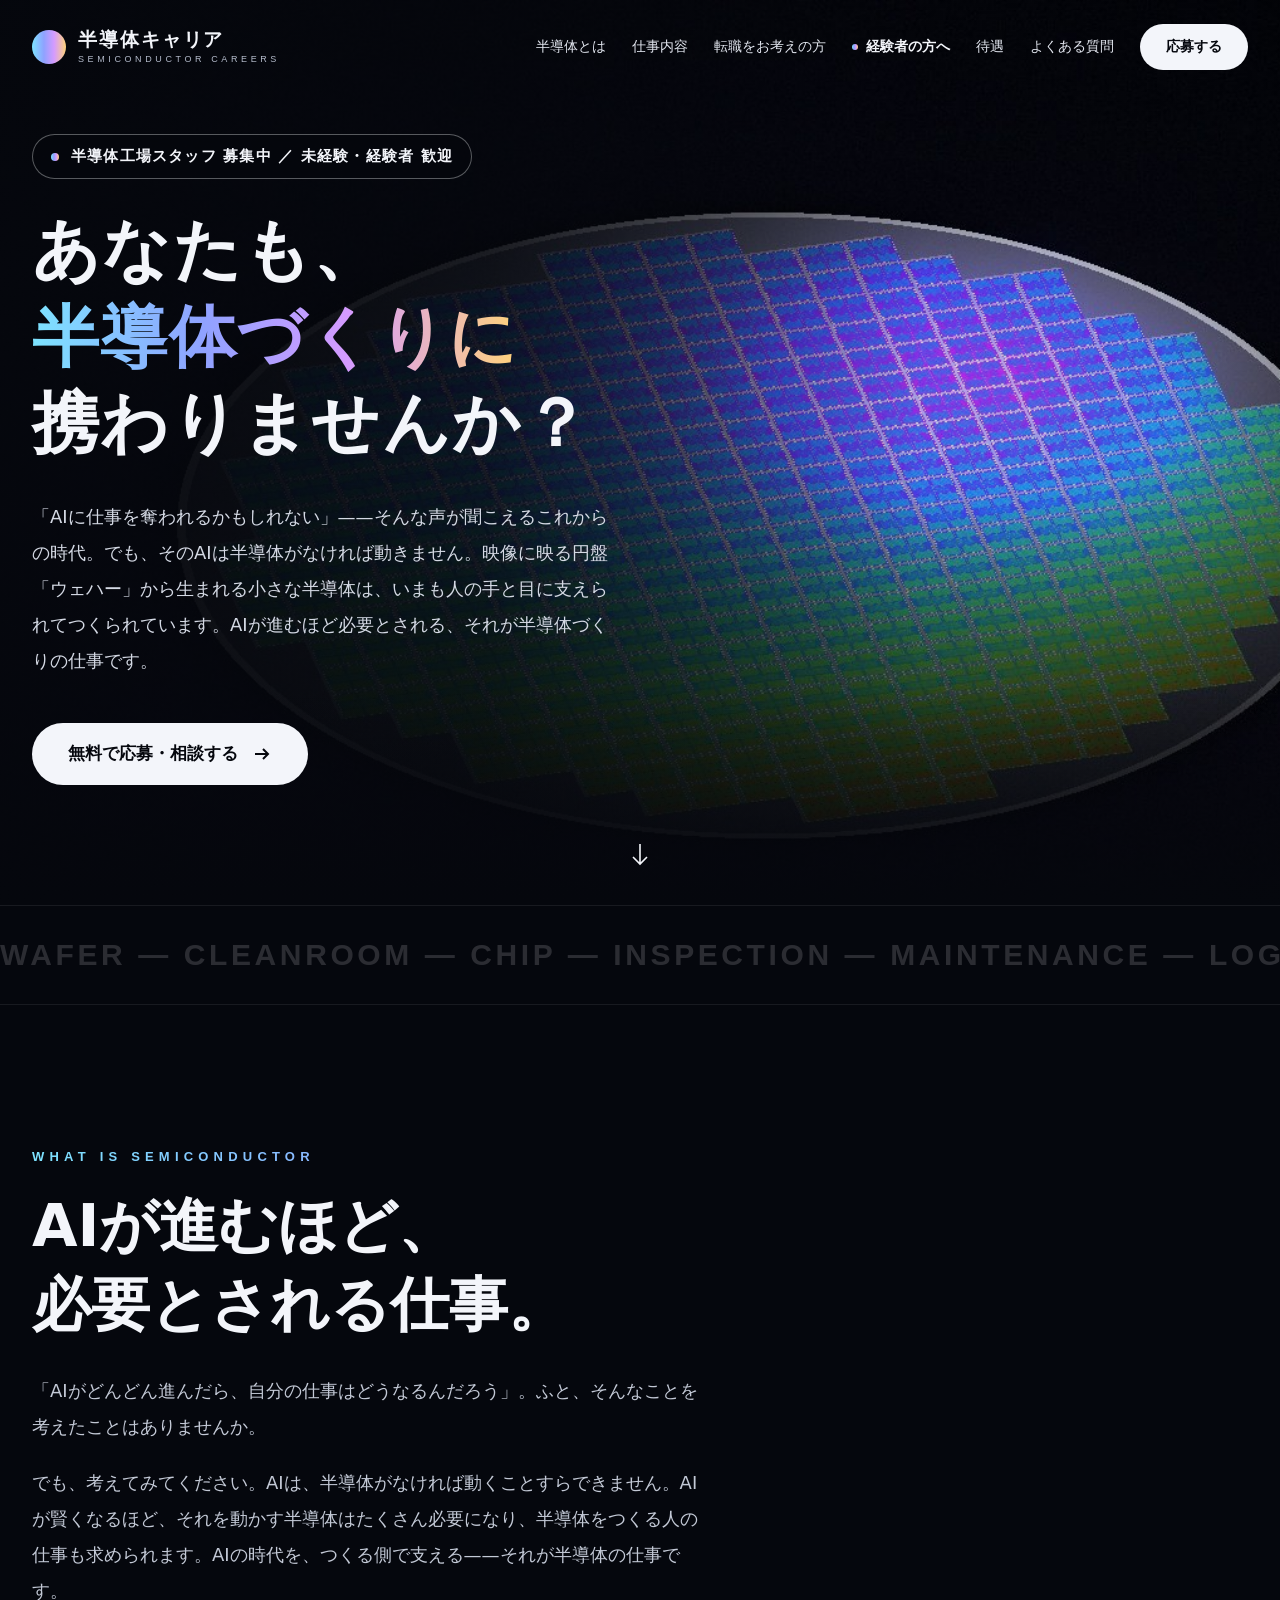
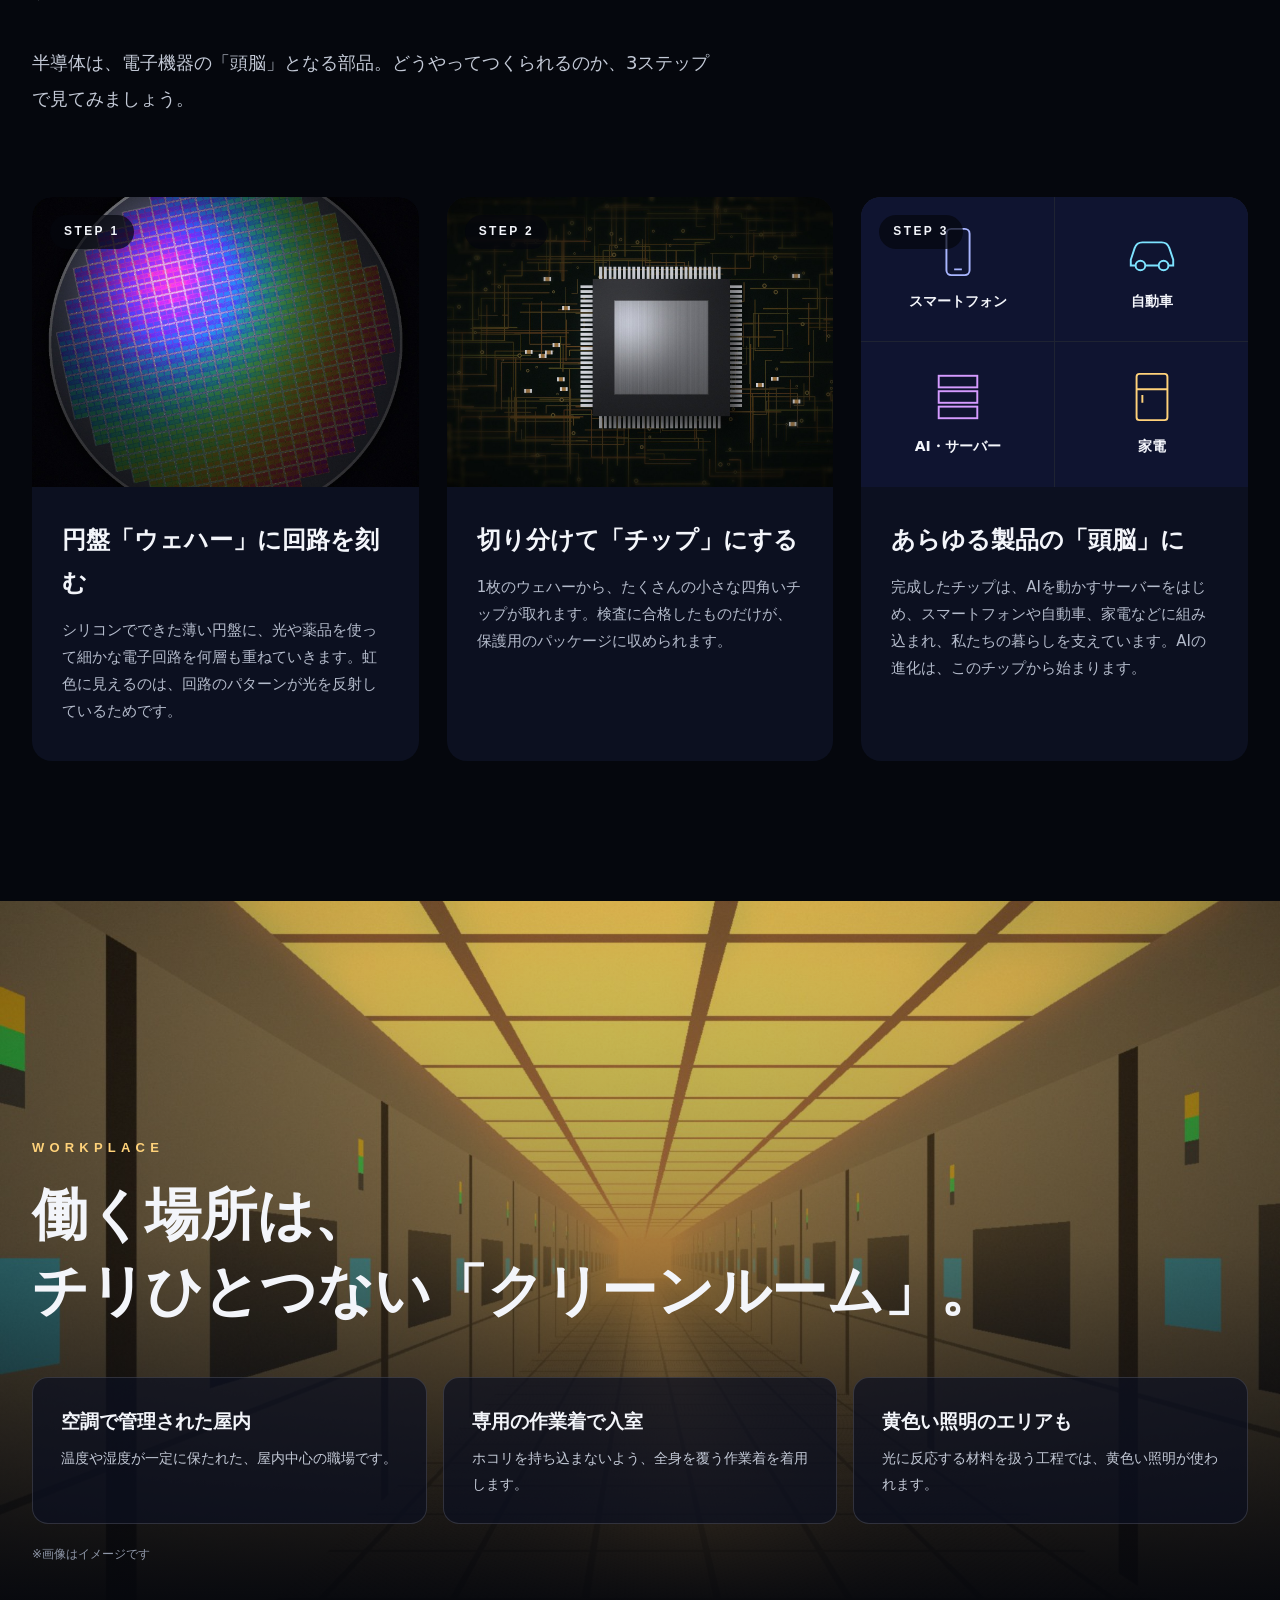
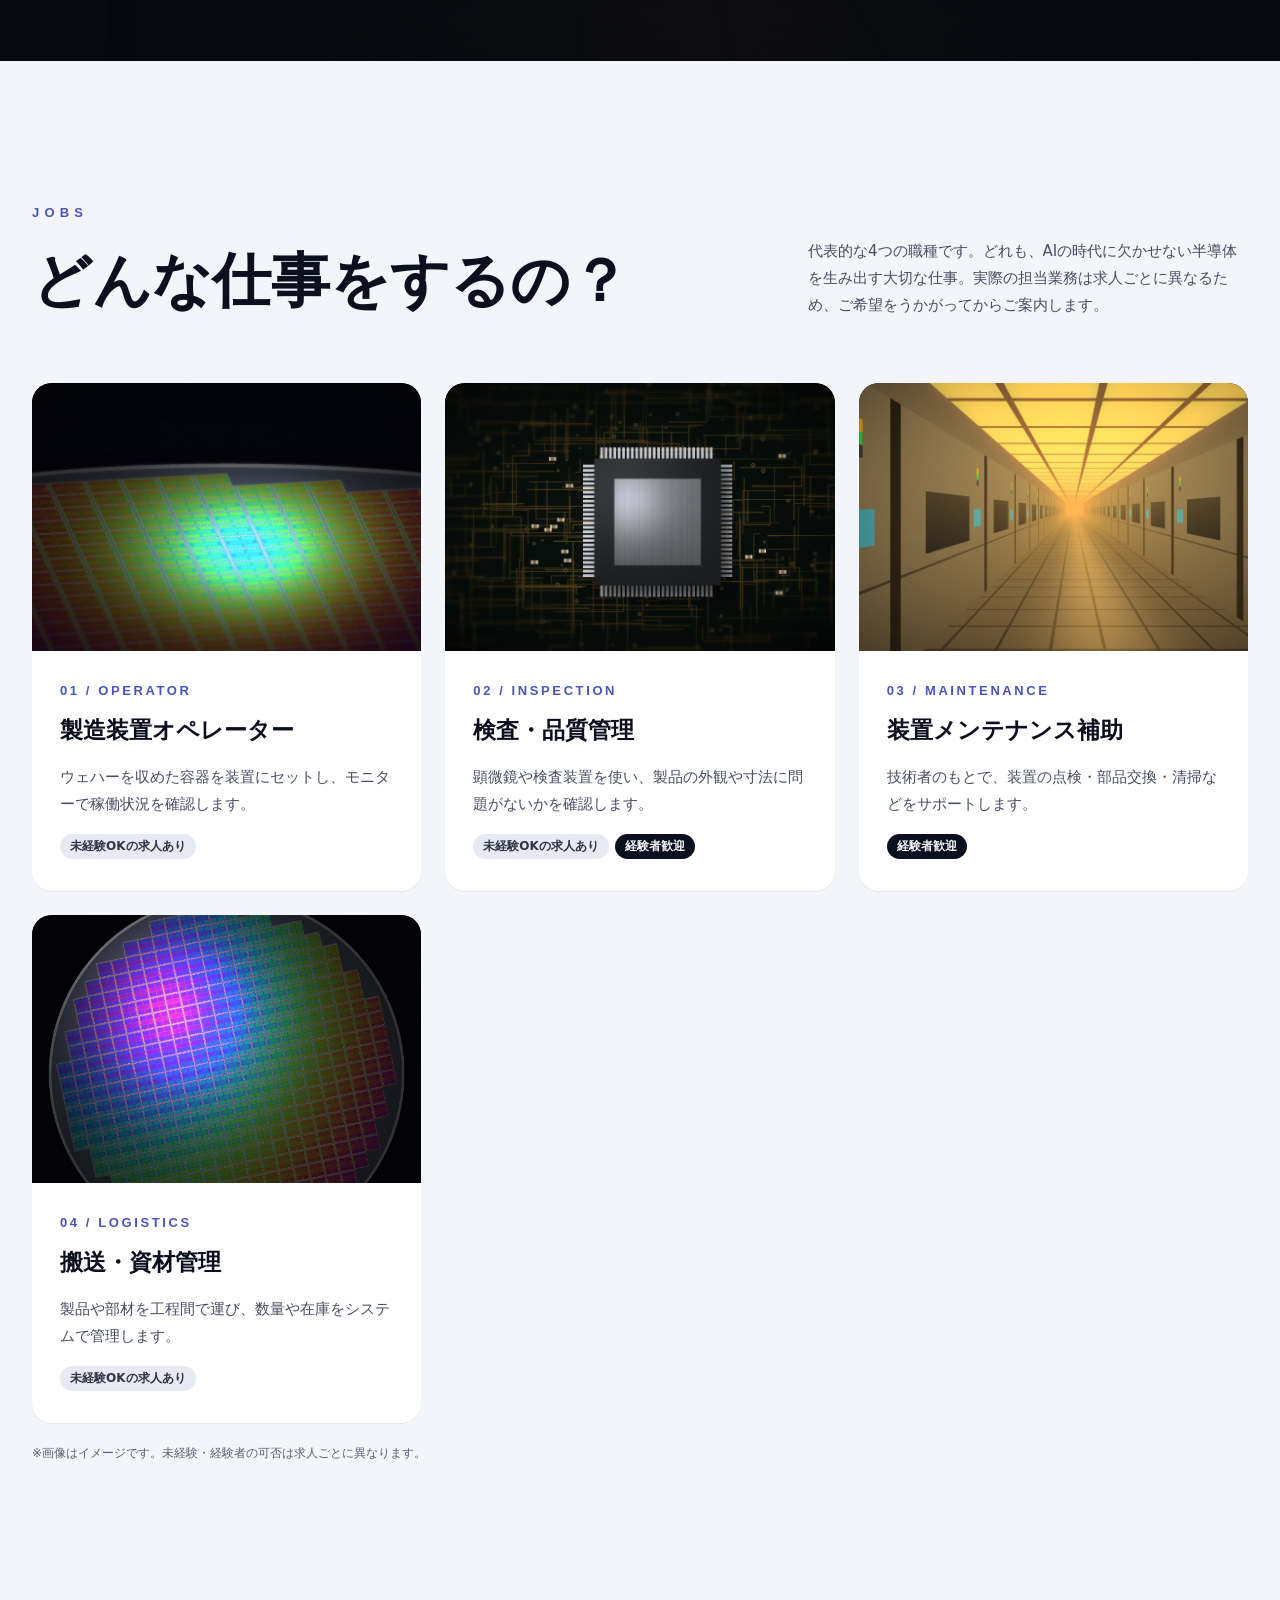
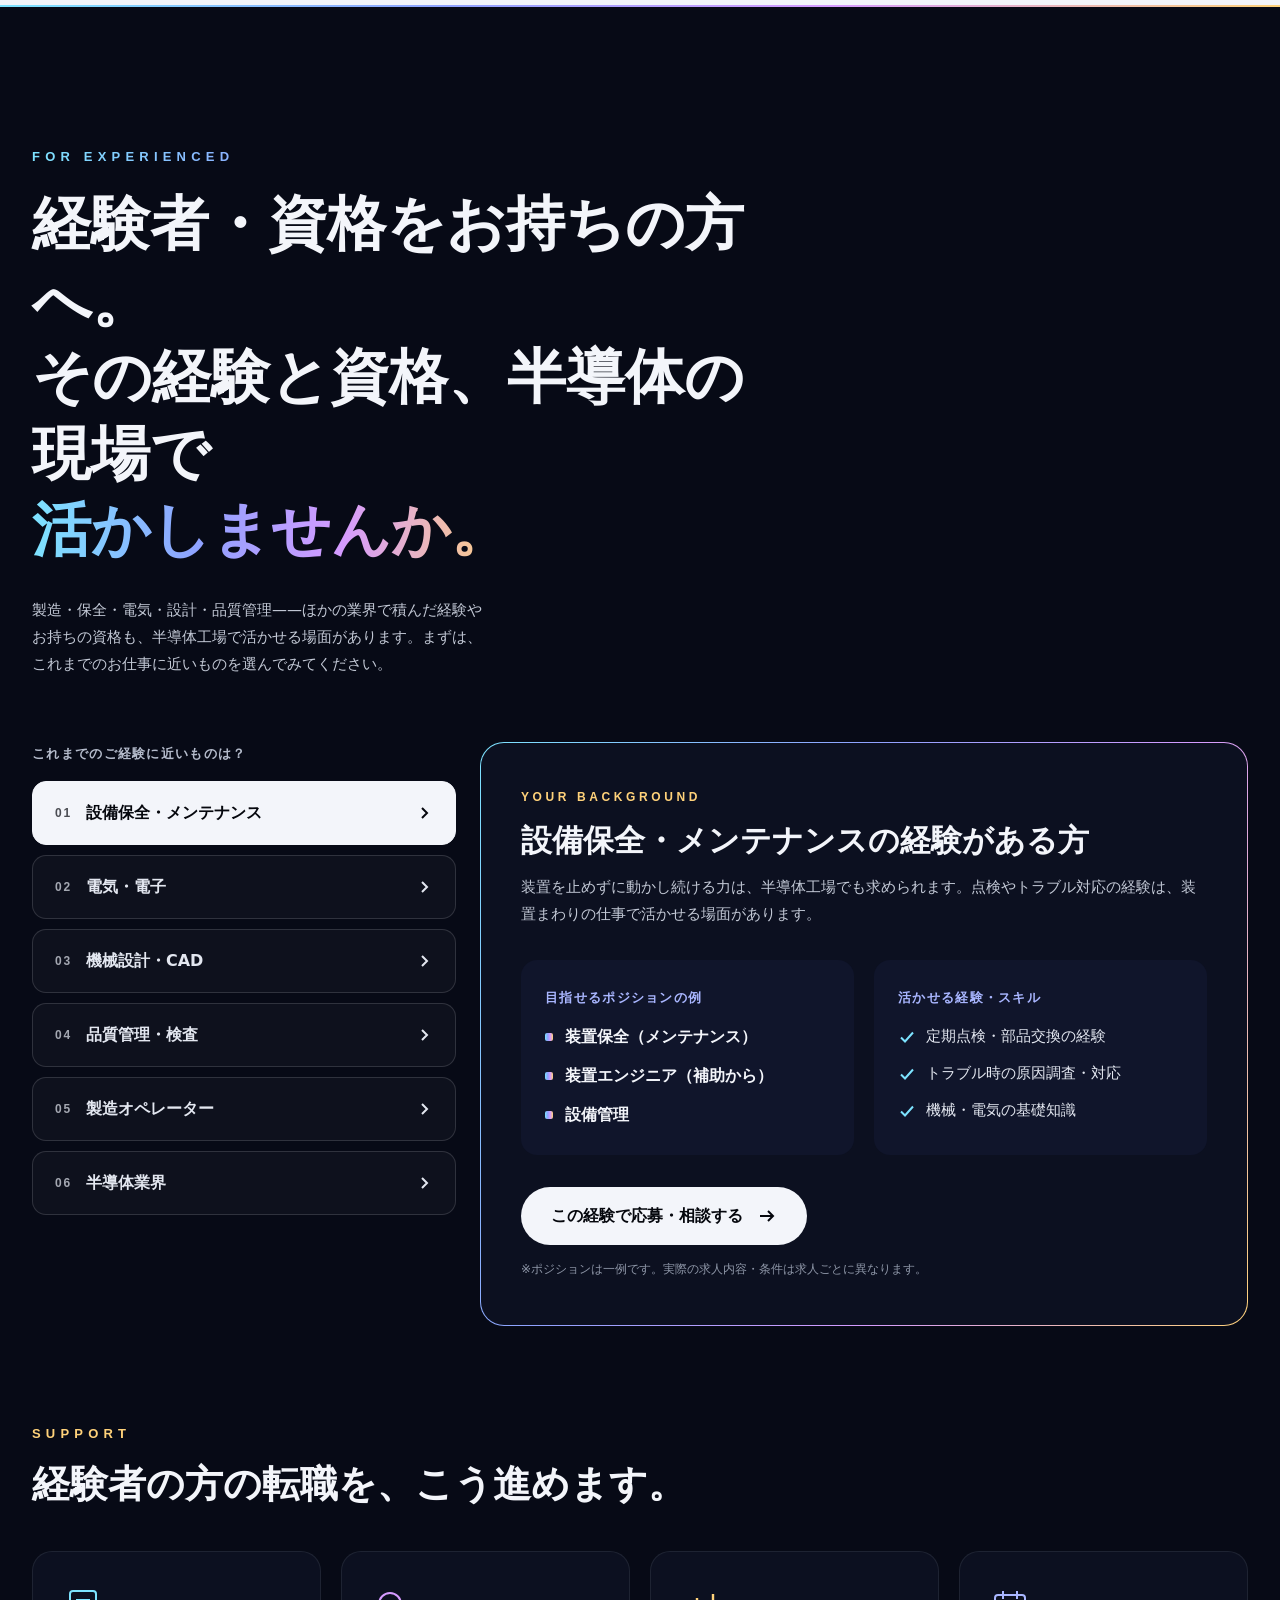
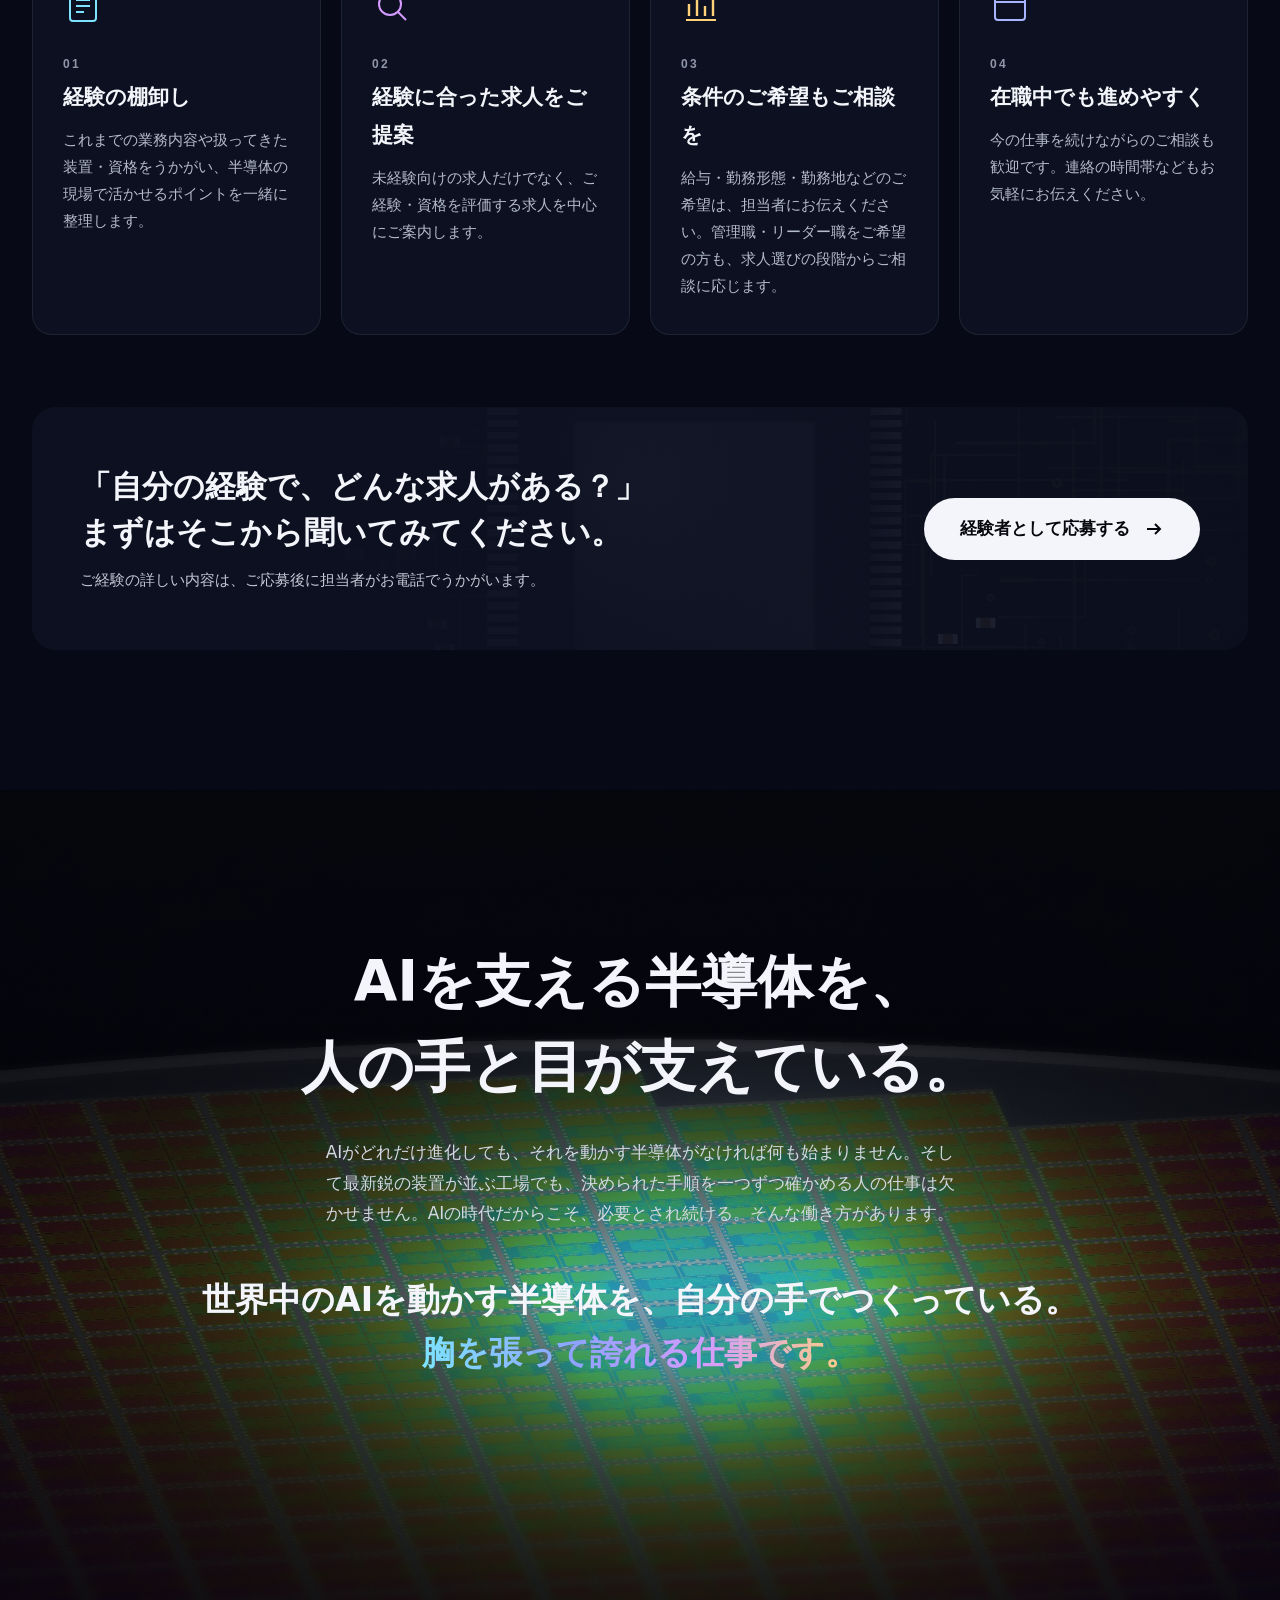
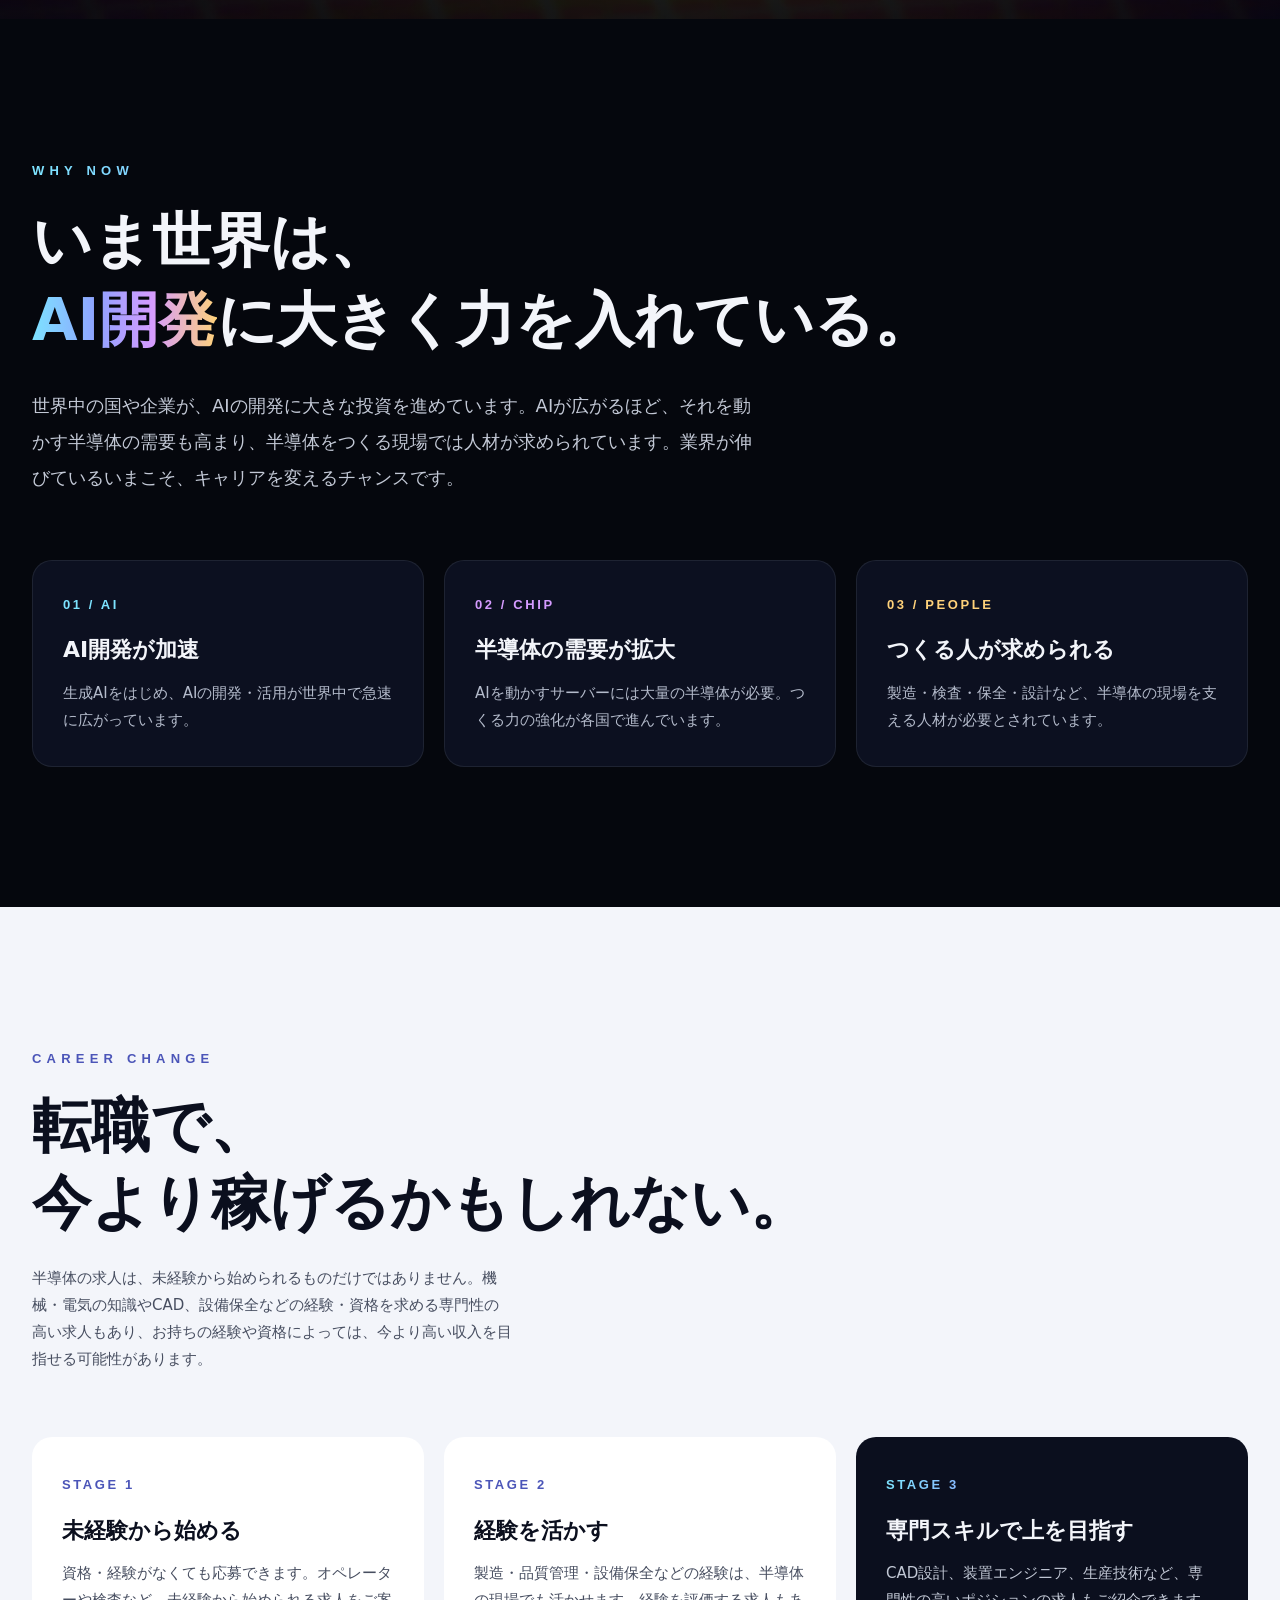
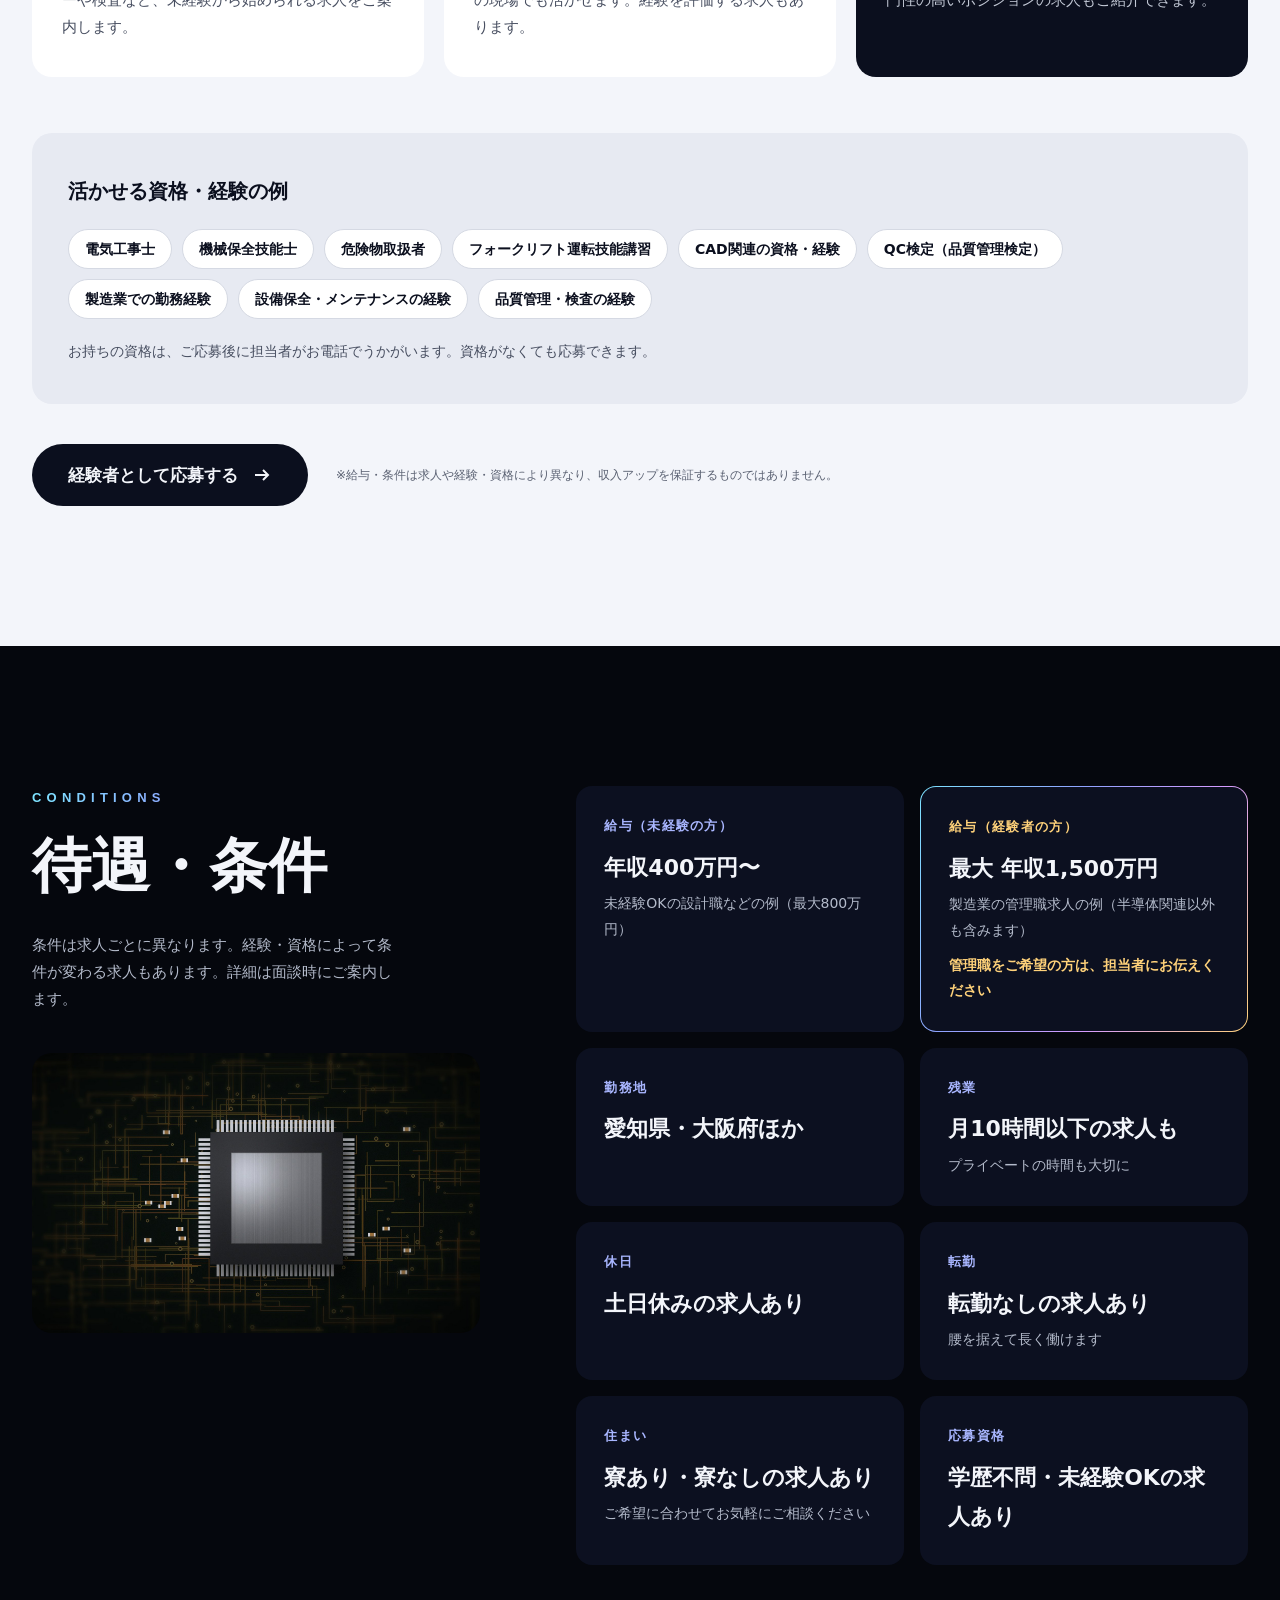
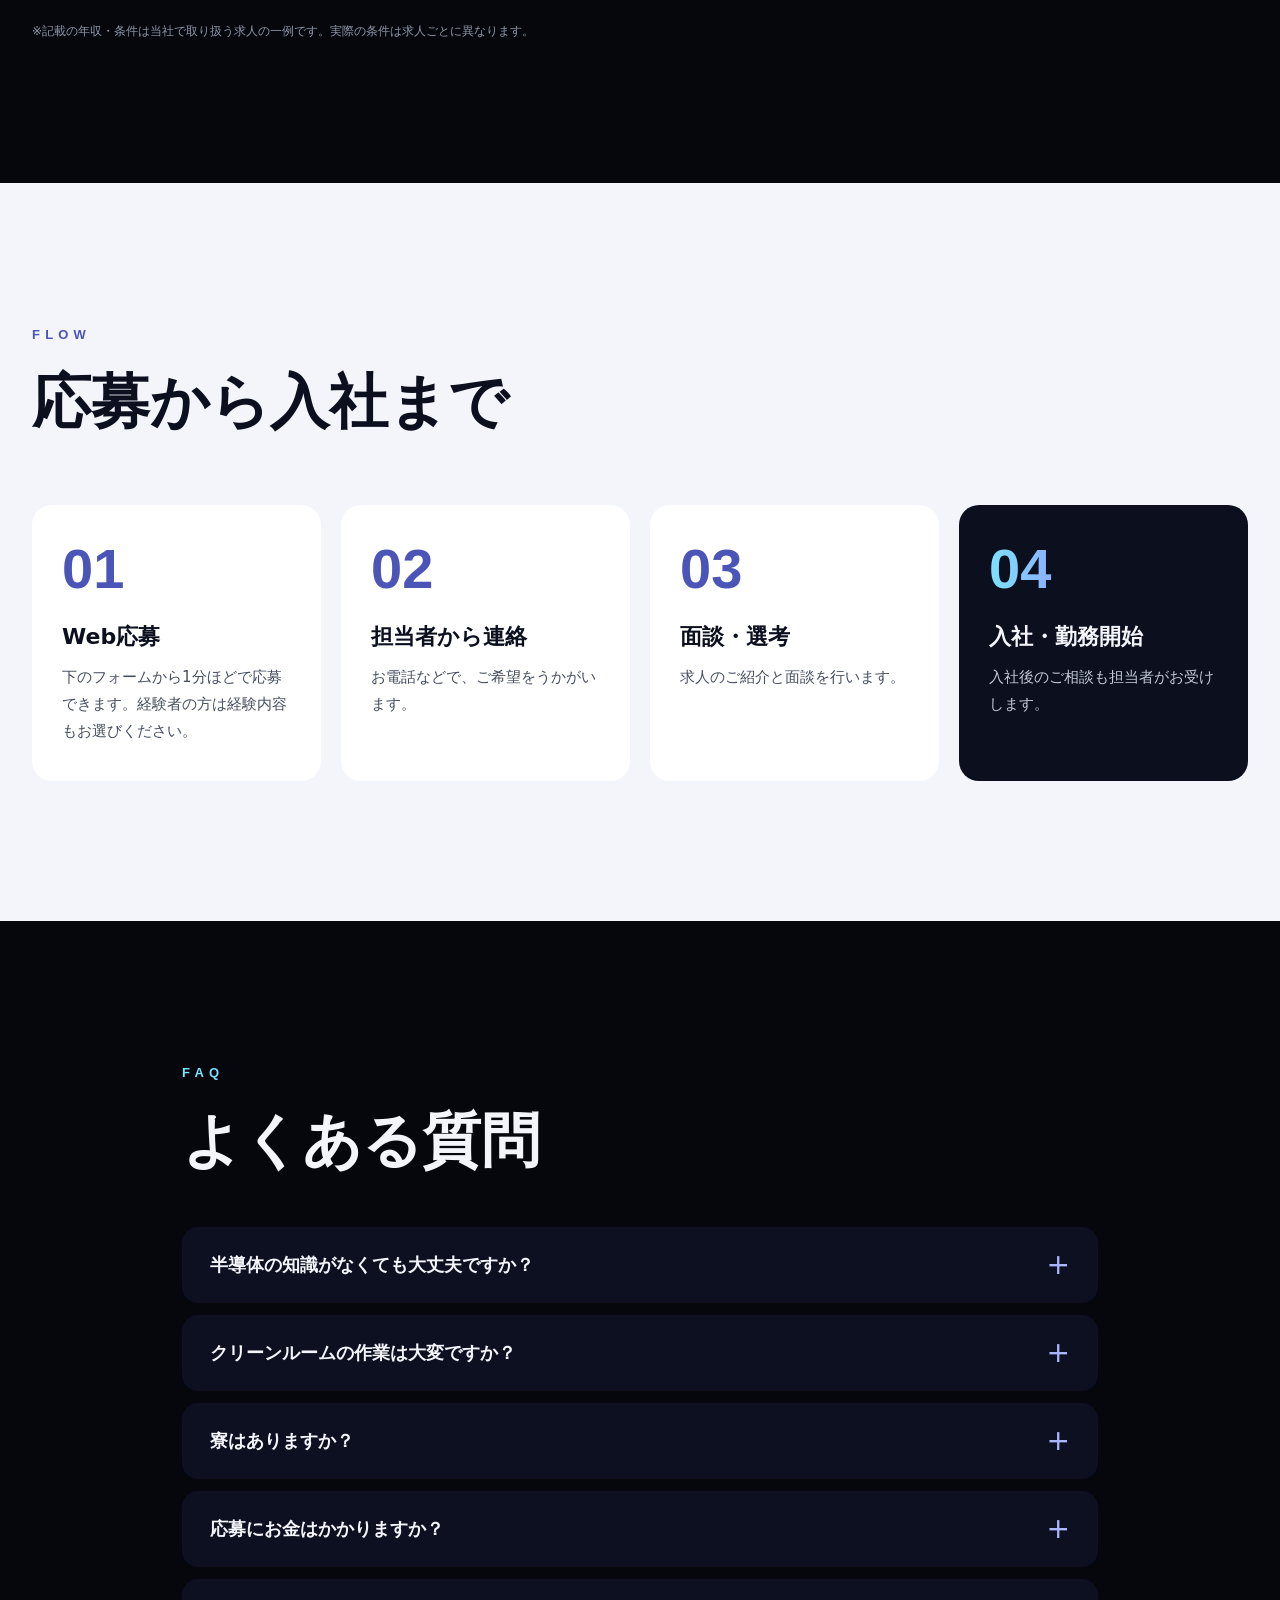
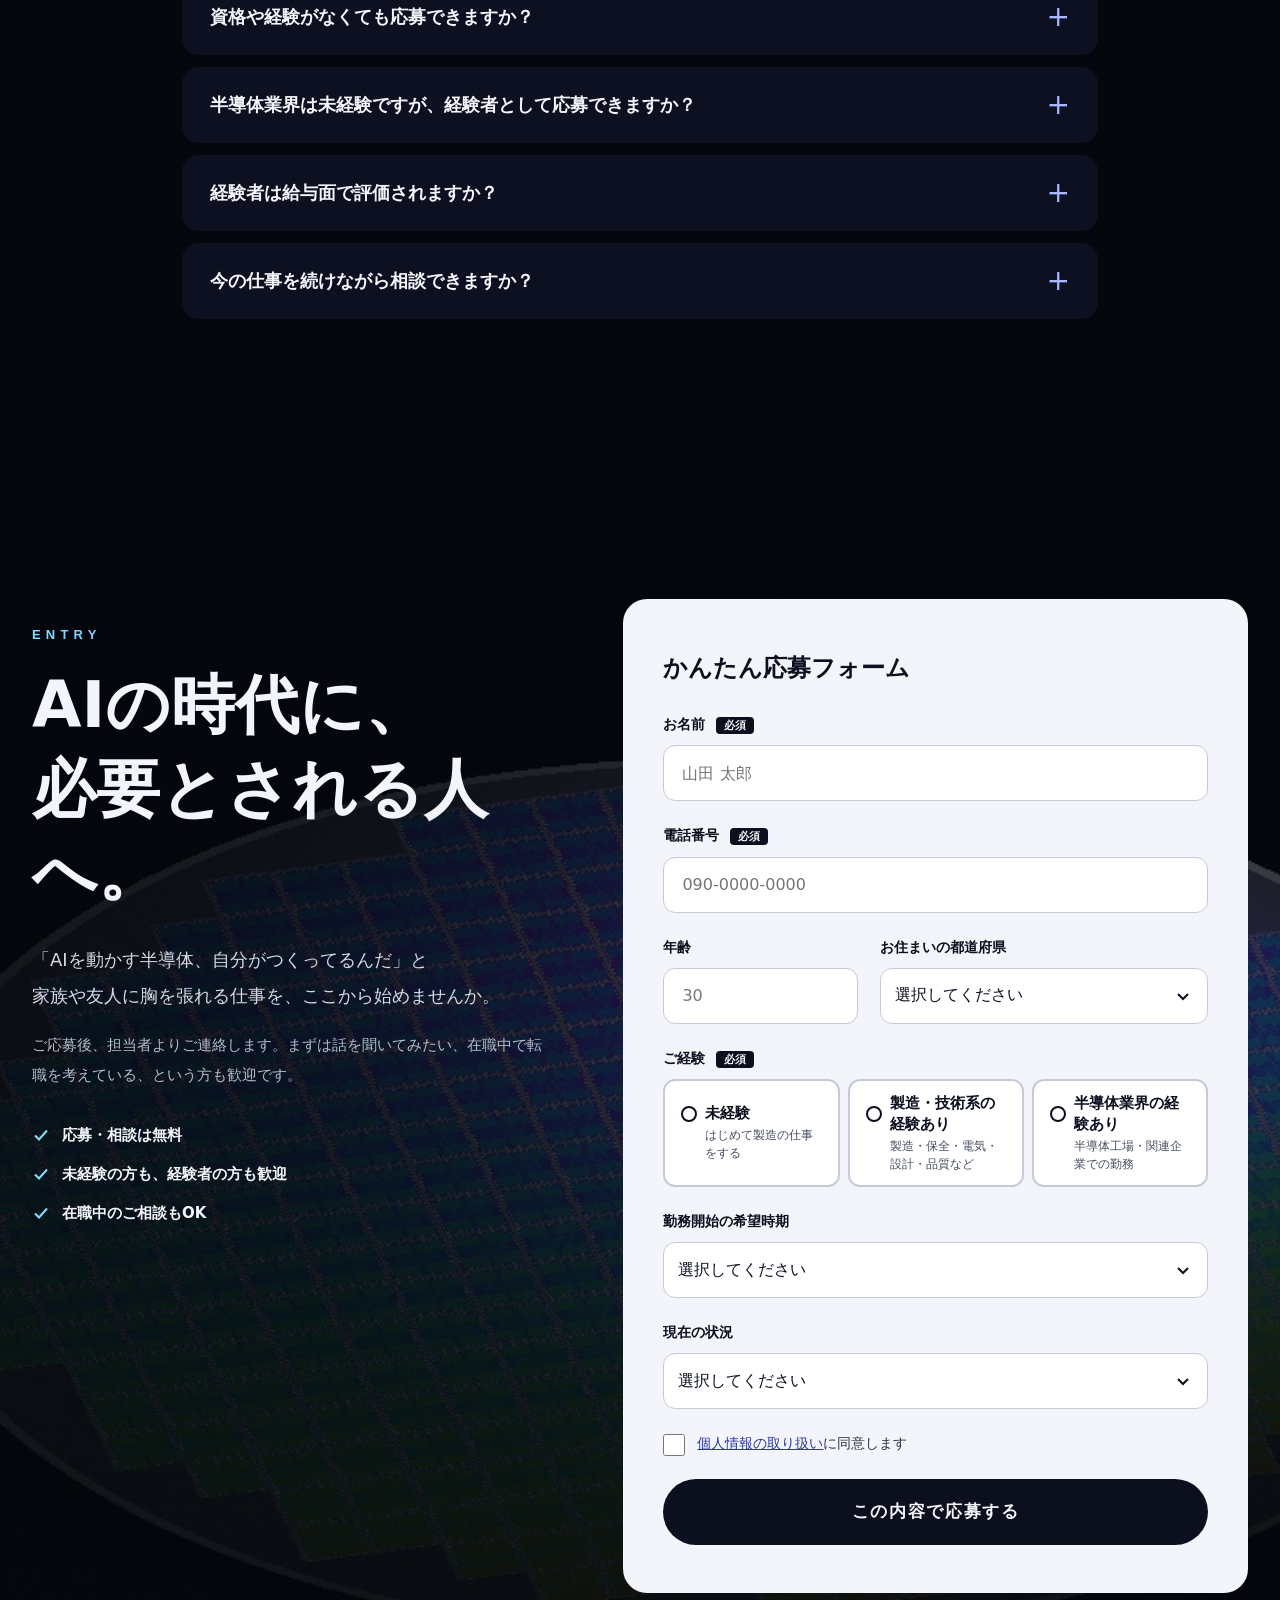
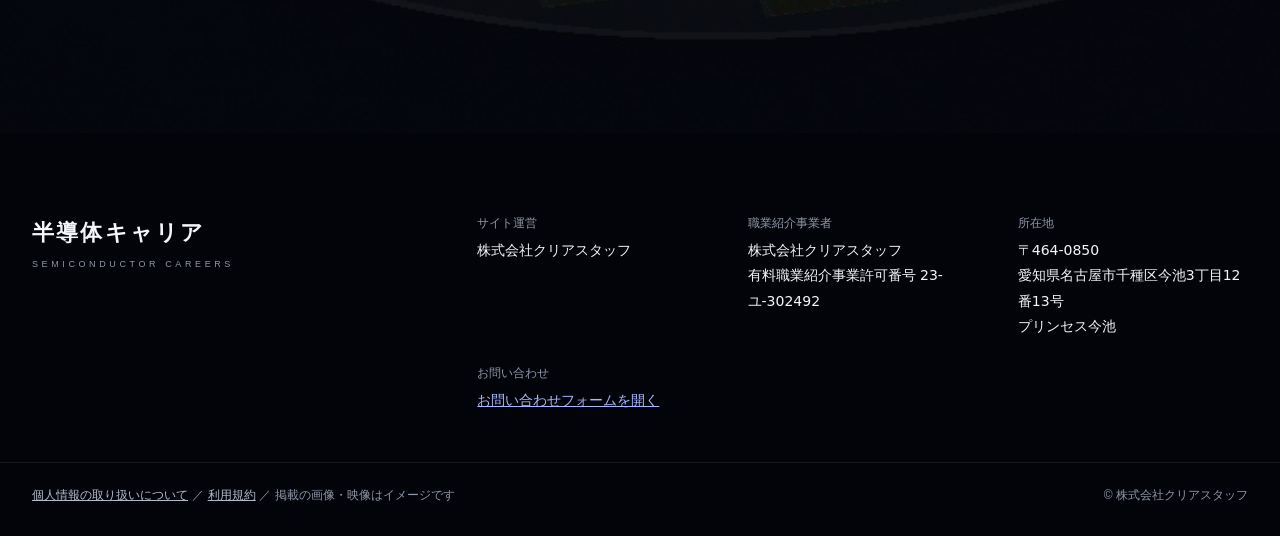
==== index.html @ f8a2b93a "半導体キャリアLPを公開 Co-Authored-By: Claude Opus 5.5 <noreply@anthropic.com> Claude-Session: https://claude." ====
<!doctype html>
<html lang="ja">
<head>
<meta charset="utf-8">
<meta name="viewport" content="width=device-width, initial-scale=1">
<meta http-equiv="Content-Security-Policy" content="default-src 'self'; script-src 'self'; style-src 'self' 'unsafe-inline' https://fonts.googleapis.com; font-src https://fonts.gstatic.com; img-src 'self' data:; media-src 'self'; connect-src https://script.google.com https://script.googleusercontent.com; form-action 'none'; base-uri 'self'; object-src 'none'">
<meta name="referrer" content="strict-origin-when-cross-origin">
<title>半導体工場スタッフ募集｜未経験・経験者歓迎｜半導体キャリア</title>
<meta name="description" content="AIの時代を支える半導体づくりの仕事。完全未経験OKの求人から、経験・資格を活かして製造系の管理職なら最大年収1,500万円の求人まで。応募・相談は無料です。">
<meta property="og:type" content="website">
<meta property="og:title" content="半導体工場スタッフ募集｜未経験・経験者歓迎｜半導体キャリア">
<meta property="og:description" content="AIの時代を支える半導体づくりの仕事。完全未経験OKの求人から、経験・資格を活かして製造系の管理職なら最大年収1,500万円の求人まで。応募・相談は無料です。">
<meta property="og:image" content="assets/hero-poster.jpg">
<meta name="theme-color" content="#05070D">
<link rel="preconnect" href="https://fonts.googleapis.com">
<link rel="preconnect" href="https://fonts.gstatic.com" crossorigin>
<link rel="stylesheet" href="https://fonts.googleapis.com/css2?family=Noto+Sans+JP:wght@400;500;700;900&amp;family=Inter:wght@300;400;600;800&amp;display=swap">
<link rel="stylesheet" href="style.css">
</head>
<body>
<div style="font-family: 'Noto Sans JP', system-ui, sans-serif; color: #F3F5FA; background: #05070D; line-height: 1.8; font-size: 16px; overflow-x: hidden">

<!-- ================= HERO (VIDEO) ================= -->
<section id="top" style="position: relative; min-height: 100vh; display: flex; flex-direction: column; overflow: hidden">
<video src="assets/hero.mp4" poster="assets/hero-poster.jpg" autoplay="" muted="" loop="" playsinline="" aria-hidden="true" style="position: absolute; inset: 0; width: 100%; height: 100%; object-fit: cover; object-position: 70% 50%"></video>
<div aria-hidden="true" style="position: absolute; inset: 0; background: linear-gradient(90deg, rgba(5,7,13,.92) 0%, rgba(5,7,13,.72) 38%, rgba(5,7,13,.10) 72%)"></div>
<div aria-hidden="true" style="position: absolute; left: 0; right: 0; bottom: 0; height: 220px; background: linear-gradient(0deg, #05070D, rgba(5,7,13,0))"></div>

<header style="position: relative; z-index: 2">
<div style="max-width: 1360px; margin: 0 auto; padding: 24px 32px; display: flex; flex-wrap: wrap; align-items: center; justify-content: space-between; gap: 16px">
<a href="#top" style="display: flex; align-items: center; gap: 12px; color: #F3F5FA">
<span class="iri-bar" aria-hidden="true" style="width: 34px; height: 34px; border-radius: 50%; display: block"></span>
<span style="display: flex; flex-direction: column; line-height: 1.15">
<span style="font-weight: 900; font-size: 19px; letter-spacing: .1em">半導体キャリア</span>
<span style="font-family: Inter, sans-serif; font-size: 9px; letter-spacing: .4em; color: #B4BBCB; margin-top: 3px">SEMICONDUCTOR CAREERS</span>
</span>
</a>
<nav aria-label="メインメニュー" style="display: flex; flex-wrap: wrap; align-items: center; gap: 6px 26px; font-size: 14px; font-weight: 500">
<a href="#about" style="color: #E3E7F0">半導体とは</a>
<a href="#work" style="color: #E3E7F0">仕事内容</a>
<a href="#career" style="color: #E3E7F0">転職をお考えの方</a>
<a href="#experienced" style="display: inline-flex; align-items: center; gap: 8px; color: #F3F5FA; font-weight: 700"><span class="iri-bar" aria-hidden="true" style="width: 6px; height: 6px; border-radius: 50%; display: block"></span>経験者の方へ</a>
<a href="#conditions" style="color: #E3E7F0">待遇</a>
<a href="#faq" style="color: #E3E7F0">よくある質問</a>
<a href="#apply-form" style="display: inline-flex; align-items: center; min-height: 46px; padding: 0 26px; border-radius: 999px; background: #F3F5FA; color: #05070D; font-weight: 700">応募する</a>
</nav>
</div>
</header>

<div style="position: relative; z-index: 1; flex-grow: 1; display: flex; align-items: center">
<div style="max-width: 1360px; width: 100%; margin: 0 auto; padding: 40px 32px 120px">
<p style="display: inline-flex; align-items: center; gap: 12px; margin: 0 0 28px; padding: 8px 18px; border: 1px solid rgba(243,245,250,.35); border-radius: 999px; font-size: 15px; font-weight: 700; letter-spacing: .08em; background: rgba(5,7,13,.45)">
<span class="iri-bar" aria-hidden="true" style="width: 8px; height: 8px; border-radius: 50%; display: block"></span>
半導体工場スタッフ 募集中 ／ 未経験・経験者 歓迎
</p>
<h1 style="margin: 0; font-weight: 900; font-size: clamp(36px, 5.2vw, 84px); line-height: 1.3; letter-spacing: .02em">あなたも、<br><span class="iri">半導体づくりに</span><br>携わりませんか？</h1>
<p style="margin: 32px 0 0; max-width: 580px; font-size: 18px; line-height: 2; color: #D4D9E4">「AIに仕事を奪われるかもしれない」——そんな声が聞こえるこれからの時代。でも、そのAIは半導体がなければ動きません。映像に映る円盤「ウェハー」から生まれる小さな半導体は、いまも人の手と目に支えられてつくられています。AIが進むほど必要とされる、それが半導体づくりの仕事です。</p>
<div style="margin-top: 44px; display: flex; flex-wrap: wrap; gap: 14px">
<a href="#apply-form" style="display: inline-flex; align-items: center; gap: 14px; min-height: 62px; padding: 0 36px; border-radius: 999px; background: #F3F5FA; color: #05070D; font-weight: 900; font-size: 17px">
無料で応募・相談する
<svg width="20" height="20" viewBox="0 0 20 20" aria-hidden="true"><path d="M3 10h13M11 5l5 5-5 5" fill="none" stroke="#05070D" style="stroke-width: 2"></path></svg>
</a>
</div>
</div>
</div>

<a href="#about" aria-label="下へスクロール" class="bob" style="position: absolute; z-index: 2; left: 50%; bottom: 28px; margin-left: -22px; width: 44px; height: 44px; display: flex; align-items: center; justify-content: center; color: #F3F5FA">
<svg width="18" height="26" viewBox="0 0 18 26" aria-hidden="true"><path d="M9 2v20M2 15l7 7 7-7" fill="none" stroke="#F3F5FA" style="stroke-width: 1.6"></path></svg>
</a>
</section>

<!-- ================= MARQUEE ================= -->
<div aria-hidden="true" style="overflow: hidden; border-top: 1px solid rgba(243,245,250,.08); border-bottom: 1px solid rgba(243,245,250,.08)">
<div class="mq" style="display: flex; width: max-content; padding: 22px 0; font-family: Inter, sans-serif; font-weight: 800; font-size: 30px; letter-spacing: .12em; white-space: nowrap; color: rgba(243,245,250,.16)">
<span style="padding-right: 40px">WAFER — CLEANROOM — CHIP — INSPECTION — MAINTENANCE — LOGISTICS — ENGINEERING — </span>
<span style="padding-right: 40px">WAFER — CLEANROOM — CHIP — INSPECTION — MAINTENANCE — LOGISTICS — ENGINEERING — </span>
</div>
</div>

<!-- ================= ABOUT: WHAT IS SEMICONDUCTOR ================= -->
<section id="about" style="background: #05070D">
<div style="max-width: 1360px; margin: 0 auto; padding: 140px 32px">
<p style="margin: 0 0 18px; font-family: Inter, sans-serif; font-weight: 600; font-size: 13px; letter-spacing: .4em" class="iri">WHAT IS SEMICONDUCTOR</p>
<h2 style="margin: 0; font-weight: 900; font-size: clamp(34px, 4.6vw, 64px); line-height: 1.35">AIが進むほど、<br>必要とされる仕事。</h2>
<p style="margin: 28px 0 0; max-width: 680px; font-size: 18px; color: #C3C9D6; line-height: 2">「AIがどんどん進んだら、自分の仕事はどうなるんだろう」。ふと、そんなことを考えたことはありませんか。</p>
<p style="margin: 20px 0 80px; max-width: 680px; font-size: 18px; color: #C3C9D6; line-height: 2">でも、考えてみてください。AIは、半導体がなければ動くことすらできません。AIが賢くなるほど、それを動かす半導体はたくさん必要になり、半導体をつくる人の仕事も求められます。AIの時代を、つくる側で支える——それが半導体の仕事です。<br><br>半導体は、電子機器の「頭脳」となる部品。どうやってつくられるのか、3ステップで見てみましょう。</p>

<div style="display: grid; grid-template-columns: repeat(auto-fit, minmax(300px, 1fr)); gap: 28px">
<article class="zoom" style="background: #0C1020; border-radius: 20px; overflow: hidden">
<div style="position: relative; aspect-ratio: 4 / 3; overflow: hidden; background: #08090D">
<img src="assets/wafer.jpg" alt="回路が刻まれたシリコンウェハー" style="width: 100%; height: 100%; object-fit: cover; display: block">
<span style="position: absolute; top: 18px; left: 18px; padding: 6px 14px; border-radius: 999px; background: rgba(5,7,13,.7); font-family: Inter, sans-serif; font-weight: 600; font-size: 12px; letter-spacing: .2em">STEP 1</span>
</div>
<div style="padding: 32px 30px 36px">
<h3 style="margin: 0; font-weight: 900; font-size: 24px">円盤「ウェハー」に回路を刻む</h3>
<p style="margin: 12px 0 0; color: #B4BBCB; font-size: 15px">シリコンでできた薄い円盤に、光や薬品を使って細かな電子回路を何層も重ねていきます。虹色に見えるのは、回路のパターンが光を反射しているためです。</p>
</div>
</article>
<article class="zoom" style="background: #0C1020; border-radius: 20px; overflow: hidden">
<div style="position: relative; aspect-ratio: 4 / 3; overflow: hidden; background: #08090D">
<img src="assets/chip.jpg" alt="基板に実装された半導体チップ" style="width: 100%; height: 100%; object-fit: cover; display: block">
<span style="position: absolute; top: 18px; left: 18px; padding: 6px 14px; border-radius: 999px; background: rgba(5,7,13,.7); font-family: Inter, sans-serif; font-weight: 600; font-size: 12px; letter-spacing: .2em">STEP 2</span>
</div>
<div style="padding: 32px 30px 36px">
<h3 style="margin: 0; font-weight: 900; font-size: 24px">切り分けて「チップ」にする</h3>
<p style="margin: 12px 0 0; color: #B4BBCB; font-size: 15px">1枚のウェハーから、たくさんの小さな四角いチップが取れます。検査に合格したものだけが、保護用のパッケージに収められます。</p>
</div>
</article>
<article style="background: #0C1020; border-radius: 20px; overflow: hidden">
<div style="position: relative; aspect-ratio: 4 / 3; display: grid; grid-template-columns: repeat(2, minmax(0, 1fr)); gap: 1px; background: rgba(243,245,250,.08)">
<div style="background: #0F1430; display: flex; flex-direction: column; align-items: center; justify-content: center; gap: 10px">
<svg width="54" height="54" viewBox="0 0 56 56" aria-hidden="true"><rect x="16" y="4" width="24" height="48" rx="5" fill="none" stroke="#A9B6FF" style="stroke-width: 2"></rect><path d="M24 46h8" stroke="#A9B6FF" style="stroke-width: 2"></path></svg>
<span style="font-weight: 700; font-size: 14px">スマートフォン</span>
</div>
<div style="background: #0F1430; display: flex; flex-direction: column; align-items: center; justify-content: center; gap: 10px">
<svg width="54" height="54" viewBox="0 0 56 56" aria-hidden="true"><path d="M6 36l4-12q2-6 8-6h20q6 0 8 6l4 12v6H6z" fill="none" stroke="#7DE3FF" style="stroke-width: 2"></path><circle cx="16" cy="42" r="5" fill="#0F1430" stroke="#7DE3FF" style="stroke-width: 2"></circle><circle cx="40" cy="42" r="5" fill="#0F1430" stroke="#7DE3FF" style="stroke-width: 2"></circle></svg>
<span style="font-weight: 700; font-size: 14px">自動車</span>
</div>
<div style="background: #0F1430; display: flex; flex-direction: column; align-items: center; justify-content: center; gap: 10px">
<svg width="54" height="54" viewBox="0 0 56 56" aria-hidden="true"><rect x="8" y="6" width="40" height="12" fill="none" stroke="#D59BFF" style="stroke-width: 2"></rect><rect x="8" y="22" width="40" height="12" fill="none" stroke="#D59BFF" style="stroke-width: 2"></rect><rect x="8" y="38" width="40" height="12" fill="none" stroke="#D59BFF" style="stroke-width: 2"></rect></svg>
<span style="font-weight: 700; font-size: 14px">AI・サーバー</span>
</div>
<div style="background: #0F1430; display: flex; flex-direction: column; align-items: center; justify-content: center; gap: 10px">
<svg width="54" height="54" viewBox="0 0 56 56" aria-hidden="true"><rect x="12" y="4" width="32" height="48" rx="3" fill="none" stroke="#FFD27A" style="stroke-width: 2"></rect><path d="M12 20h32M18 26v8" stroke="#FFD27A" style="stroke-width: 2"></path></svg>
<span style="font-weight: 700; font-size: 14px">家電</span>
</div>
<span style="position: absolute; top: 18px; left: 18px; padding: 6px 14px; border-radius: 999px; background: rgba(5,7,13,.7); font-family: Inter, sans-serif; font-weight: 600; font-size: 12px; letter-spacing: .2em">STEP 3</span>
</div>
<div style="padding: 32px 30px 36px">
<h3 style="margin: 0; font-weight: 900; font-size: 24px">あらゆる製品の「頭脳」に</h3>
<p style="margin: 12px 0 0; color: #B4BBCB; font-size: 15px">完成したチップは、AIを動かすサーバーをはじめ、スマートフォンや自動車、家電などに組み込まれ、私たちの暮らしを支えています。AIの進化は、このチップから始まります。</p>
</div>
</article>
</div>
</div>
</section>

<!-- ================= CLEANROOM (FULL BLEED) ================= -->
<section style="position: relative; min-height: 760px; display: flex; align-items: flex-end; overflow: hidden">
<img class="kb" src="assets/cleanroom.jpg" alt="黄色い照明のクリーンルームの通路（イメージ）" style="position: absolute; inset: 0; width: 100%; height: 100%; object-fit: cover">
<div aria-hidden="true" style="position: absolute; inset: 0; background: linear-gradient(0deg, rgba(5,7,13,.96) 8%, rgba(5,7,13,.35) 55%, rgba(5,7,13,.15))"></div>
<div style="position: relative; max-width: 1360px; width: 100%; margin: 0 auto; padding: 120px 32px 96px">
<p style="margin: 0 0 18px; font-family: Inter, sans-serif; font-weight: 600; font-size: 13px; letter-spacing: .4em; color: #FFD27A">WORKPLACE</p>
<h2 style="margin: 0; font-weight: 900; font-size: clamp(32px, 4.4vw, 62px); line-height: 1.35">働く場所は、<br>チリひとつない「クリーンルーム」。</h2>
<div style="margin-top: 48px; display: grid; grid-template-columns: repeat(auto-fit, minmax(240px, 1fr)); gap: 16px">
<div style="padding: 26px 28px; border-radius: 16px; background: rgba(12,16,32,.72); border: 1px solid rgba(243,245,250,.14)">
<p style="margin: 0; font-weight: 900; font-size: 19px">空調で管理された屋内</p>
<p style="margin: 8px 0 0; color: #C3C9D6; font-size: 14px">温度や湿度が一定に保たれた、屋内中心の職場です。</p>
</div>
<div style="padding: 26px 28px; border-radius: 16px; background: rgba(12,16,32,.72); border: 1px solid rgba(243,245,250,.14)">
<p style="margin: 0; font-weight: 900; font-size: 19px">専用の作業着で入室</p>
<p style="margin: 8px 0 0; color: #C3C9D6; font-size: 14px">ホコリを持ち込まないよう、全身を覆う作業着を着用します。</p>
</div>
<div style="padding: 26px 28px; border-radius: 16px; background: rgba(12,16,32,.72); border: 1px solid rgba(243,245,250,.14)">
<p style="margin: 0; font-weight: 900; font-size: 19px">黄色い照明のエリアも</p>
<p style="margin: 8px 0 0; color: #C3C9D6; font-size: 14px">光に反応する材料を扱う工程では、黄色い照明が使われます。</p>
</div>
</div>
<p style="margin: 20px 0 0; font-size: 12px; color: #8F97A8">※画像はイメージです</p>
</div>
</section>

<!-- ================= WORK ================= -->
<section id="work" style="background: #F3F5FA; color: #0B0F1E">
<div style="max-width: 1360px; margin: 0 auto; padding: 140px 32px">
<div style="display: flex; flex-wrap: wrap; justify-content: space-between; align-items: flex-end; gap: 24px; margin-bottom: 64px">
<div>
<p style="margin: 0 0 18px; font-family: Inter, sans-serif; font-weight: 600; font-size: 13px; letter-spacing: .4em; color: #4B55B8">JOBS</p>
<h2 style="margin: 0; font-weight: 900; font-size: clamp(34px, 4.6vw, 64px); line-height: 1.3">どんな仕事をするの？</h2>
</div>
<p style="margin: 0; max-width: 440px; color: #474E60; font-size: 15px">代表的な4つの職種です。どれも、AIの時代に欠かせない半導体を生み出す大切な仕事。実際の担当業務は求人ごとに異なるため、ご希望をうかがってからご案内します。</p>
</div>

<div style="display: grid; grid-template-columns: repeat(auto-fit, minmax(290px, 1fr)); gap: 24px">
<article class="zoom" style="background: #FFFFFF; border-radius: 20px; overflow: hidden; box-shadow: 0 1px 0 rgba(11,15,30,.06)">
<div style="aspect-ratio: 16 / 11; overflow: hidden; background: #0B0F1E"><img src="assets/wafer-process.jpg" alt="装置で処理されるウェハー" style="width: 100%; height: 100%; object-fit: cover; object-position: 50% 70%; display: block"></div>
<div style="padding: 28px 28px 32px">
<p style="margin: 0; font-family: Inter, sans-serif; font-weight: 800; font-size: 13px; letter-spacing: .2em; color: #4B55B8">01 / OPERATOR</p>
<h3 style="margin: 8px 0 0; font-weight: 900; font-size: 23px">製造装置オペレーター</h3>
<p style="margin: 12px 0 0; color: #474E60; font-size: 15px">ウェハーを収めた容器を装置にセットし、モニターで稼働状況を確認します。</p>
<p style="margin: 16px 0 0; display: flex; flex-wrap: wrap; gap: 6px"><span style="padding: 2px 10px; border-radius: 999px; background: #E7EAF2; font-size: 12px; font-weight: 700; color: #2E3445">未経験OKの求人あり</span></p>
</div>
</article>
<article class="zoom" style="background: #FFFFFF; border-radius: 20px; overflow: hidden; box-shadow: 0 1px 0 rgba(11,15,30,.06)">
<div style="aspect-ratio: 16 / 11; overflow: hidden; background: #0B0F1E"><img src="assets/chip.jpg" alt="検査対象の半導体チップ" style="width: 100%; height: 100%; object-fit: cover; object-position: 55% 50%; transform-origin: 55% 50%; display: block"></div>
<div style="padding: 28px 28px 32px">
<p style="margin: 0; font-family: Inter, sans-serif; font-weight: 800; font-size: 13px; letter-spacing: .2em; color: #4B55B8">02 / INSPECTION</p>
<h3 style="margin: 8px 0 0; font-weight: 900; font-size: 23px">検査・品質管理</h3>
<p style="margin: 12px 0 0; color: #474E60; font-size: 15px">顕微鏡や検査装置を使い、製品の外観や寸法に問題がないかを確認します。</p>
<p style="margin: 16px 0 0; display: flex; flex-wrap: wrap; gap: 6px"><span style="padding: 2px 10px; border-radius: 999px; background: #E7EAF2; font-size: 12px; font-weight: 700; color: #2E3445">未経験OKの求人あり</span><span style="padding: 2px 10px; border-radius: 999px; background: #0B0F1E; font-size: 12px; font-weight: 700; color: #F3F5FA">経験者歓迎</span></p>
</div>
</article>
<article class="zoom" style="background: #FFFFFF; border-radius: 20px; overflow: hidden; box-shadow: 0 1px 0 rgba(11,15,30,.06)">
<div style="aspect-ratio: 16 / 11; overflow: hidden; background: #0B0F1E"><img src="assets/cleanroom.jpg" alt="製造装置が並ぶクリーンルーム" style="width: 100%; height: 100%; object-fit: cover; object-position: 10% 50%; display: block"></div>
<div style="padding: 28px 28px 32px">
<p style="margin: 0; font-family: Inter, sans-serif; font-weight: 800; font-size: 13px; letter-spacing: .2em; color: #4B55B8">03 / MAINTENANCE</p>
<h3 style="margin: 8px 0 0; font-weight: 900; font-size: 23px">装置メンテナンス補助</h3>
<p style="margin: 12px 0 0; color: #474E60; font-size: 15px">技術者のもとで、装置の点検・部品交換・清掃などをサポートします。</p>
<p style="margin: 16px 0 0; display: flex; flex-wrap: wrap; gap: 6px"><span style="padding: 2px 10px; border-radius: 999px; background: #0B0F1E; font-size: 12px; font-weight: 700; color: #F3F5FA">経験者歓迎</span></p>
</div>
</article>
<article class="zoom" style="background: #FFFFFF; border-radius: 20px; overflow: hidden; box-shadow: 0 1px 0 rgba(11,15,30,.06)">
<div style="aspect-ratio: 16 / 11; overflow: hidden; background: #0B0F1E"><img src="assets/wafer.jpg" alt="搬送されるウェハー" style="width: 100%; height: 100%; object-fit: cover; object-position: 30% 30%; display: block"></div>
<div style="padding: 28px 28px 32px">
<p style="margin: 0; font-family: Inter, sans-serif; font-weight: 800; font-size: 13px; letter-spacing: .2em; color: #4B55B8">04 / LOGISTICS</p>
<h3 style="margin: 8px 0 0; font-weight: 900; font-size: 23px">搬送・資材管理</h3>
<p style="margin: 12px 0 0; color: #474E60; font-size: 15px">製品や部材を工程間で運び、数量や在庫をシステムで管理します。</p>
<p style="margin: 16px 0 0; display: flex; flex-wrap: wrap; gap: 6px"><span style="padding: 2px 10px; border-radius: 999px; background: #E7EAF2; font-size: 12px; font-weight: 700; color: #2E3445">未経験OKの求人あり</span></p>
</div>
</article>
</div>
<p style="margin: 20px 0 0; font-size: 12px; color: #5A6172">※画像はイメージです。未経験・経験者の可否は求人ごとに異なります。</p>
</div>
</section>

<!-- ================= EXPERIENCED ================= -->
<section id="experienced" style="position: relative; background: #070A16; overflow: hidden">
<div aria-hidden="true" style="position: absolute; top: 0; left: 0; right: 0; height: 2px" class="iri-bar"></div>
<div style="max-width: 1360px; margin: 0 auto; padding: 140px 32px">
<div style="display: flex; flex-wrap: wrap; justify-content: space-between; align-items: flex-end; gap: 28px; margin-bottom: 64px">
<div style="max-width: 760px">
<p style="margin: 0 0 18px; font-family: Inter, sans-serif; font-weight: 600; font-size: 13px; letter-spacing: .4em" class="iri">FOR EXPERIENCED</p>
<h2 style="margin: 0; font-weight: 900; font-size: clamp(34px, 4.6vw, 64px); line-height: 1.3">経験者・資格をお持ちの方へ。<br>その経験と資格、半導体の現場で<br><span class="iri">活かしませんか。</span></h2>
</div>
<p style="margin: 0; max-width: 460px; color: #C3C9D6; font-size: 15px">製造・保全・電気・設計・品質管理——ほかの業界で積んだ経験やお持ちの資格も、半導体工場で活かせる場面があります。まずは、これまでのお仕事に近いものを選んでみてください。</p>
</div>

<!-- Background picker -->
<div style="display: flex; flex-wrap: wrap; gap: 24px; align-items: stretch">
<div role="group" aria-label="これまでのご経験" style="flex: 1 1 300px; min-width: 0; display: flex; flex-direction: column; gap: 10px">
<p style="margin: 0 0 6px; font-size: 13px; font-weight: 700; letter-spacing: .1em; color: #B4BBCB">これまでのご経験に近いものは？</p>
<button type="button" class="tabbtn bgbtn" data-i="0" aria-pressed="true"><span style="display: flex; align-items: center; gap: 14px"><span style="font-family: Inter, sans-serif; font-weight: 800; font-size: 12px; letter-spacing: .15em; opacity: .7">01</span>設備保全・メンテナンス</span><svg width="16" height="16" viewBox="0 0 16 16" aria-hidden="true"><path d="M5 3l5 5-5 5" fill="none" stroke="currentColor" style="stroke-width: 2"></path></svg></button>
<button type="button" class="tabbtn bgbtn" data-i="1" aria-pressed="false"><span style="display: flex; align-items: center; gap: 14px"><span style="font-family: Inter, sans-serif; font-weight: 800; font-size: 12px; letter-spacing: .15em; opacity: .7">02</span>電気・電子</span><svg width="16" height="16" viewBox="0 0 16 16" aria-hidden="true"><path d="M5 3l5 5-5 5" fill="none" stroke="currentColor" style="stroke-width: 2"></path></svg></button>
<button type="button" class="tabbtn bgbtn" data-i="2" aria-pressed="false"><span style="display: flex; align-items: center; gap: 14px"><span style="font-family: Inter, sans-serif; font-weight: 800; font-size: 12px; letter-spacing: .15em; opacity: .7">03</span>機械設計・CAD</span><svg width="16" height="16" viewBox="0 0 16 16" aria-hidden="true"><path d="M5 3l5 5-5 5" fill="none" stroke="currentColor" style="stroke-width: 2"></path></svg></button>
<button type="button" class="tabbtn bgbtn" data-i="3" aria-pressed="false"><span style="display: flex; align-items: center; gap: 14px"><span style="font-family: Inter, sans-serif; font-weight: 800; font-size: 12px; letter-spacing: .15em; opacity: .7">04</span>品質管理・検査</span><svg width="16" height="16" viewBox="0 0 16 16" aria-hidden="true"><path d="M5 3l5 5-5 5" fill="none" stroke="currentColor" style="stroke-width: 2"></path></svg></button>
<button type="button" class="tabbtn bgbtn" data-i="4" aria-pressed="false"><span style="display: flex; align-items: center; gap: 14px"><span style="font-family: Inter, sans-serif; font-weight: 800; font-size: 12px; letter-spacing: .15em; opacity: .7">05</span>製造オペレーター</span><svg width="16" height="16" viewBox="0 0 16 16" aria-hidden="true"><path d="M5 3l5 5-5 5" fill="none" stroke="currentColor" style="stroke-width: 2"></path></svg></button>
<button type="button" class="tabbtn bgbtn" data-i="5" aria-pressed="false"><span style="display: flex; align-items: center; gap: 14px"><span style="font-family: Inter, sans-serif; font-weight: 800; font-size: 12px; letter-spacing: .15em; opacity: .7">06</span>半導体業界</span><svg width="16" height="16" viewBox="0 0 16 16" aria-hidden="true"><path d="M5 3l5 5-5 5" fill="none" stroke="currentColor" style="stroke-width: 2"></path></svg></button>
</div>

<div class="iri-ring" style="flex: 2 1 520px; min-width: 0; border-radius: 24px; padding: 44px 40px">
<div class="fade" id="bg-panel" aria-live="polite">
<p style="margin: 0; font-family: Inter, sans-serif; font-weight: 800; font-size: 12px; letter-spacing: .3em; color: #FFD27A">YOUR BACKGROUND</p>
<p style="margin: 10px 0 0; font-weight: 900; font-size: clamp(24px, 2.4vw, 32px); line-height: 1.4"><span id="bg-label"></span>の経験がある方</p>
<p id="bg-lead" style="margin: 12px 0 0; color: #C3C9D6; font-size: 15px"></p>

<div style="margin-top: 32px; display: grid; grid-template-columns: repeat(auto-fit, minmax(240px, 1fr)); gap: 20px">
<div style="padding: 26px 24px; border-radius: 16px; background: #10152B">
<p style="margin: 0 0 14px; font-size: 13px; font-weight: 700; letter-spacing: .1em; color: #A9B6FF">目指せるポジションの例</p>
<ul id="bg-positions" style="margin: 0; padding: 0; list-style: none; display: flex; flex-direction: column; gap: 10px"></ul>
</div>
<div style="padding: 26px 24px; border-radius: 16px; background: #10152B">
<p style="margin: 0 0 14px; font-size: 13px; font-weight: 700; letter-spacing: .1em; color: #A9B6FF">活かせる経験・スキル</p>
<ul id="bg-points" style="margin: 0; padding: 0; list-style: none; display: flex; flex-direction: column; gap: 10px"></ul>
</div>
</div>

<div style="margin-top: 32px; display: flex; flex-wrap: wrap; align-items: center; gap: 14px 24px">
<a href="#apply-form" data-apply-exp="" style="display: inline-flex; align-items: center; gap: 14px; min-height: 58px; padding: 0 30px; border-radius: 999px; background: #F3F5FA; color: #05070D; font-weight: 900; font-size: 16px">この経験で応募・相談する
<svg width="20" height="20" viewBox="0 0 20 20" aria-hidden="true"><path d="M3 10h13M11 5l5 5-5 5" fill="none" stroke="#05070D" style="stroke-width: 2"></path></svg></a>
<p style="margin: 0; font-size: 12px; color: #8F97A8">※ポジションは一例です。実際の求人内容・条件は求人ごとに異なります。</p>
</div>
</div>
</div>
</div>

<!-- Support for experienced -->
<div style="margin-top: 96px">
<p style="margin: 0 0 12px; font-family: Inter, sans-serif; font-weight: 600; font-size: 13px; letter-spacing: .4em; color: #FFD27A">SUPPORT</p>
<h3 style="margin: 0 0 40px; font-weight: 900; font-size: clamp(26px, 3vw, 40px); line-height: 1.4">経験者の方の転職を、こう進めます。</h3>
<ol style="margin: 0; padding: 0; list-style: none; display: grid; grid-template-columns: repeat(auto-fit, minmax(260px, 1fr)); gap: 20px">
<li style="padding: 34px 30px; border-radius: 20px; background: #0C1020; border: 1px solid rgba(243,245,250,.08)">
<svg width="40" height="40" viewBox="0 0 40 40" aria-hidden="true"><rect x="7" y="5" width="26" height="30" rx="3" fill="none" stroke="#7DE3FF" style="stroke-width: 2"></rect><path d="M13 14h14M13 20h14M13 26h8" stroke="#7DE3FF" style="stroke-width: 2"></path></svg>
<p style="margin: 18px 0 0; font-family: Inter, sans-serif; font-weight: 800; font-size: 12px; letter-spacing: .2em; color: #8F97A8">01</p>
<p style="margin: 4px 0 0; font-weight: 900; font-size: 21px">経験の棚卸し</p>
<p style="margin: 10px 0 0; color: #B4BBCB; font-size: 15px">これまでの業務内容や扱ってきた装置・資格をうかがい、半導体の現場で活かせるポイントを一緒に整理します。</p>
</li>
<li style="padding: 34px 30px; border-radius: 20px; background: #0C1020; border: 1px solid rgba(243,245,250,.08)">
<svg width="40" height="40" viewBox="0 0 40 40" aria-hidden="true"><circle cx="18" cy="18" r="11" fill="none" stroke="#D59BFF" style="stroke-width: 2"></circle><path d="M26 26l8 8" stroke="#D59BFF" style="stroke-width: 2"></path></svg>
<p style="margin: 18px 0 0; font-family: Inter, sans-serif; font-weight: 800; font-size: 12px; letter-spacing: .2em; color: #8F97A8">02</p>
<p style="margin: 4px 0 0; font-weight: 900; font-size: 21px">経験に合った求人をご提案</p>
<p style="margin: 10px 0 0; color: #B4BBCB; font-size: 15px">未経験向けの求人だけでなく、ご経験・資格を評価する求人を中心にご案内します。</p>
</li>
<li style="padding: 34px 30px; border-radius: 20px; background: #0C1020; border: 1px solid rgba(243,245,250,.08)">
<svg width="40" height="40" viewBox="0 0 40 40" aria-hidden="true"><path d="M8 30V18M16 30V12M24 30V20M32 30V8" stroke="#FFD27A" style="stroke-width: 2.4"></path><path d="M5 34h30" stroke="#FFD27A" style="stroke-width: 2"></path></svg>
<p style="margin: 18px 0 0; font-family: Inter, sans-serif; font-weight: 800; font-size: 12px; letter-spacing: .2em; color: #8F97A8">03</p>
<p style="margin: 4px 0 0; font-weight: 900; font-size: 21px">条件のご希望もご相談を</p>
<p style="margin: 10px 0 0; color: #B4BBCB; font-size: 15px">給与・勤務形態・勤務地などのご希望は、担当者にお伝えください。管理職・リーダー職をご希望の方も、求人選びの段階からご相談に応じます。</p>
</li>
<li style="padding: 34px 30px; border-radius: 20px; background: #0C1020; border: 1px solid rgba(243,245,250,.08)">
<svg width="40" height="40" viewBox="0 0 40 40" aria-hidden="true"><rect x="5" y="9" width="30" height="25" rx="3" fill="none" stroke="#A9B6FF" style="stroke-width: 2"></rect><path d="M5 16h30M13 5v8M27 5v8" stroke="#A9B6FF" style="stroke-width: 2"></path></svg>
<p style="margin: 18px 0 0; font-family: Inter, sans-serif; font-weight: 800; font-size: 12px; letter-spacing: .2em; color: #8F97A8">04</p>
<p style="margin: 4px 0 0; font-weight: 900; font-size: 21px">在職中でも進めやすく</p>
<p style="margin: 10px 0 0; color: #B4BBCB; font-size: 15px">今の仕事を続けながらのご相談も歓迎です。連絡の時間帯などもお気軽にお伝えください。</p>
</li>
</ol>
</div>

<!-- Experienced CTA band -->
<div style="margin-top: 72px; position: relative; overflow: hidden; border-radius: 24px; background: #0C1020">
<img src="assets/chip.jpg" alt="" aria-hidden="true" style="position: absolute; inset: 0; width: 100%; height: 100%; object-fit: cover; opacity: .28">
<div aria-hidden="true" style="position: absolute; inset: 0; background: linear-gradient(90deg, rgba(12,16,32,.96) 30%, rgba(12,16,32,.6))"></div>
<div style="position: relative; padding: 56px 48px; display: flex; flex-wrap: wrap; align-items: center; justify-content: space-between; gap: 28px">
<div style="max-width: 640px">
<p style="margin: 0; font-weight: 900; font-size: clamp(22px, 2.4vw, 32px); line-height: 1.5">「自分の経験で、どんな求人がある？」<br>まずはそこから聞いてみてください。</p>
<p style="margin: 12px 0 0; color: #C3C9D6; font-size: 15px">ご経験の詳しい内容は、ご応募後に担当者がお電話でうかがいます。</p>
</div>
<a href="#apply-form" data-apply-exp="" style="display: inline-flex; align-items: center; gap: 14px; min-height: 62px; padding: 0 36px; border-radius: 999px; background: #F3F5FA; color: #05070D; font-weight: 900; font-size: 17px">経験者として応募する
<svg width="20" height="20" viewBox="0 0 20 20" aria-hidden="true"><path d="M3 10h13M11 5l5 5-5 5" fill="none" stroke="#05070D" style="stroke-width: 2"></path></svg></a>
</div>
</div>
</div>
</section>

<!-- ================= MACRO BANNER ================= -->
<section style="position: relative; overflow: hidden; background: #05070D">
<img src="assets/wafer-process.jpg" alt="" aria-hidden="true" style="position: absolute; inset: 0; width: 100%; height: 100%; object-fit: cover; object-position: 50% 80%; opacity: .9">
<div aria-hidden="true" style="position: absolute; inset: 0; background: linear-gradient(180deg, rgba(5,7,13,.92), rgba(5,7,13,.25) 60%, rgba(5,7,13,.6))"></div>
<div style="position: relative; max-width: 1360px; margin: 0 auto; padding: 150px 32px 240px; text-align: center">
<p style="margin: 0; font-weight: 900; font-size: clamp(30px, 4.4vw, 60px); line-height: 1.5">AIを支える半導体を、<br>人の手と目が支えている。</p>
<p style="margin: 28px auto 0; max-width: 640px; color: #D4D9E4; font-size: 17px">AIがどれだけ進化しても、それを動かす半導体がなければ何も始まりません。そして最新鋭の装置が並ぶ工場でも、決められた手順を一つずつ確かめる人の仕事は欠かせません。AIの時代だからこそ、必要とされ続ける。そんな働き方があります。</p>
<p style="margin: 44px 0 0; font-weight: 900; font-size: clamp(22px, 2.6vw, 34px); line-height: 1.6">世界中のAIを動かす半導体を、自分の手でつくっている。<br><span class="iri">胸を張って誇れる仕事です。</span></p>
</div>
</section>

<!-- ================= WHY NOW ================= -->
<section id="whynow" style="background: #05070D">
<div style="max-width: 1360px; margin: 0 auto; padding: 140px 32px">
<p style="margin: 0 0 18px; font-family: Inter, sans-serif; font-weight: 600; font-size: 13px; letter-spacing: .4em" class="iri">WHY NOW</p>
<h2 style="margin: 0; font-weight: 900; font-size: clamp(34px, 4.6vw, 64px); line-height: 1.35">いま世界は、<br><span class="iri">AI開発</span>に大きく力を入れている。</h2>
<p style="margin: 28px 0 64px; max-width: 720px; font-size: 18px; color: #C3C9D6; line-height: 2">世界中の国や企業が、AIの開発に大きな投資を進めています。AIが広がるほど、それを動かす半導体の需要も高まり、半導体をつくる現場では人材が求められています。業界が伸びているいまこそ、キャリアを変えるチャンスです。</p>
<ol style="margin: 0; padding: 0; list-style: none; display: grid; grid-template-columns: repeat(auto-fit, minmax(280px, 1fr)); gap: 20px">
<li style="padding: 32px 30px; border-radius: 20px; background: #0C1020; border: 1px solid rgba(243,245,250,.08)">
<p style="margin: 0; font-family: Inter, sans-serif; font-weight: 800; font-size: 13px; letter-spacing: .2em; color: #7DE3FF">01 / AI</p>
<p style="margin: 14px 0 0; font-weight: 900; font-size: 22px">AI開発が加速</p>
<p style="margin: 10px 0 0; color: #B4BBCB; font-size: 15px">生成AIをはじめ、AIの開発・活用が世界中で急速に広がっています。</p>
</li>
<li style="padding: 32px 30px; border-radius: 20px; background: #0C1020; border: 1px solid rgba(243,245,250,.08)">
<p style="margin: 0; font-family: Inter, sans-serif; font-weight: 800; font-size: 13px; letter-spacing: .2em; color: #D59BFF">02 / CHIP</p>
<p style="margin: 14px 0 0; font-weight: 900; font-size: 22px">半導体の需要が拡大</p>
<p style="margin: 10px 0 0; color: #B4BBCB; font-size: 15px">AIを動かすサーバーには大量の半導体が必要。つくる力の強化が各国で進んでいます。</p>
</li>
<li style="padding: 32px 30px; border-radius: 20px; background: #0C1020; border: 1px solid rgba(243,245,250,.08)">
<p style="margin: 0; font-family: Inter, sans-serif; font-weight: 800; font-size: 13px; letter-spacing: .2em; color: #FFD27A">03 / PEOPLE</p>
<p style="margin: 14px 0 0; font-weight: 900; font-size: 22px">つくる人が求められる</p>
<p style="margin: 10px 0 0; color: #B4BBCB; font-size: 15px">製造・検査・保全・設計など、半導体の現場を支える人材が必要とされています。</p>
</li>
</ol>
</div>
</section>

<!-- ================= CAREER ================= -->
<section id="career" style="background: #F3F5FA; color: #0B0F1E">
<div style="max-width: 1360px; margin: 0 auto; padding: 140px 32px">
<div style="display: flex; flex-wrap: wrap; justify-content: space-between; align-items: flex-end; gap: 24px; margin-bottom: 64px">
<div>
<p style="margin: 0 0 18px; font-family: Inter, sans-serif; font-weight: 600; font-size: 13px; letter-spacing: .4em; color: #4B55B8">CAREER CHANGE</p>
<h2 style="margin: 0; font-weight: 900; font-size: clamp(34px, 4.6vw, 64px); line-height: 1.3">転職で、<br>今より稼げるかもしれない。</h2>
</div>
<p style="margin: 0; max-width: 480px; color: #474E60; font-size: 15px">半導体の求人は、未経験から始められるものだけではありません。機械・電気の知識やCAD、設備保全などの経験・資格を求める専門性の高い求人もあり、お持ちの経験や資格によっては、今より高い収入を目指せる可能性があります。</p>
</div>

<ol style="margin: 0; padding: 0; list-style: none; display: grid; grid-template-columns: repeat(auto-fit, minmax(280px, 1fr)); gap: 20px">
<li style="background: #FFFFFF; border-radius: 20px; padding: 36px 30px">
<p style="margin: 0; font-family: Inter, sans-serif; font-weight: 800; font-size: 13px; letter-spacing: .2em; color: #4B55B8">STAGE 1</p>
<p style="margin: 14px 0 0; font-weight: 900; font-size: 22px">未経験から始める</p>
<p style="margin: 10px 0 0; color: #474E60; font-size: 15px">資格・経験がなくても応募できます。オペレーターや検査など、未経験から始められる求人をご案内します。</p>
</li>
<li style="background: #FFFFFF; border-radius: 20px; padding: 36px 30px">
<p style="margin: 0; font-family: Inter, sans-serif; font-weight: 800; font-size: 13px; letter-spacing: .2em; color: #4B55B8">STAGE 2</p>
<p style="margin: 14px 0 0; font-weight: 900; font-size: 22px">経験を活かす</p>
<p style="margin: 10px 0 0; color: #474E60; font-size: 15px">製造・品質管理・設備保全などの経験は、半導体の現場でも活かせます。経験を評価する求人もあります。</p>
</li>
<li style="background: #0B0F1E; color: #F3F5FA; border-radius: 20px; padding: 36px 30px">
<p class="iri" style="margin: 0; font-family: Inter, sans-serif; font-weight: 800; font-size: 13px; letter-spacing: .2em">STAGE 3</p>
<p style="margin: 14px 0 0; font-weight: 900; font-size: 22px">専門スキルで上を目指す</p>
<p style="margin: 10px 0 0; color: #C3C9D6; font-size: 15px">CAD設計、装置エンジニア、生産技術など、専門性の高いポジションの求人もご紹介できます。</p>
</li>
</ol>

<div style="margin-top: 56px; padding: 40px 36px; border-radius: 20px; background: #E7EAF2">
<p style="margin: 0; font-weight: 900; font-size: 20px">活かせる資格・経験の例</p>
<ul style="margin: 20px 0 0; padding: 0; list-style: none; display: flex; flex-wrap: wrap; gap: 10px"><li style="display: inline-flex; align-items: center; min-height: 40px; padding: 0 16px; border-radius: 999px; background: #FFFFFF; border: 1px solid #D5D9E3; font-size: 14px; font-weight: 700">電気工事士</li><li style="display: inline-flex; align-items: center; min-height: 40px; padding: 0 16px; border-radius: 999px; background: #FFFFFF; border: 1px solid #D5D9E3; font-size: 14px; font-weight: 700">機械保全技能士</li><li style="display: inline-flex; align-items: center; min-height: 40px; padding: 0 16px; border-radius: 999px; background: #FFFFFF; border: 1px solid #D5D9E3; font-size: 14px; font-weight: 700">危険物取扱者</li><li style="display: inline-flex; align-items: center; min-height: 40px; padding: 0 16px; border-radius: 999px; background: #FFFFFF; border: 1px solid #D5D9E3; font-size: 14px; font-weight: 700">フォークリフト運転技能講習</li><li style="display: inline-flex; align-items: center; min-height: 40px; padding: 0 16px; border-radius: 999px; background: #FFFFFF; border: 1px solid #D5D9E3; font-size: 14px; font-weight: 700">CAD関連の資格・経験</li><li style="display: inline-flex; align-items: center; min-height: 40px; padding: 0 16px; border-radius: 999px; background: #FFFFFF; border: 1px solid #D5D9E3; font-size: 14px; font-weight: 700">QC検定（品質管理検定）</li><li style="display: inline-flex; align-items: center; min-height: 40px; padding: 0 16px; border-radius: 999px; background: #FFFFFF; border: 1px solid #D5D9E3; font-size: 14px; font-weight: 700">製造業での勤務経験</li><li style="display: inline-flex; align-items: center; min-height: 40px; padding: 0 16px; border-radius: 999px; background: #FFFFFF; border: 1px solid #D5D9E3; font-size: 14px; font-weight: 700">設備保全・メンテナンスの経験</li><li style="display: inline-flex; align-items: center; min-height: 40px; padding: 0 16px; border-radius: 999px; background: #FFFFFF; border: 1px solid #D5D9E3; font-size: 14px; font-weight: 700">品質管理・検査の経験</li></ul>
<p style="margin: 20px 0 0; color: #474E60; font-size: 14px">お持ちの資格は、ご応募後に担当者がお電話でうかがいます。資格がなくても応募できます。</p>
</div>
<div style="margin-top: 40px; display: flex; flex-wrap: wrap; align-items: center; gap: 16px 28px">
<a href="#apply-form" data-apply-exp="" style="display: inline-flex; align-items: center; gap: 14px; min-height: 62px; padding: 0 36px; border-radius: 999px; background: #0B0F1E; color: #F3F5FA; font-weight: 900; font-size: 17px">経験者として応募する
<svg width="20" height="20" viewBox="0 0 20 20" aria-hidden="true"><path d="M3 10h13M11 5l5 5-5 5" fill="none" stroke="#F3F5FA" style="stroke-width: 2"></path></svg></a>
<p style="margin: 0; font-size: 12px; color: #5A6172">※給与・条件は求人や経験・資格により異なり、収入アップを保証するものではありません。</p>
</div>
</div>
</section>

<!-- ================= CONDITIONS ================= -->
<section id="conditions" style="background: #05070D">
<div style="max-width: 1360px; margin: 0 auto; padding: 140px 32px; display: flex; flex-wrap: wrap; gap: 56px 96px">
<div style="flex: 1 1 340px; min-width: 0">
<p style="margin: 0 0 18px; font-family: Inter, sans-serif; font-weight: 600; font-size: 13px; letter-spacing: .4em" class="iri">CONDITIONS</p>
<h2 style="margin: 0; font-weight: 900; font-size: clamp(34px, 4.6vw, 64px); line-height: 1.3">待遇・条件</h2>
<p style="margin: 28px 0 0; color: #B4BBCB; font-size: 15px; max-width: 360px">条件は求人ごとに異なります。経験・資格によって条件が変わる求人もあります。詳細は面談時にご案内します。</p>
<div style="margin-top: 40px; border-radius: 20px; overflow: hidden; aspect-ratio: 16 / 10">
<img src="assets/chip.jpg" alt="半導体チップ" style="width: 100%; height: 100%; object-fit: cover; display: block">
</div>
</div>
<dl style="flex: 1.4 1 520px; min-width: 0; margin: 0; display: grid; grid-template-columns: repeat(auto-fit, minmax(240px, 1fr)); gap: 16px; align-content: start">
<div style="padding: 28px; border-radius: 16px; background: #0C1020"><dt style="font-size: 13px; color: #A9B6FF; font-weight: 700; letter-spacing: .1em">給与（未経験の方）</dt><dd style="margin: 10px 0 0; font-weight: 900; font-size: 22px">年収400万円〜</dd><dd style="margin: 4px 0 0; color: #B4BBCB; font-size: 14px">未経験OKの設計職などの例（最大800万円）</dd></div>
<div class="iri-ring" style="padding: 28px; border-radius: 16px"><dt style="font-size: 13px; color: #FFD27A; font-weight: 700; letter-spacing: .1em">給与（経験者の方）</dt><dd style="margin: 10px 0 0; font-weight: 900; font-size: 22px">最大 年収1,500万円</dd><dd style="margin: 4px 0 0; color: #B4BBCB; font-size: 14px">製造業の管理職求人の例（半導体関連以外も含みます）</dd><dd style="margin: 10px 0 0; color: #FFD27A; font-size: 14px; font-weight: 700">管理職をご希望の方は、担当者にお伝えください</dd></div>
<div style="padding: 28px; border-radius: 16px; background: #0C1020"><dt style="font-size: 13px; color: #A9B6FF; font-weight: 700; letter-spacing: .1em">勤務地</dt><dd style="margin: 10px 0 0; font-weight: 900; font-size: 22px">愛知県・大阪府ほか</dd></div>
<div style="padding: 28px; border-radius: 16px; background: #0C1020"><dt style="font-size: 13px; color: #A9B6FF; font-weight: 700; letter-spacing: .1em">残業</dt><dd style="margin: 10px 0 0; font-weight: 900; font-size: 22px">月10時間以下の求人も</dd><dd style="margin: 4px 0 0; color: #B4BBCB; font-size: 14px">プライベートの時間も大切に</dd></div>
<div style="padding: 28px; border-radius: 16px; background: #0C1020"><dt style="font-size: 13px; color: #A9B6FF; font-weight: 700; letter-spacing: .1em">休日</dt><dd style="margin: 10px 0 0; font-weight: 900; font-size: 22px">土日休みの求人あり</dd></div>
<div style="padding: 28px; border-radius: 16px; background: #0C1020"><dt style="font-size: 13px; color: #A9B6FF; font-weight: 700; letter-spacing: .1em">転勤</dt><dd style="margin: 10px 0 0; font-weight: 900; font-size: 22px">転勤なしの求人あり</dd><dd style="margin: 4px 0 0; color: #B4BBCB; font-size: 14px">腰を据えて長く働けます</dd></div>
<div style="padding: 28px; border-radius: 16px; background: #0C1020"><dt style="font-size: 13px; color: #A9B6FF; font-weight: 700; letter-spacing: .1em">住まい</dt><dd style="margin: 10px 0 0; font-weight: 900; font-size: 22px">寮あり・寮なしの求人あり</dd><dd style="margin: 4px 0 0; color: #B4BBCB; font-size: 14px">ご希望に合わせてお気軽にご相談ください</dd></div>
<div style="padding: 28px; border-radius: 16px; background: #0C1020"><dt style="font-size: 13px; color: #A9B6FF; font-weight: 700; letter-spacing: .1em">応募資格</dt><dd style="margin: 10px 0 0; font-weight: 900; font-size: 22px">学歴不問・未経験OKの求人あり</dd></div>
</dl>
<p style="flex: 1 1 100%; margin: 0; font-size: 12px; color: #8F97A8">※記載の年収・条件は当社で取り扱う求人の一例です。実際の条件は求人ごとに異なります。</p>
</div>
</section>

<!-- ================= FLOW ================= -->
<section id="flow" style="background: #F3F5FA; color: #0B0F1E">
<div style="max-width: 1360px; margin: 0 auto; padding: 140px 32px">
<p style="margin: 0 0 18px; font-family: Inter, sans-serif; font-weight: 600; font-size: 13px; letter-spacing: .4em; color: #4B55B8">FLOW</p>
<h2 style="margin: 0 0 64px; font-weight: 900; font-size: clamp(34px, 4.6vw, 64px); line-height: 1.3">応募から入社まで</h2>
<ol style="margin: 0; padding: 0; list-style: none; display: grid; grid-template-columns: repeat(auto-fit, minmax(240px, 1fr)); gap: 20px">
<li style="background: #FFFFFF; border-radius: 20px; padding: 36px 30px">
<p style="margin: 0; font-family: Inter, sans-serif; font-weight: 800; font-size: 56px; line-height: 1; color: #4B55B8">01</p>
<p style="margin: 20px 0 0; font-weight: 900; font-size: 22px">Web応募</p>
<p style="margin: 8px 0 0; color: #474E60; font-size: 15px">下のフォームから1分ほどで応募できます。経験者の方は経験内容もお選びください。</p>
</li>
<li style="background: #FFFFFF; border-radius: 20px; padding: 36px 30px">
<p style="margin: 0; font-family: Inter, sans-serif; font-weight: 800; font-size: 56px; line-height: 1; color: #4B55B8">02</p>
<p style="margin: 20px 0 0; font-weight: 900; font-size: 22px">担当者から連絡</p>
<p style="margin: 8px 0 0; color: #474E60; font-size: 15px">お電話などで、ご希望をうかがいます。</p>
</li>
<li style="background: #FFFFFF; border-radius: 20px; padding: 36px 30px">
<p style="margin: 0; font-family: Inter, sans-serif; font-weight: 800; font-size: 56px; line-height: 1; color: #4B55B8">03</p>
<p style="margin: 20px 0 0; font-weight: 900; font-size: 22px">面談・選考</p>
<p style="margin: 8px 0 0; color: #474E60; font-size: 15px">求人のご紹介と面談を行います。</p>
</li>
<li style="background: #0B0F1E; color: #F3F5FA; border-radius: 20px; padding: 36px 30px">
<p class="iri" style="margin: 0; font-family: Inter, sans-serif; font-weight: 800; font-size: 56px; line-height: 1">04</p>
<p style="margin: 20px 0 0; font-weight: 900; font-size: 22px">入社・勤務開始</p>
<p style="margin: 8px 0 0; color: #C3C9D6; font-size: 15px">入社後のご相談も担当者がお受けします。</p>
</li>
</ol>
</div>
</section>

<!-- ================= FAQ ================= -->
<section id="faq" style="background: #05070D">
<div style="max-width: 980px; margin: 0 auto; padding: 140px 32px">
<p style="margin: 0 0 18px; font-family: Inter, sans-serif; font-weight: 600; font-size: 13px; letter-spacing: .4em" class="iri">FAQ</p>
<h2 style="margin: 0 0 48px; font-weight: 900; font-size: clamp(34px, 4.6vw, 64px); line-height: 1.3">よくある質問</h2>
<div style="display: flex; flex-direction: column; gap: 12px">
<details style="background: #0C1020; border-radius: 16px; padding: 0 28px">
<summary style="display: flex; justify-content: space-between; align-items: center; gap: 20px; min-height: 76px; font-weight: 700; font-size: 18px"><span>半導体の知識がなくても大丈夫ですか？</span><span class="plus" aria-hidden="true" style="font-size: 28px; font-weight: 300; color: #A9B6FF">+</span></summary>
<p style="margin: 0; padding: 0 0 26px; color: #B4BBCB">大丈夫です。完全未経験OKの求人もあります。担当者がご経験やご希望をうかがい、ぴったりの求人をご案内します。</p>
</details>
<details style="background: #0C1020; border-radius: 16px; padding: 0 28px">
<summary style="display: flex; justify-content: space-between; align-items: center; gap: 20px; min-height: 76px; font-weight: 700; font-size: 18px"><span>クリーンルームの作業は大変ですか？</span><span class="plus" aria-hidden="true" style="font-size: 28px; font-weight: 300; color: #A9B6FF">+</span></summary>
<p style="margin: 0; padding: 0 0 26px; color: #B4BBCB">専用の作業着を着るため、慣れるまで少し時間がかかる方もいます。面談で現場の様子を詳しくご説明します。</p>
</details>
<details style="background: #0C1020; border-radius: 16px; padding: 0 28px">
<summary style="display: flex; justify-content: space-between; align-items: center; gap: 20px; min-height: 76px; font-weight: 700; font-size: 18px"><span>寮はありますか？</span><span class="plus" aria-hidden="true" style="font-size: 28px; font-weight: 300; color: #A9B6FF">+</span></summary>
<p style="margin: 0; padding: 0 0 26px; color: #B4BBCB">寮ありの求人も、寮なしの求人もあります。ご希望の勤務地や暮らし方に合わせてご案内しますので、お気軽にご相談ください。</p>
</details>
<details style="background: #0C1020; border-radius: 16px; padding: 0 28px">
<summary style="display: flex; justify-content: space-between; align-items: center; gap: 20px; min-height: 76px; font-weight: 700; font-size: 18px"><span>応募にお金はかかりますか？</span><span class="plus" aria-hidden="true" style="font-size: 28px; font-weight: 300; color: #A9B6FF">+</span></summary>
<p style="margin: 0; padding: 0 0 26px; color: #B4BBCB">応募・ご相談は無料です。</p>
</details>
<details style="background: #0C1020; border-radius: 16px; padding: 0 28px">
<summary style="display: flex; justify-content: space-between; align-items: center; gap: 20px; min-height: 76px; font-weight: 700; font-size: 18px"><span>資格や経験がなくても応募できますか？</span><span class="plus" aria-hidden="true" style="font-size: 28px; font-weight: 300; color: #A9B6FF">+</span></summary>
<p style="margin: 0; padding: 0 0 26px; color: #B4BBCB">はい、応募できます。お持ちの資格や経験がある方には、それを活かせる求人もあわせてご案内します。</p>
</details>
<details style="background: #0C1020; border-radius: 16px; padding: 0 28px">
<summary style="display: flex; justify-content: space-between; align-items: center; gap: 20px; min-height: 76px; font-weight: 700; font-size: 18px"><span>半導体業界は未経験ですが、経験者として応募できますか？</span><span class="plus" aria-hidden="true" style="font-size: 28px; font-weight: 300; color: #A9B6FF">+</span></summary>
<p style="margin: 0; padding: 0 0 26px; color: #B4BBCB">はい。ほかの業界での製造・設備保全・電気・設計・品質管理などのご経験も、フォームの「製造・技術系の経験あり」を選んでご応募ください。ご経験を踏まえて求人をご案内します。</p>
</details>
<details style="background: #0C1020; border-radius: 16px; padding: 0 28px">
<summary style="display: flex; justify-content: space-between; align-items: center; gap: 20px; min-height: 76px; font-weight: 700; font-size: 18px"><span>経験者は給与面で評価されますか？</span><span class="plus" aria-hidden="true" style="font-size: 28px; font-weight: 300; color: #A9B6FF">+</span></summary>
<p style="margin: 0; padding: 0 0 26px; color: #B4BBCB">経験や資格を評価する求人もありますが、条件は求人ごとに異なります。ご希望の条件は担当者にお伝えください。</p>
</details>
<details style="background: #0C1020; border-radius: 16px; padding: 0 28px">
<summary style="display: flex; justify-content: space-between; align-items: center; gap: 20px; min-height: 76px; font-weight: 700; font-size: 18px"><span>今の仕事を続けながら相談できますか？</span><span class="plus" aria-hidden="true" style="font-size: 28px; font-weight: 300; color: #A9B6FF">+</span></summary>
<p style="margin: 0; padding: 0 0 26px; color: #B4BBCB">在職中の方のご相談も歓迎です。まずはお気軽にご応募・お問い合わせください。</p>
</details>
</div>
</div>
</section>

<!-- ================= ENTRY ================= -->
<section id="apply" style="position: relative; overflow: hidden">
<img src="assets/hero-poster.jpg" alt="" aria-hidden="true" style="position: absolute; inset: 0; width: 100%; height: 100%; object-fit: cover; object-position: 70% 50%">
<div aria-hidden="true" style="position: absolute; inset: 0; background: rgba(5,7,13,.72)"></div>
<div style="position: relative; max-width: 1360px; margin: 0 auto; padding: 140px 32px; display: flex; flex-wrap: wrap; gap: 56px 80px; align-items: flex-start">
<div style="flex: 1 1 380px; min-width: 0; padding-top: 24px">
<p style="margin: 0 0 18px; font-family: Inter, sans-serif; font-weight: 600; font-size: 13px; letter-spacing: .4em" class="iri">ENTRY</p>
<h2 style="margin: 0; font-weight: 900; font-size: clamp(36px, 5vw, 72px); line-height: 1.3">AIの時代に、<br>必要とされる人へ。</h2>
<p style="margin: 28px 0 0; font-size: 18px; color: #D4D9E4; line-height: 2">「AIを動かす半導体、自分がつくってるんだ」と<br>家族や友人に胸を張れる仕事を、ここから始めませんか。</p>
<p style="margin: 16px 0 0; font-size: 15px; color: #B4BBCB; line-height: 2">ご応募後、担当者よりご連絡します。まずは話を聞いてみたい、在職中で転職を考えている、という方も歓迎です。</p>
<ul style="margin: 32px 0 0; padding: 0; list-style: none; display: flex; flex-direction: column; gap: 12px">
<li style="display: flex; align-items: center; gap: 12px; font-size: 15px; font-weight: 700"><svg width="18" height="18" viewBox="0 0 18 18" aria-hidden="true"><path d="M3 9.5l4 4 8-9" fill="none" stroke="#7DE3FF" style="stroke-width: 2"></path></svg>応募・相談は無料</li>
<li style="display: flex; align-items: center; gap: 12px; font-size: 15px; font-weight: 700"><svg width="18" height="18" viewBox="0 0 18 18" aria-hidden="true"><path d="M3 9.5l4 4 8-9" fill="none" stroke="#7DE3FF" style="stroke-width: 2"></path></svg>未経験の方も、経験者の方も歓迎</li>
<li style="display: flex; align-items: center; gap: 12px; font-size: 15px; font-weight: 700"><svg width="18" height="18" viewBox="0 0 18 18" aria-hidden="true"><path d="M3 9.5l4 4 8-9" fill="none" stroke="#7DE3FF" style="stroke-width: 2"></path></svg>在職中のご相談もOK</li>
</ul>
</div>
<form id="apply-form" data-kind="apply" novalidate style="flex: 1.1 1 480px; min-width: 0; scroll-margin-top: 24px; background: #F3F5FA; color: #0B0F1E; border-radius: 24px; padding: 48px 40px; display: flex; flex-direction: column; gap: 22px">
<p style="margin: 0; font-weight: 900; font-size: 24px">かんたん応募フォーム</p>
<div style="display: flex; flex-direction: column; gap: 8px">
<label for="f-name" style="font-size: 14px; font-weight: 700">お名前 <span style="margin-left: 6px; padding: 2px 8px; border-radius: 4px; background: #0B0F1E; color: #F3F5FA; font-size: 11px">必須</span></label>
<input id="f-name" name="name" type="text" required maxlength="50" autocomplete="name" placeholder="山田 太郎" style="min-height: 56px; padding: 0 18px; border: 1px solid #C5CAD6; border-radius: 12px; background: #FFFFFF; color: #0B0F1E; font-size: 16px">
</div>
<div style="display: flex; flex-direction: column; gap: 8px">
<label for="f-tel" style="font-size: 14px; font-weight: 700">電話番号 <span style="margin-left: 6px; padding: 2px 8px; border-radius: 4px; background: #0B0F1E; color: #F3F5FA; font-size: 11px">必須</span></label>
<input id="f-tel" name="tel" type="tel" required maxlength="20" autocomplete="tel" placeholder="090-0000-0000" style="min-height: 56px; padding: 0 18px; border: 1px solid #C5CAD6; border-radius: 12px; background: #FFFFFF; color: #0B0F1E; font-size: 16px">
</div>
<div style="display: flex; flex-wrap: wrap; gap: 22px">
<div style="flex: 1 1 140px; display: flex; flex-direction: column; gap: 8px">
<label for="f-age" style="font-size: 14px; font-weight: 700">年齢</label>
<input id="f-age" name="age" type="number" min="15" max="80" inputmode="numeric" placeholder="30" style="min-height: 56px; padding: 0 18px; border: 1px solid #C5CAD6; border-radius: 12px; background: #FFFFFF; color: #0B0F1E; font-size: 16px">
</div>
<div style="flex: 2 1 220px; display: flex; flex-direction: column; gap: 8px">
<label for="f-area" style="font-size: 14px; font-weight: 700">お住まいの都道府県</label>
<div class="sel">
<svg width="14" height="12" viewBox="0 0 14 12" aria-hidden="true"><path d="M2 4l5 5 5-5" fill="none" stroke="#0B0F1E" style="stroke-width: 2"></path></svg>
<select id="f-area" name="area" style="min-height: 56px; padding: 0 14px; border: 1px solid #C5CAD6; border-radius: 12px; background: #FFFFFF; color: #0B0F1E; font-size: 16px">
<option value="">選択してください</option><option>愛知県</option><option>岐阜県</option><option>三重県</option><option>静岡県</option><option>大阪府</option><option>その他</option>
</select>
</div>
</div>
</div>

<!-- Experience selector -->
<fieldset style="margin: 0; padding: 0; border: 0; min-width: 0; display: flex; flex-direction: column; gap: 8px">
<legend style="padding: 0; margin-bottom: 8px; font-size: 14px; font-weight: 700">ご経験 <span style="margin-left: 6px; padding: 2px 8px; border-radius: 4px; background: #0B0F1E; color: #F3F5FA; font-size: 11px">必須</span></legend>
<div style="display: grid; grid-template-columns: repeat(auto-fit, minmax(150px, 1fr)); gap: 8px">
<label class="expc"><input type="radio" name="exp" value="none" required><span style="display: flex; align-items: center; gap: 8px; font-weight: 900; font-size: 15px; line-height: 1.4"><span class="dotring" aria-hidden="true"><span class="dot"></span></span>未経験</span><span style="padding-left: 24px; font-size: 12px; color: #474E60; line-height: 1.5">はじめて製造の仕事をする</span></label>
<label class="expc"><input type="radio" name="exp" value="mfg" required><span style="display: flex; align-items: center; gap: 8px; font-weight: 900; font-size: 15px; line-height: 1.4"><span class="dotring" aria-hidden="true"><span class="dot"></span></span>製造・技術系の経験あり</span><span style="padding-left: 24px; font-size: 12px; color: #474E60; line-height: 1.5">製造・保全・電気・設計・品質など</span></label>
<label class="expc"><input type="radio" name="exp" value="semi" required><span style="display: flex; align-items: center; gap: 8px; font-weight: 900; font-size: 15px; line-height: 1.4"><span class="dotring" aria-hidden="true"><span class="dot"></span></span>半導体業界の経験あり</span><span style="padding-left: 24px; font-size: 12px; color: #474E60; line-height: 1.5">半導体工場・関連企業での勤務</span></label>
</div>
</fieldset>


<div style="display: flex; flex-direction: column; gap: 8px">
<label for="f-start" style="font-size: 14px; font-weight: 700">勤務開始の希望時期</label>
<div class="sel">
<svg width="14" height="12" viewBox="0 0 14 12" aria-hidden="true"><path d="M2 4l5 5 5-5" fill="none" stroke="#0B0F1E" style="stroke-width: 2"></path></svg>
<select id="f-start" name="start" style="min-height: 56px; padding: 0 14px; border: 1px solid #C5CAD6; border-radius: 12px; background: #FFFFFF; color: #0B0F1E; font-size: 16px">
<option value="">選択してください</option><option>すぐにでも</option><option>1か月以内</option><option>3か月以内</option><option>まずは相談したい</option>
</select>
</div>
</div>
<div style="display: flex; flex-direction: column; gap: 8px">
<label for="f-status" style="font-size: 14px; font-weight: 700">現在の状況</label>
<div class="sel">
<svg width="14" height="12" viewBox="0 0 14 12" aria-hidden="true"><path d="M2 4l5 5 5-5" fill="none" stroke="#0B0F1E" style="stroke-width: 2"></path></svg>
<select id="f-status" name="status" style="min-height: 56px; padding: 0 14px; border: 1px solid #C5CAD6; border-radius: 12px; background: #FFFFFF; color: #0B0F1E; font-size: 16px">
<option value="">選択してください</option><option>在職中（転職を検討中）</option><option>離職中</option><option>その他</option>
</select>
</div>
</div>
<div style="display: flex; align-items: flex-start; gap: 12px">
<input id="f-agree" name="agree" type="checkbox" required style="width: 22px; height: 22px; margin: 3px 0 0; accent-color: #0B0F1E">
<label for="f-agree" style="font-size: 14px; color: #2E3445"><a href="privacy.html" target="_blank" rel="noopener" style="color: #2B36A8; text-decoration: underline">個人情報の取り扱い</a>に同意します</label>
</div>
<div class="hp" aria-hidden="true"><label>空欄のままにしてください<input type="text" name="website" tabindex="-1" autocomplete="off"></label></div><p class="form-msg" role="alert" aria-live="assertive"></p><button type="submit" class="submit" style="min-height: 66px; border: 0; border-radius: 999px; background: #0B0F1E; color: #F3F5FA; font-family: inherit; font-size: 17px; font-weight: 900; letter-spacing: .1em; cursor: pointer">この内容で応募する</button>
</form>
</div>
</section>

<!-- ================= CONTACT ================= -->
<section id="contact" class="modal" aria-label="お問い合わせ" role="dialog">
<div style="position: relative; max-width: 1200px; margin: 40px auto; padding: 72px 32px 56px; background: #05070D; border: 1px solid rgba(243,245,250,.12); border-radius: 24px; display: flex; flex-wrap: wrap; gap: 40px 80px; align-items: flex-start">
<a href="#" aria-label="閉じる" style="position: absolute; top: 16px; right: 16px; width: 48px; height: 48px; display: flex; align-items: center; justify-content: center; border-radius: 50%; background: #0C1020"><svg width="18" height="18" viewBox="0 0 18 18" aria-hidden="true"><path d="M3 3l12 12M15 3L3 15" fill="none" stroke="#F3F5FA" style="stroke-width: 2"></path></svg></a>
<div style="flex: 1 1 380px; min-width: 0">
<p style="margin: 0 0 18px; font-family: Inter, sans-serif; font-weight: 600; font-size: 13px; letter-spacing: .4em" class="iri">CONTACT</p>
<h2 style="margin: 0; font-weight: 900; font-size: clamp(34px, 4.6vw, 64px); line-height: 1.3">お問い合わせ</h2>
<p style="margin: 28px 0 0; font-size: 16px; color: #B4BBCB; line-height: 2">お仕事の内容や応募について、わからないことがあればお気軽にご質問ください。内容を確認のうえ、担当者よりご連絡します。</p>
<p style="margin: 16px 0 0; font-size: 14px; color: #8F97A8; line-height: 2">ご応募は<a href="#apply-form" style="text-decoration: underline">応募フォーム</a>からお願いします。</p>
</div>
<form id="contact-form" data-kind="contact" novalidate style="flex: 1.1 1 480px; min-width: 0; background: #F3F5FA; color: #0B0F1E; border-radius: 24px; padding: 48px 40px; display: flex; flex-direction: column; gap: 22px">
<p style="margin: 0; font-weight: 900; font-size: 24px">お問い合わせフォーム</p>
<div style="display: flex; flex-direction: column; gap: 8px">
<label for="c-name" style="font-size: 14px; font-weight: 700">お名前 <span style="margin-left: 6px; padding: 2px 8px; border-radius: 4px; background: #0B0F1E; color: #F3F5FA; font-size: 11px">必須</span></label>
<input id="c-name" name="name" type="text" required maxlength="50" autocomplete="name" placeholder="山田 太郎" style="min-height: 56px; padding: 0 18px; border: 1px solid #C5CAD6; border-radius: 12px; background: #FFFFFF; color: #0B0F1E; font-size: 16px">
</div>
<div style="display: flex; flex-direction: column; gap: 8px">
<label for="c-mail" style="font-size: 14px; font-weight: 700">メールアドレス <span style="margin-left: 6px; padding: 2px 8px; border-radius: 4px; background: #0B0F1E; color: #F3F5FA; font-size: 11px">必須</span></label>
<input id="c-mail" name="email" type="email" required maxlength="120" autocomplete="email" placeholder="example@mail.com" style="min-height: 56px; padding: 0 18px; border: 1px solid #C5CAD6; border-radius: 12px; background: #FFFFFF; color: #0B0F1E; font-size: 16px">
</div>
<div style="display: flex; flex-direction: column; gap: 8px">
<label for="c-tel" style="font-size: 14px; font-weight: 700">電話番号</label>
<input id="c-tel" name="tel" type="tel" maxlength="20" autocomplete="tel" placeholder="090-0000-0000" style="min-height: 56px; padding: 0 18px; border: 1px solid #C5CAD6; border-radius: 12px; background: #FFFFFF; color: #0B0F1E; font-size: 16px">
</div>
<div style="display: flex; flex-direction: column; gap: 8px">
<label for="c-type" style="font-size: 14px; font-weight: 700">お問い合わせの種類</label>
<div class="sel">
<svg width="14" height="12" viewBox="0 0 14 12" aria-hidden="true"><path d="M2 4l5 5 5-5" fill="none" stroke="#0B0F1E" style="stroke-width: 2"></path></svg>
<select id="c-type" name="type" style="min-height: 56px; padding: 0 14px; border: 1px solid #C5CAD6; border-radius: 12px; background: #FFFFFF; color: #0B0F1E; font-size: 16px">
<option value="">選択してください</option><option>仕事内容について</option><option>待遇・条件について</option><option>経験者向けの求人について</option><option>応募・選考について</option><option>その他</option>
</select>
</div>
</div>
<div style="display: flex; flex-direction: column; gap: 8px">
<label for="c-body" style="font-size: 14px; font-weight: 700">お問い合わせ内容 <span style="margin-left: 6px; padding: 2px 8px; border-radius: 4px; background: #0B0F1E; color: #F3F5FA; font-size: 11px">必須</span></label>
<textarea id="c-body" name="body" required maxlength="2000" rows="6" placeholder="ご質問の内容をご記入ください" style="min-height: 160px; padding: 16px 18px; border: 1px solid #C5CAD6; border-radius: 12px; background: #FFFFFF; color: #0B0F1E; font-size: 16px; line-height: 1.8"></textarea>
</div>
<div style="display: flex; align-items: flex-start; gap: 12px">
<input id="c-agree" name="agree" type="checkbox" required style="width: 22px; height: 22px; margin: 3px 0 0; accent-color: #0B0F1E">
<label for="c-agree" style="font-size: 14px; color: #2E3445"><a href="privacy.html" target="_blank" rel="noopener" style="color: #2B36A8; text-decoration: underline">個人情報の取り扱い</a>に同意します</label>
</div>
<div class="hp" aria-hidden="true"><label>空欄のままにしてください<input type="text" name="website" tabindex="-1" autocomplete="off"></label></div><p class="form-msg" role="alert" aria-live="assertive"></p><button type="submit" class="submit" style="min-height: 66px; border: 0; border-radius: 999px; background: #0B0F1E; color: #F3F5FA; font-family: inherit; font-size: 17px; font-weight: 900; letter-spacing: .1em; cursor: pointer">この内容で送信する</button>
</form>
</div>
</section>

<!-- ================= FOOTER ================= -->
<footer id="site-footer" style="background: #030409">
<div style="max-width: 1360px; margin: 0 auto; padding: 80px 32px 48px; display: flex; flex-wrap: wrap; justify-content: space-between; gap: 40px">
<div style="flex: 1 1 280px">
<p style="margin: 0; font-weight: 900; font-size: 22px; letter-spacing: .1em">半導体キャリア</p>
<p style="margin: 4px 0 0; font-family: Inter, sans-serif; font-size: 9px; letter-spacing: .4em; color: #8F97A8">SEMICONDUCTOR CAREERS</p>
</div>
<dl style="flex: 2 1 520px; margin: 0; display: grid; grid-template-columns: repeat(auto-fit, minmax(230px, 1fr)); gap: 24px 40px; font-size: 14px">
<div><dt style="color: #8F97A8; font-size: 12px">サイト運営</dt><dd style="margin: 4px 0 0">株式会社クリアスタッフ</dd></div>
<div><dt style="color: #8F97A8; font-size: 12px">職業紹介事業者</dt><dd style="margin: 4px 0 0">株式会社クリアスタッフ<br>有料職業紹介事業許可番号 23-ユ-302492</dd></div>
<div><dt style="color: #8F97A8; font-size: 12px">所在地</dt><dd style="margin: 4px 0 0">〒464-0850<br>愛知県名古屋市千種区今池3丁目12番13号<br>プリンセス今池</dd></div>
<div><dt style="color: #8F97A8; font-size: 12px">お問い合わせ</dt><dd style="margin: 4px 0 0"><a href="#contact" style="text-decoration: underline">お問い合わせフォームを開く</a></dd></div>
</dl>
</div>
<div style="max-width: 1360px; margin: 0 auto; padding: 22px 32px 30px; border-top: 1px solid rgba(243,245,250,.08); display: flex; flex-wrap: wrap; justify-content: space-between; gap: 12px; font-size: 12px; color: #8F97A8">
<span><a href="privacy.html" style="color: #B4BBCB; text-decoration: underline">個人情報の取り扱いについて</a> ／ <a href="terms.html" style="color: #B4BBCB; text-decoration: underline">利用規約</a> ／ 掲載の画像・映像はイメージです</span>
<span style="font-family: Inter, sans-serif">© 株式会社クリアスタッフ</span>
</div>
</footer>

</div>
<script src="app.js"></script>
</body>
</html>
---- style.css ----
body{margin:0;background:#05070D}
*{box-sizing:border-box}
a{color:#A9B6FF;text-decoration:none}a:hover{color:#D3DAFF}
.iri{background:linear-gradient(90deg,#7DE3FF,#8FA2FF 35%,#D59BFF 65%,#FFD27A);-webkit-background-clip:text;background-clip:text;color:transparent}
.iri-bar{background:linear-gradient(90deg,#7DE3FF,#8FA2FF 35%,#D59BFF 65%,#FFD27A)}
.iri-ring{background:linear-gradient(#0C1020,#0C1020) padding-box,linear-gradient(120deg,#7DE3FF,#8FA2FF 35%,#D59BFF 65%,#FFD27A) border-box;border:1px solid transparent}
.zoom img{transition:transform 1.2s cubic-bezier(.2,.7,.2,1)}
.zoom:hover img{transform:scale(1.06)}
.lift{transition:transform .5s cubic-bezier(.2,.7,.2,1)}
.lift:hover{transform:translateY(-6px)}
.lift:hover .arw{transform:translateX(6px)}
.arw{transition:transform .4s ease}
@keyframes mq{from{transform:translateX(0)}to{transform:translateX(-50%)}}
.mq{animation:mq 50s linear infinite}
@keyframes kb{from{transform:scale(1.02)}to{transform:scale(1.12)}}
.kb{animation:kb 18s ease-in-out infinite alternate}
@keyframes bob{0%,100%{transform:translateY(0)}50%{transform:translateY(8px)}}
.bob{animation:bob 2s ease-in-out infinite}
@keyframes fadeup{from{opacity:0;transform:translateY(10px)}to{opacity:1;transform:none}}
.fade{animation:fadeup .5s ease both}
@media (prefers-reduced-motion: reduce){.mq,.kb,.bob,.fade{animation:none}.lift,.arw,.zoom img{transition:none}}
details summary{list-style:none;cursor:pointer}
details summary::-webkit-details-marker{display:none}
details[open] .plus{transform:rotate(45deg)}
.plus{transition:transform .25s ease;display:inline-block}
input,select,textarea,button{font:inherit}
form div{min-width:0}
form input[type=text],form input[type=tel],form input[type=email],form input[type=number],form select{display:block;width:100%;min-width:0;max-width:100%;height:56px;margin:0;-webkit-appearance:none;appearance:none}
form textarea{display:block;width:100%;min-width:0;max-width:100%;margin:0;resize:vertical}
form select{padding-right:48px !important}
.sel{position:relative}
.sel svg{position:absolute;right:18px;top:50%;margin-top:-6px;pointer-events:none}
.modal{display:none;position:fixed;inset:0;z-index:50;background:rgba(3,4,9,.88);overflow-y:auto;-webkit-overflow-scrolling:touch}
.modal:target{display:block}
.qual label{display:flex;align-items:center;gap:10px;min-height:48px;padding:0 14px;border:1px solid #C5CAD6;border-radius:12px;background:#FFFFFF;font-size:14px;cursor:pointer}
.qual input{width:20px;height:20px;margin:0;flex:none;accent-color:#0B0F1E}
.expc input{position:absolute;opacity:0;width:1px;height:1px}
.tabbtn{cursor:pointer;transition:background .25s ease,color .25s ease}
input:focus,select:focus,textarea:focus,button:focus,a:focus{outline:2px solid #8FA2FF;outline-offset:3px}
.expc:focus-within{outline:2px solid #4B55B8;outline-offset:3px}

html{scroll-behavior:smooth}
@media (prefers-reduced-motion: reduce){html{scroll-behavior:auto}}
section[id],form[id]{scroll-margin-top:16px}
#top{min-height:100vh;min-height:100svh}
.bgbtn{display:flex;align-items:center;justify-content:space-between;gap:16px;min-height:64px;padding:0 22px;border-radius:14px;border:1px solid rgba(243,245,250,.14);background:rgba(243,245,250,.03);color:#E3E7F0;text-align:left;font-weight:700;font-size:16px;width:100%}
.bgbtn[aria-pressed="true"]{background:#F3F5FA;color:#05070D;border-color:#F3F5FA}
.expc{position:relative;display:flex;flex-direction:column;justify-content:center;gap:2px;min-height:76px;padding:12px 16px;border-radius:12px;border:2px solid #C5CAD6;background:#FFFFFF;cursor:pointer}
.expc:has(input:checked){border-color:#0B0F1E;background:#E7EAF2}
.dotring{flex:none;width:16px;height:16px;border-radius:50%;border:2px solid #0B0F1E;display:flex;align-items:center;justify-content:center}
.dot{width:8px;height:8px;border-radius:50%;display:block;background:transparent}
.expc input:checked + span .dot{background:#0B0F1E}
.hp{position:absolute!important;left:-9999px!important;width:1px;height:1px;overflow:hidden}
.form-msg{margin:0;font-size:14px;font-weight:700;color:#B3261E;min-height:0}
.form-msg:empty{display:none}
[aria-invalid="true"]{border-color:#B3261E!important;box-shadow:0 0 0 1px #B3261E}
.submit[disabled]{opacity:.6;cursor:wait}
.done{text-align:center;padding:24px 0}
.done h3{margin:0;font-size:24px;font-weight:900}
.done p{margin:12px 0 0;color:#474E60;font-size:15px}
@media (max-width:600px){
  header nav{gap:4px 16px!important;font-size:13px!important}
  form#apply-form,form#contact-form{padding:32px 20px!important}
  #experienced .iri-ring{padding:28px 20px!important}
}
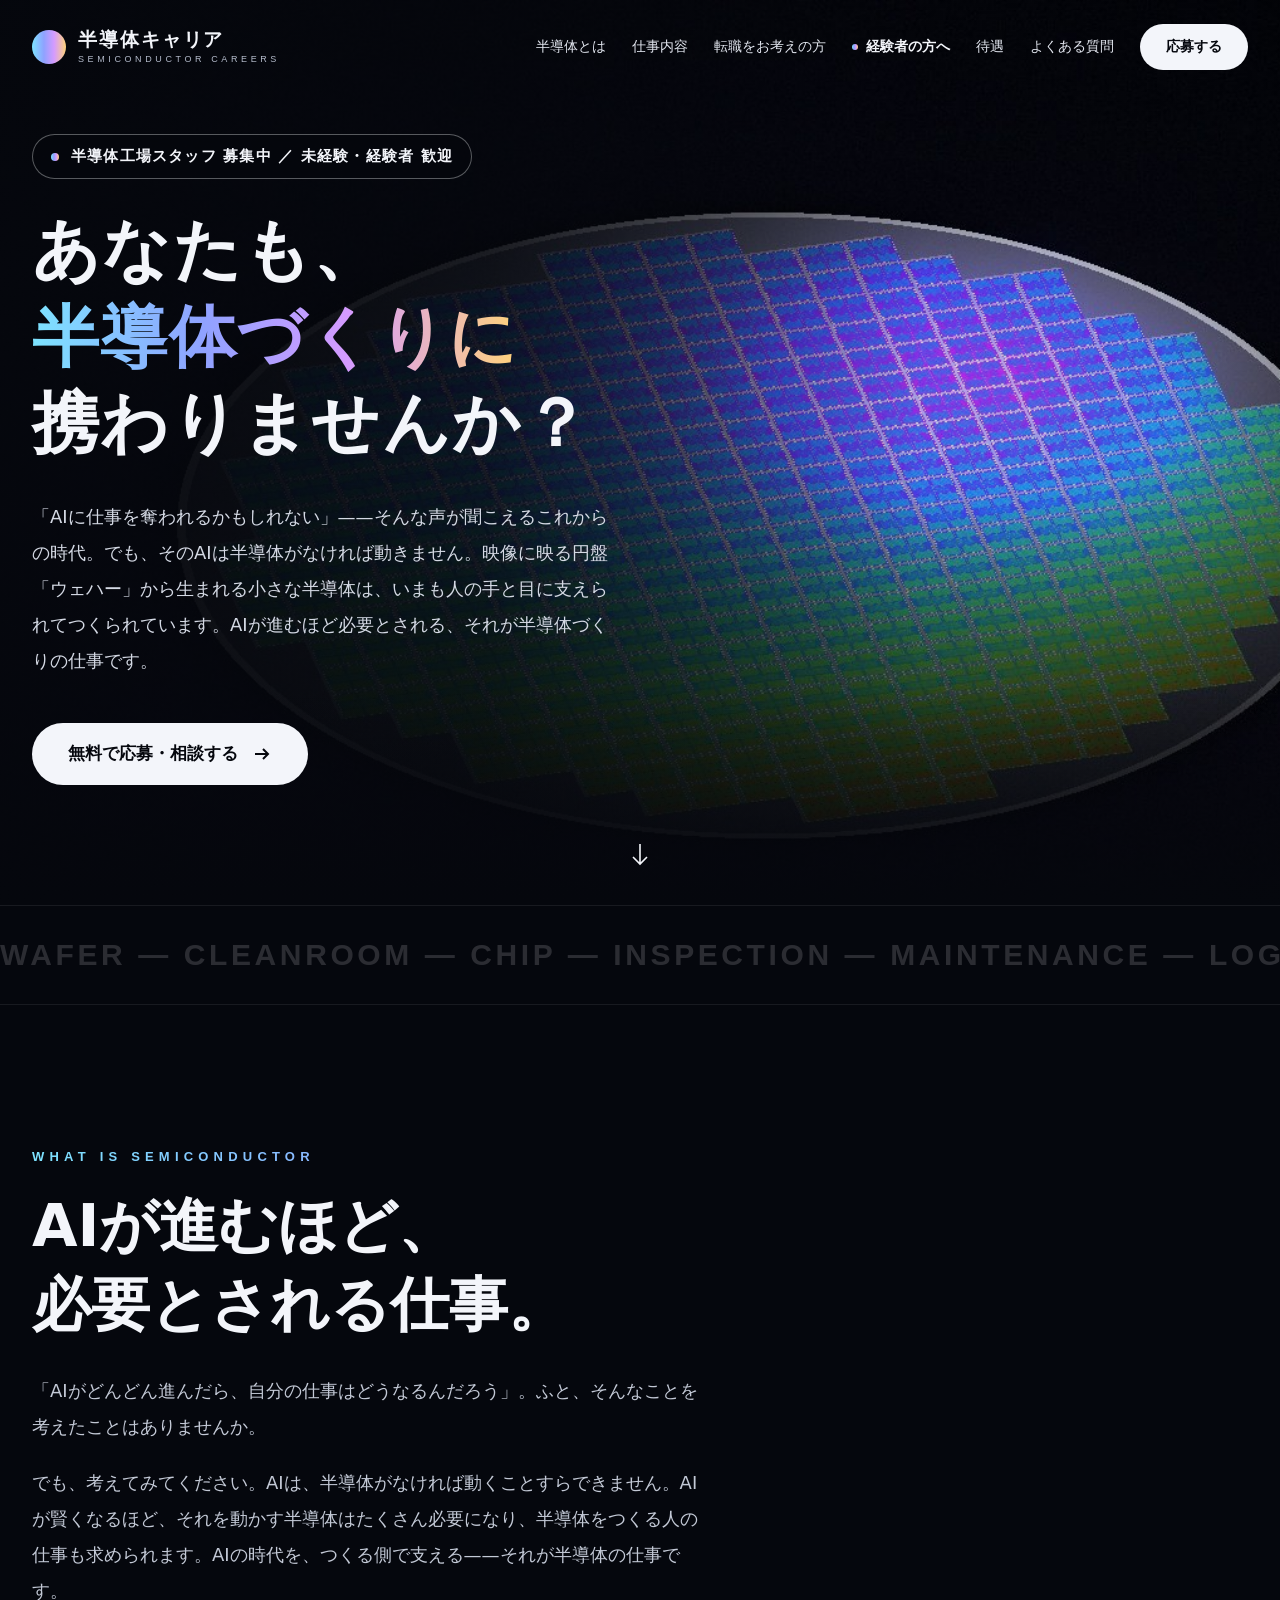
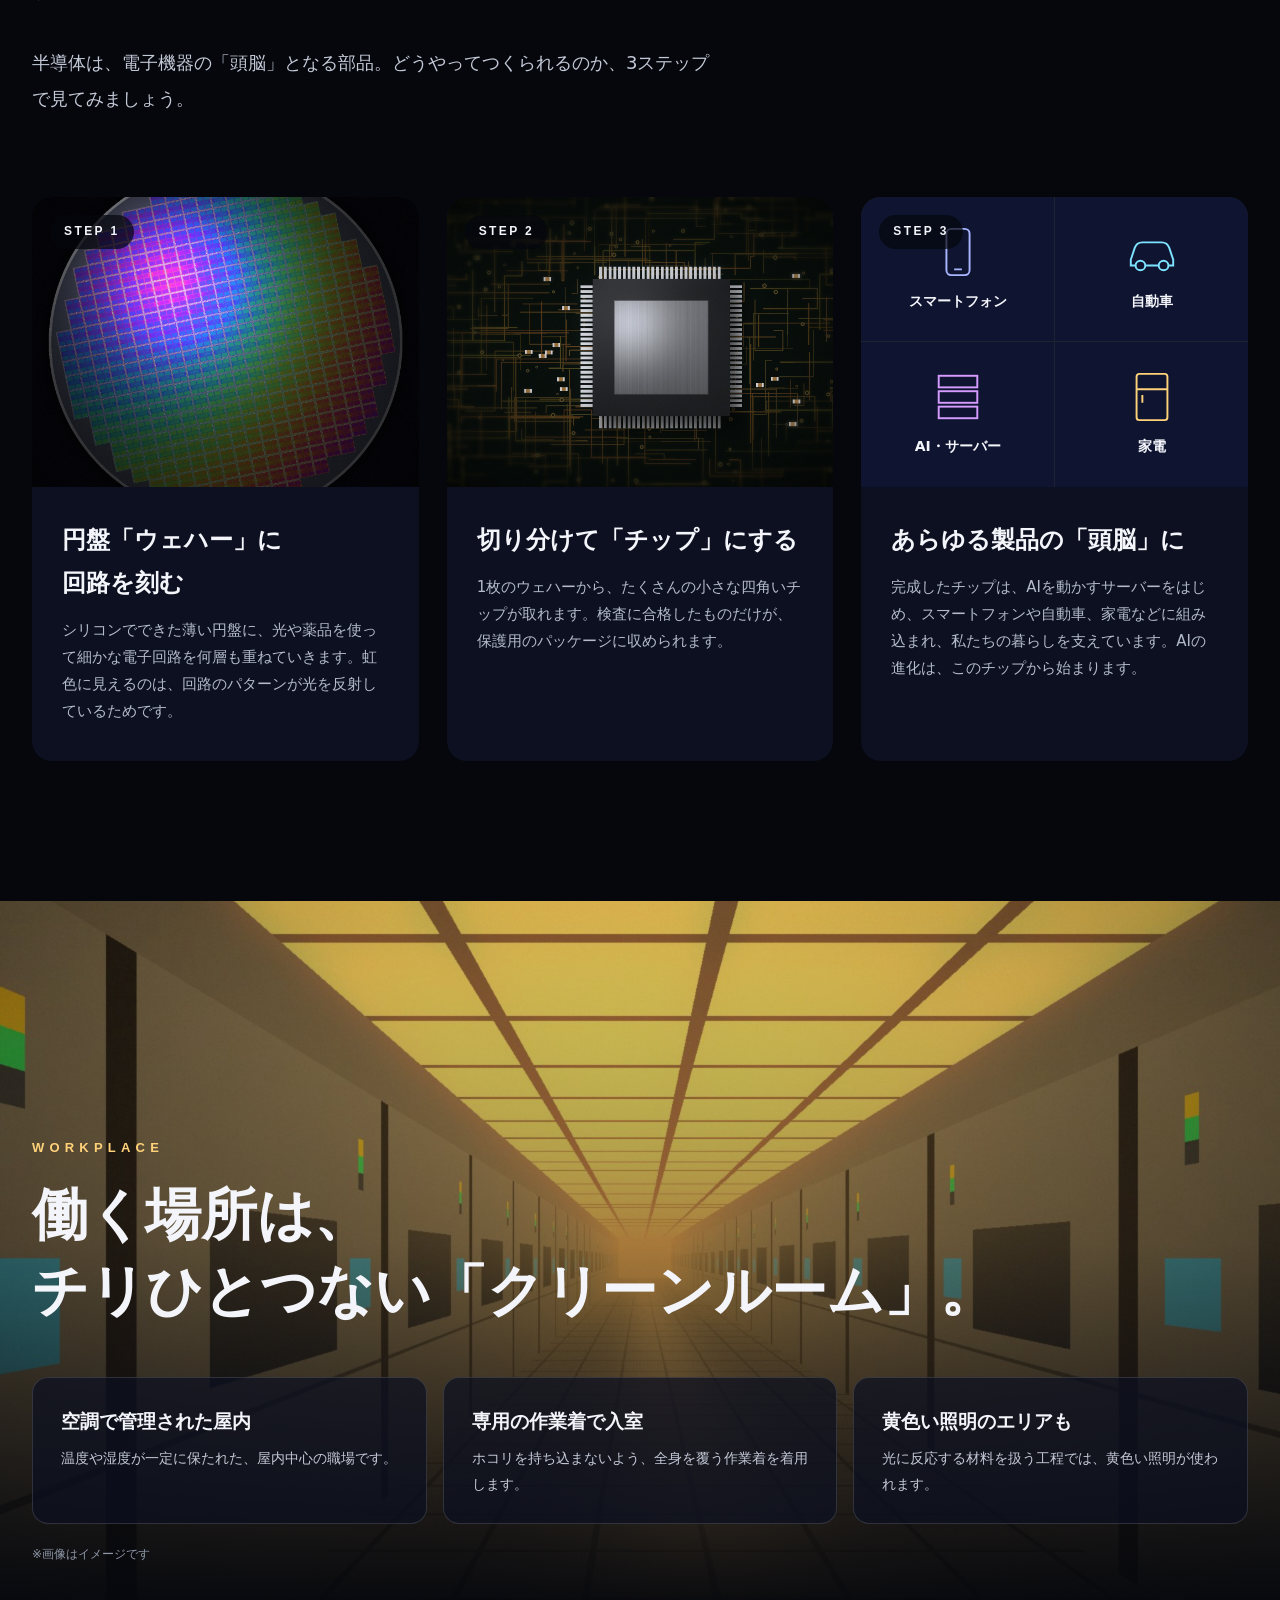
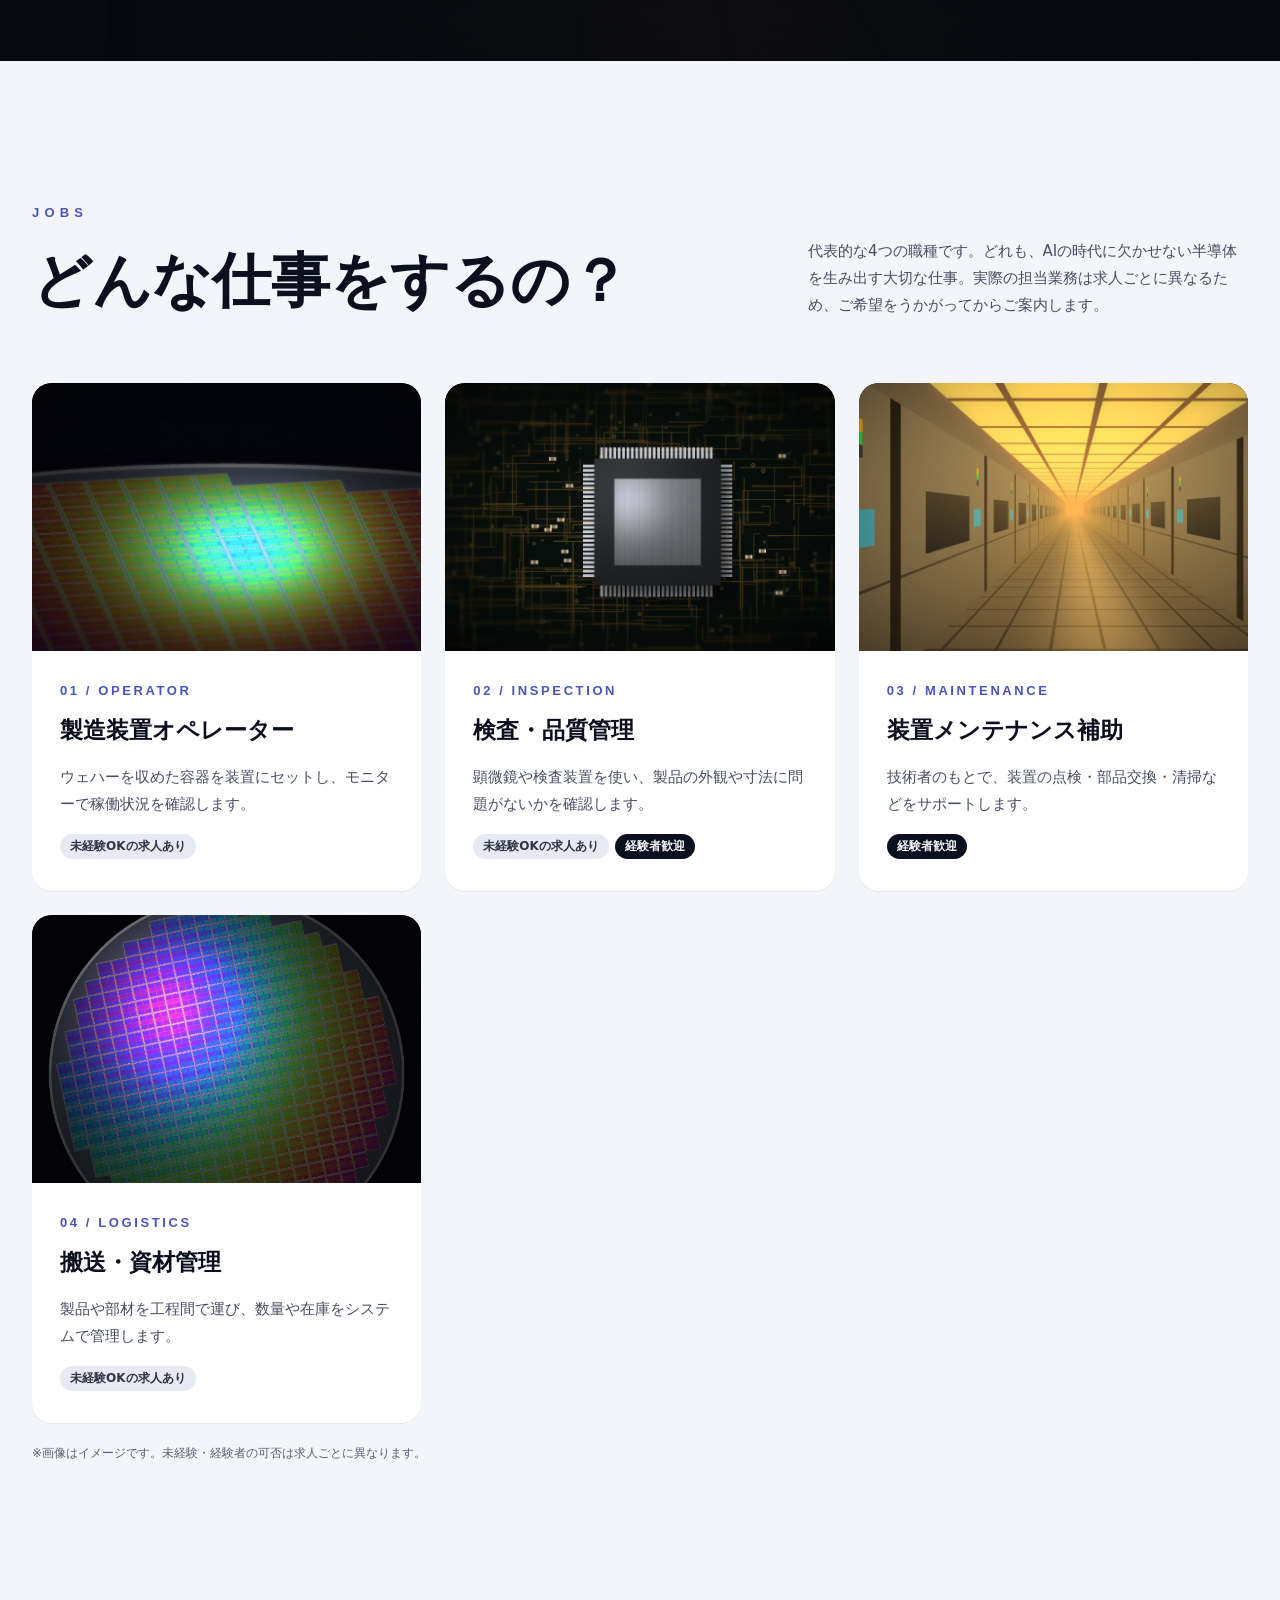
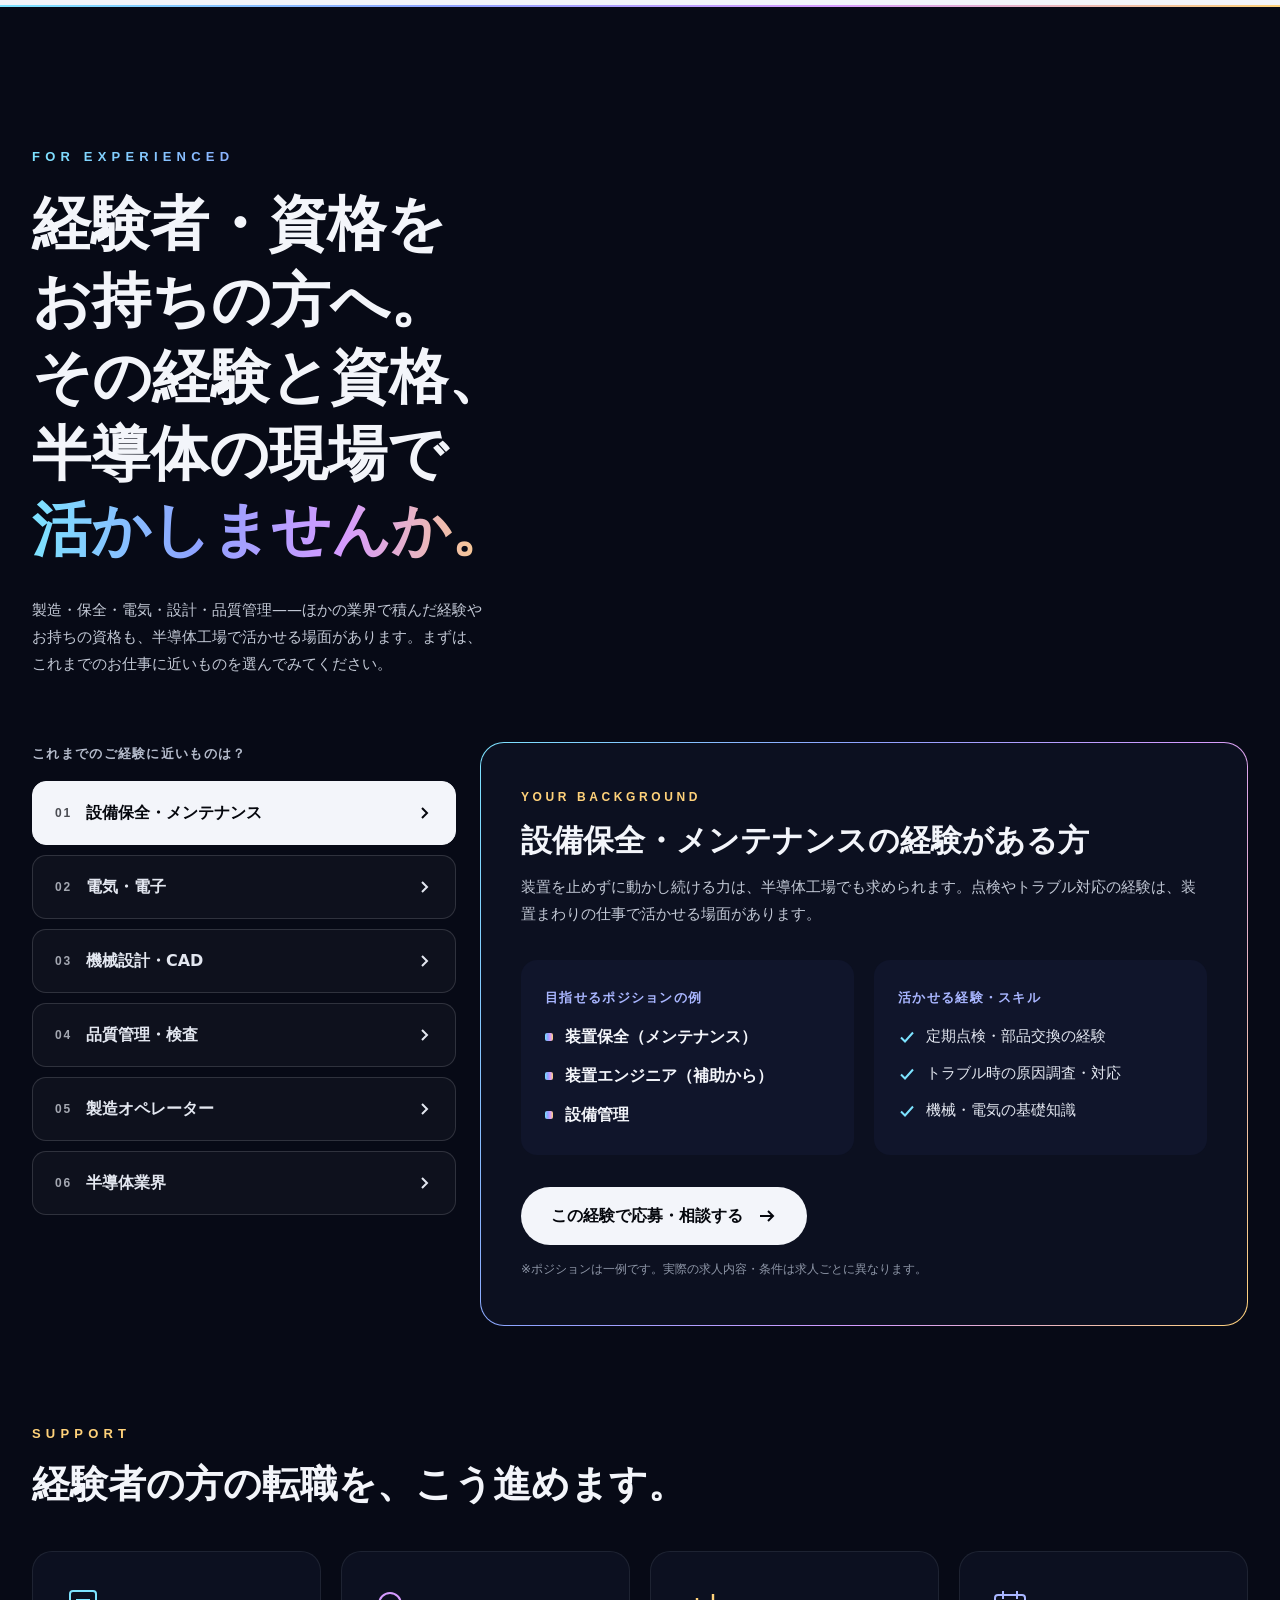
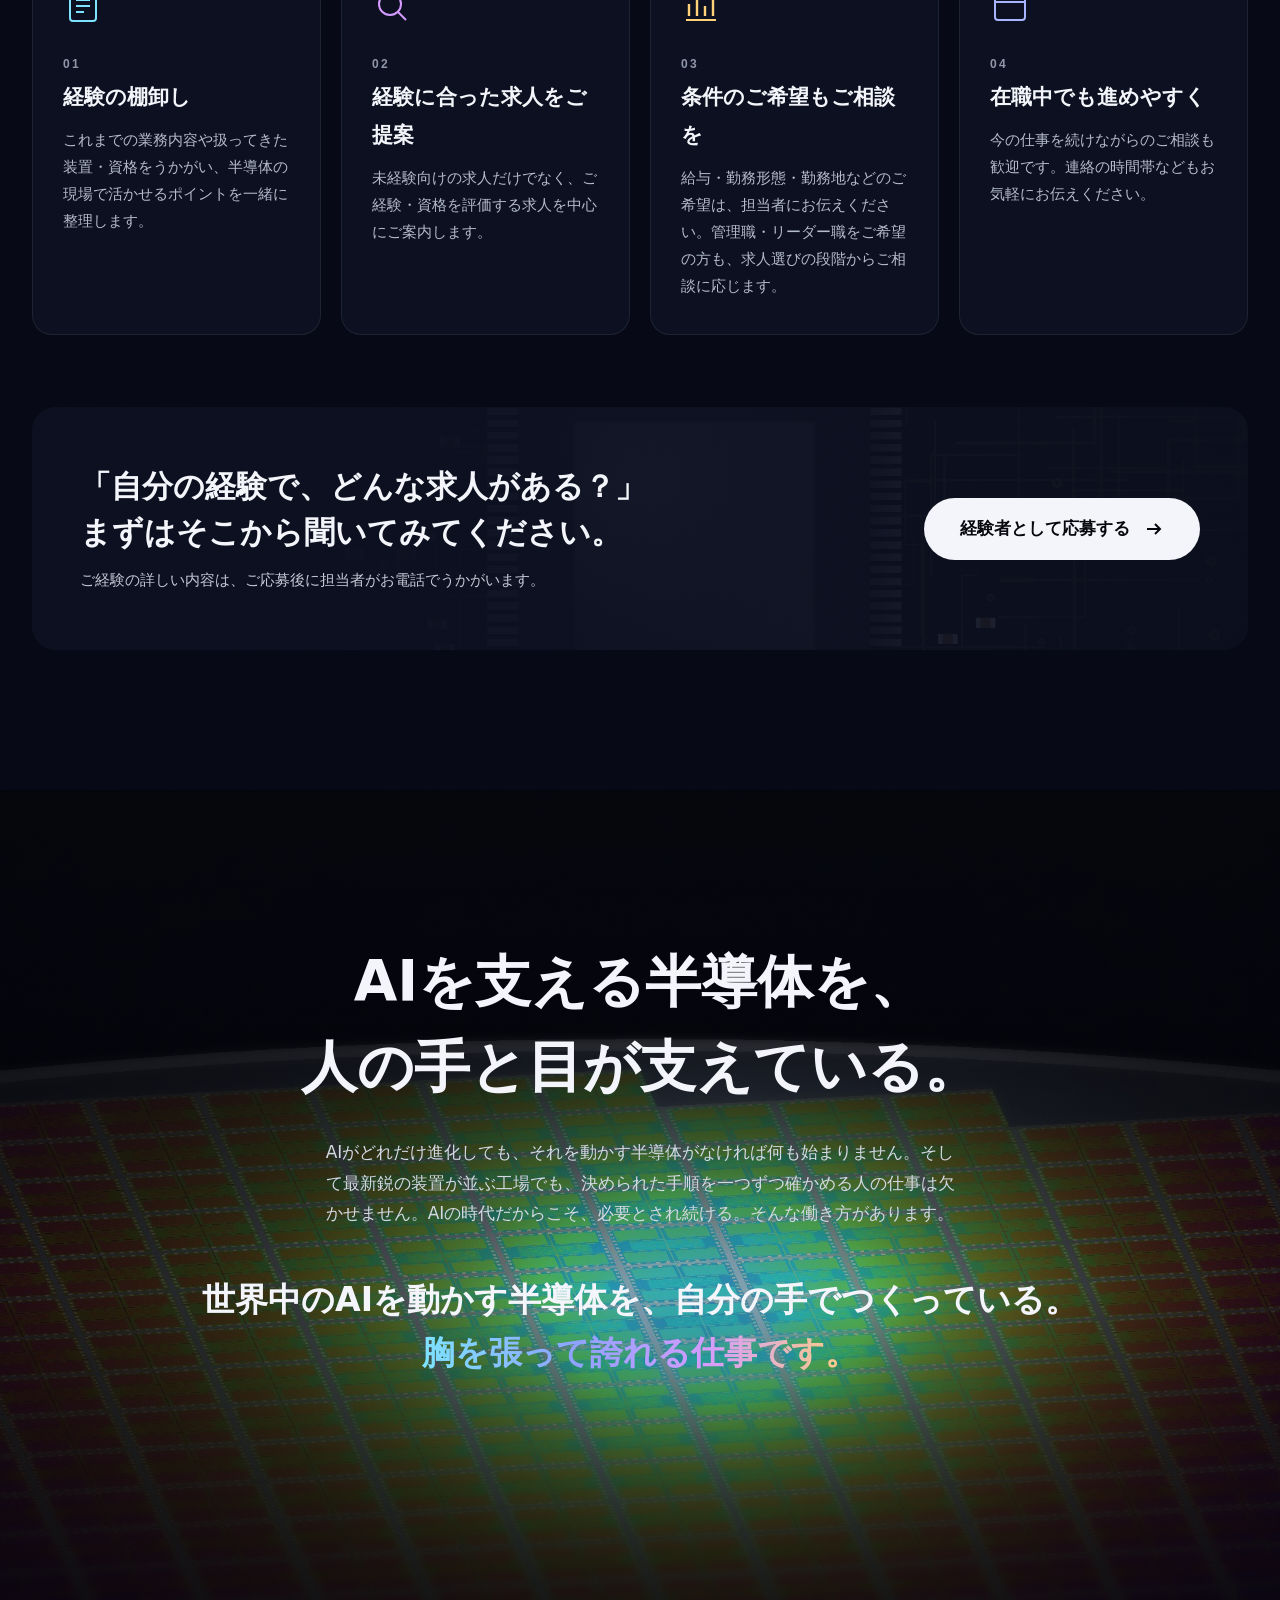
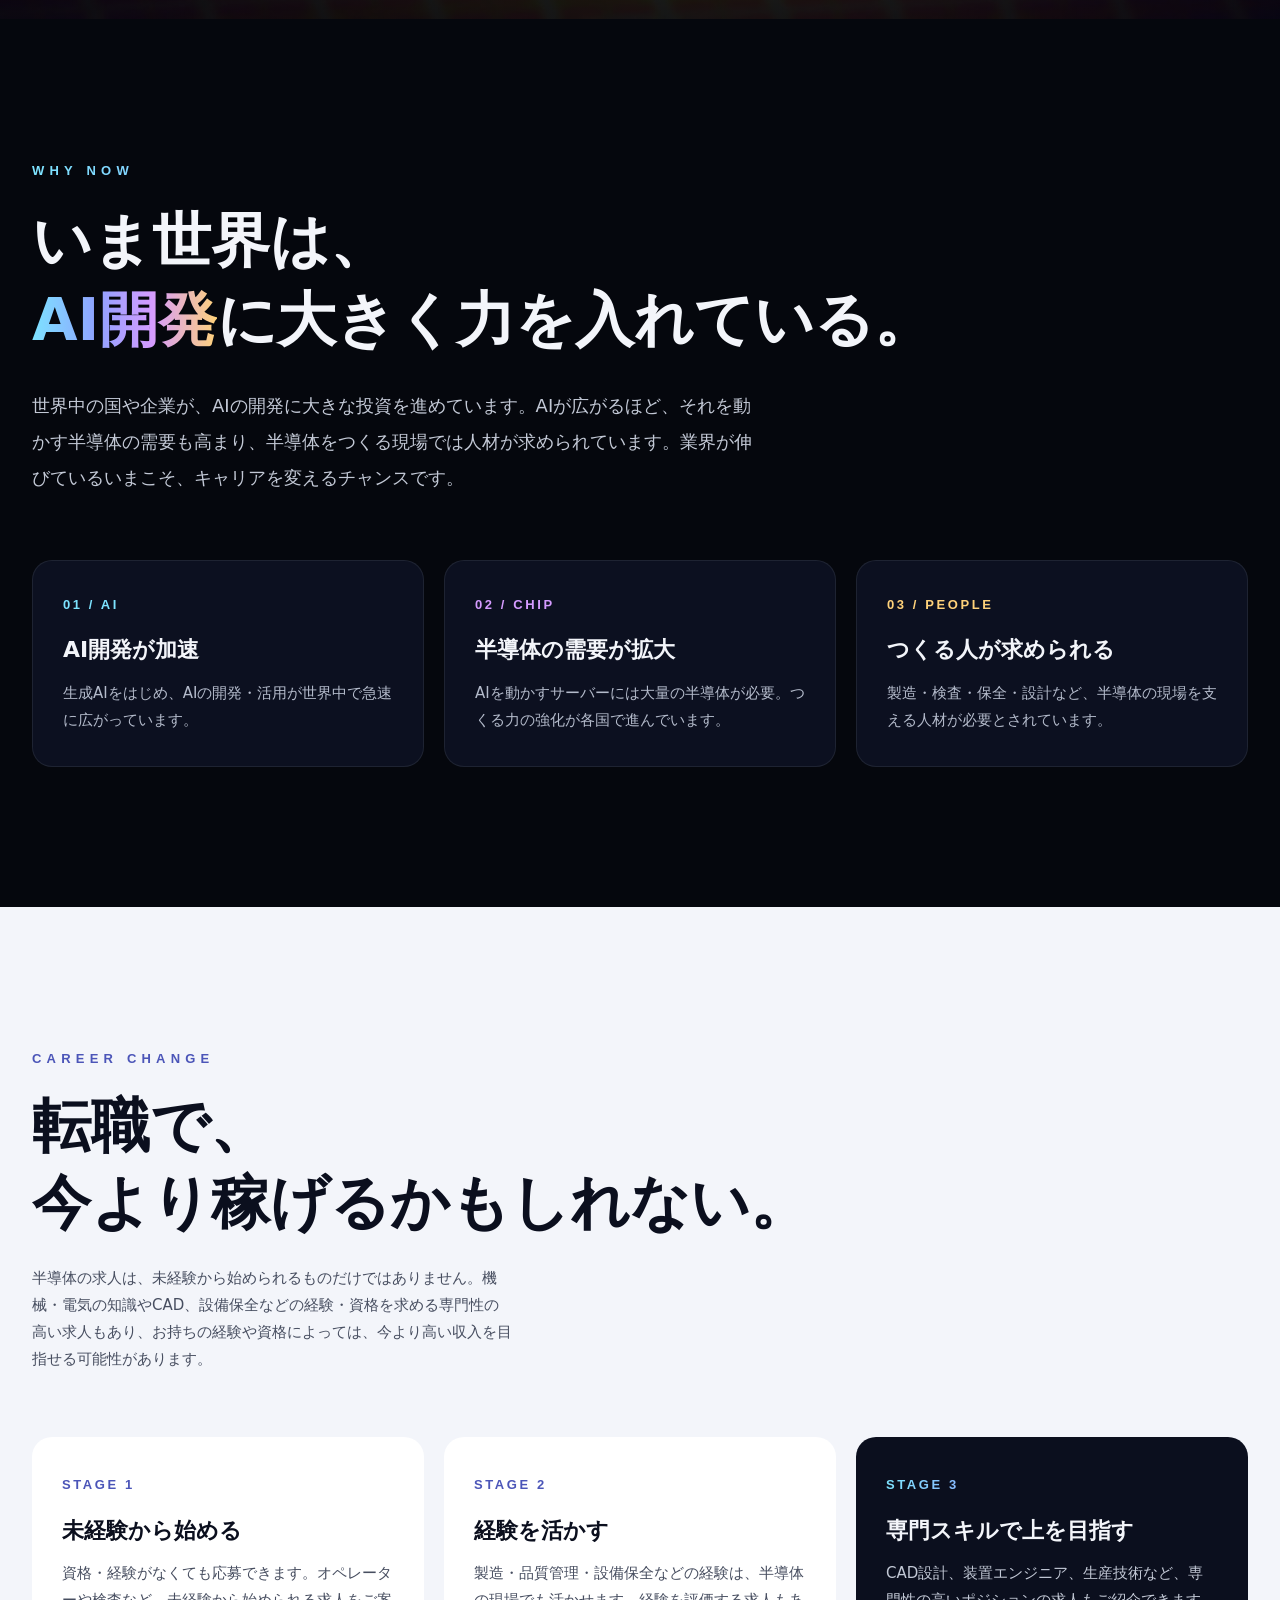
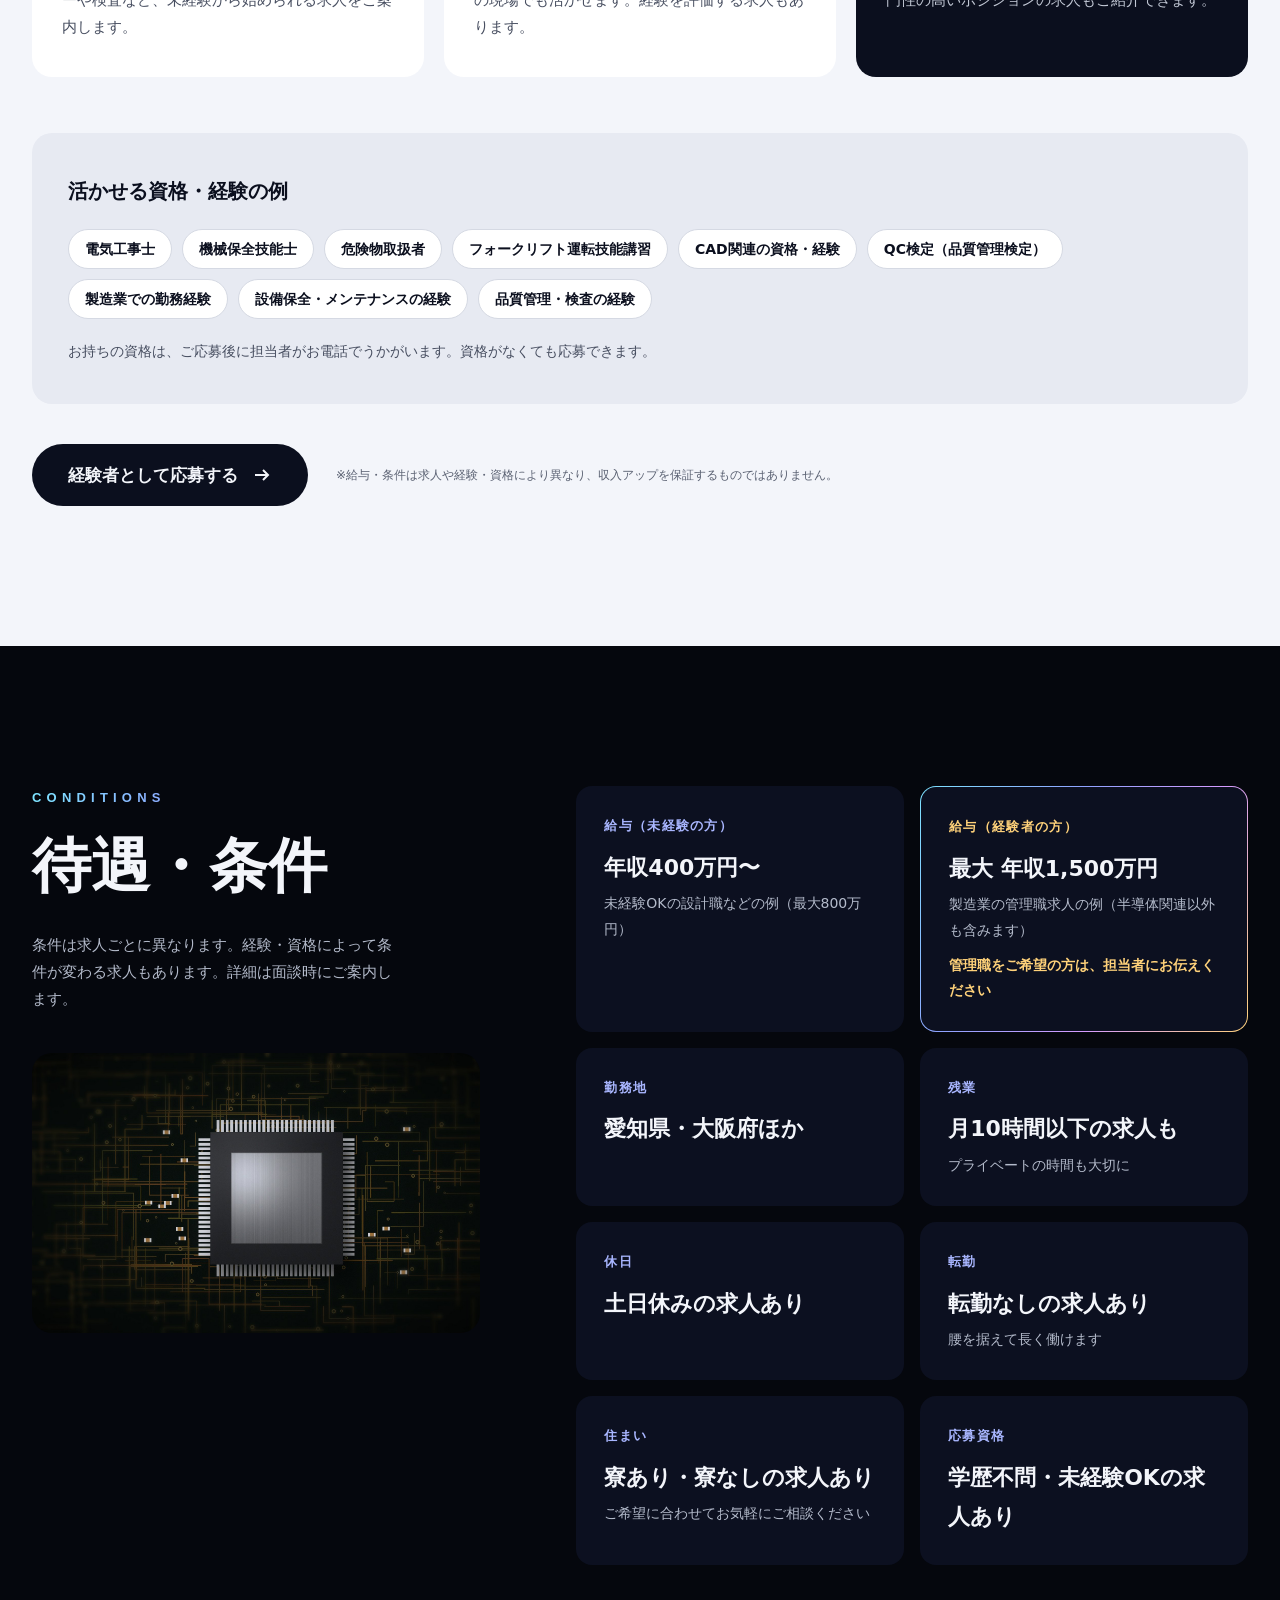
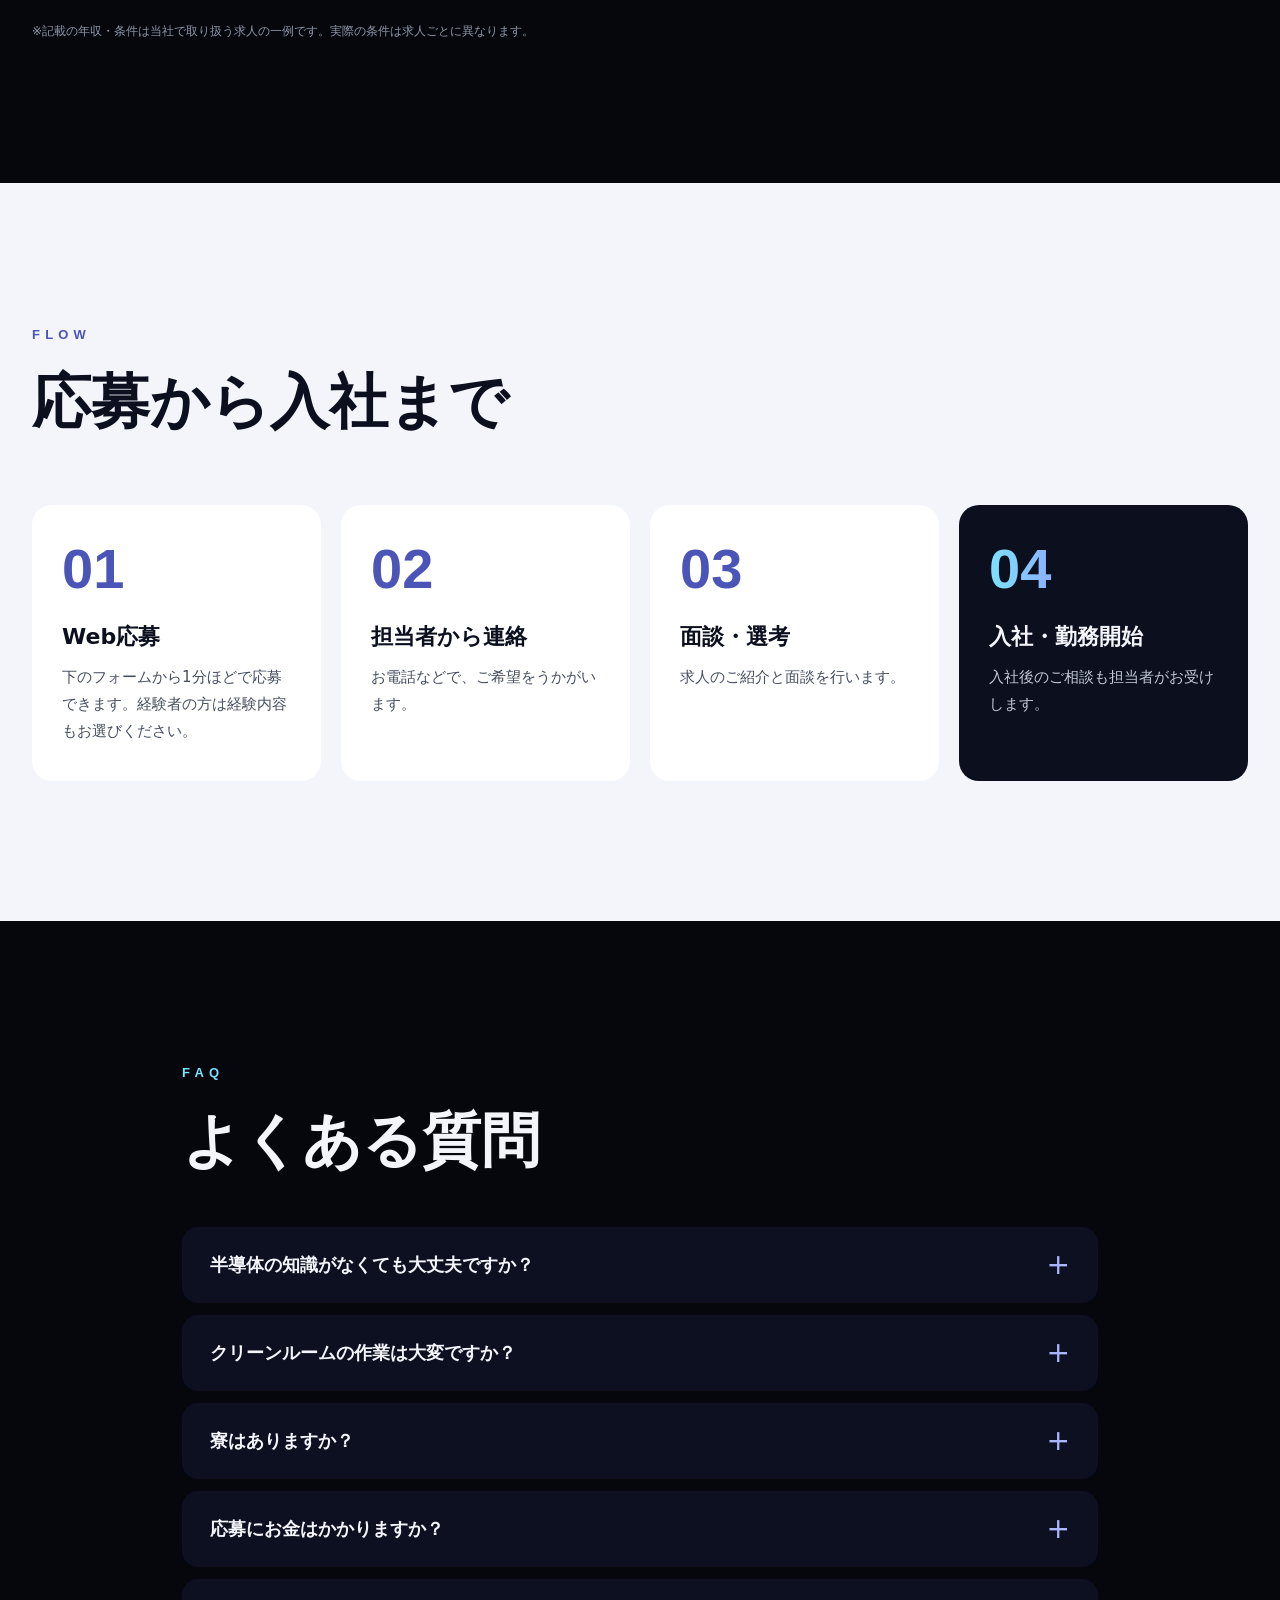
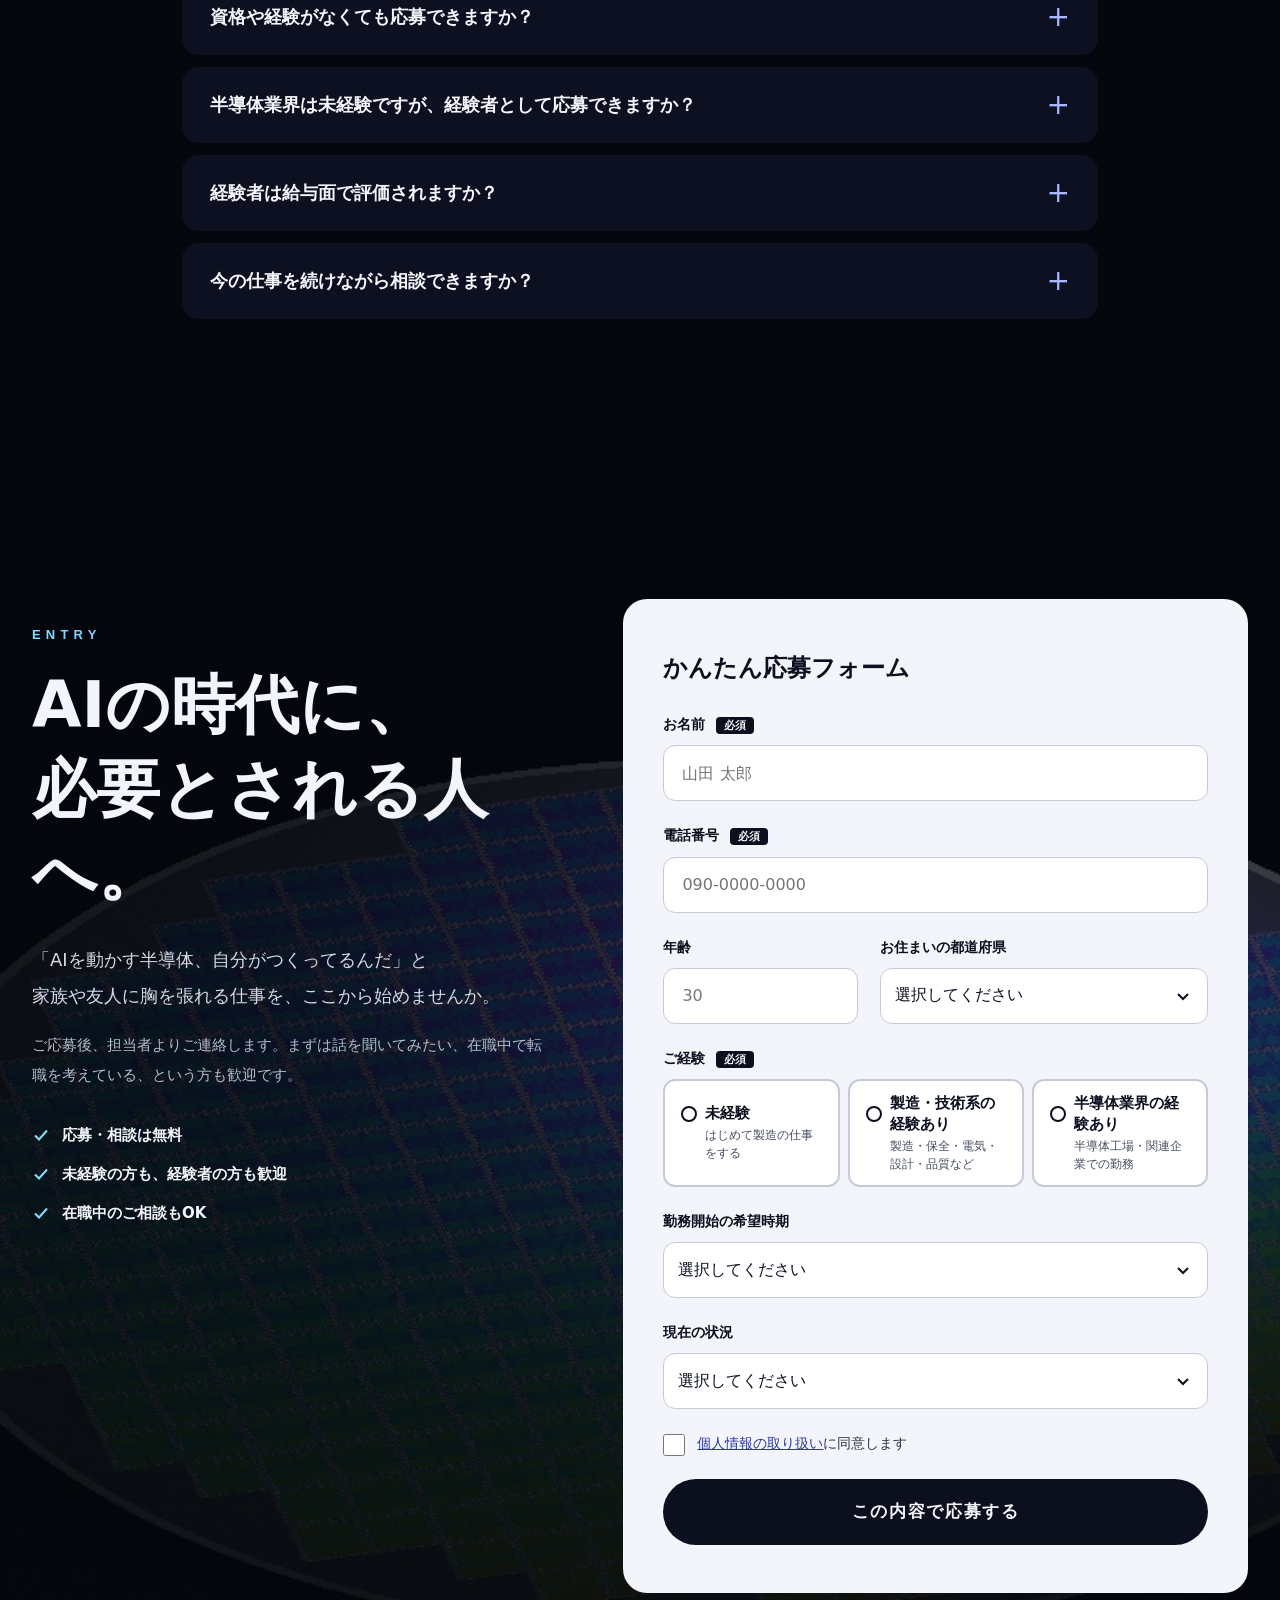
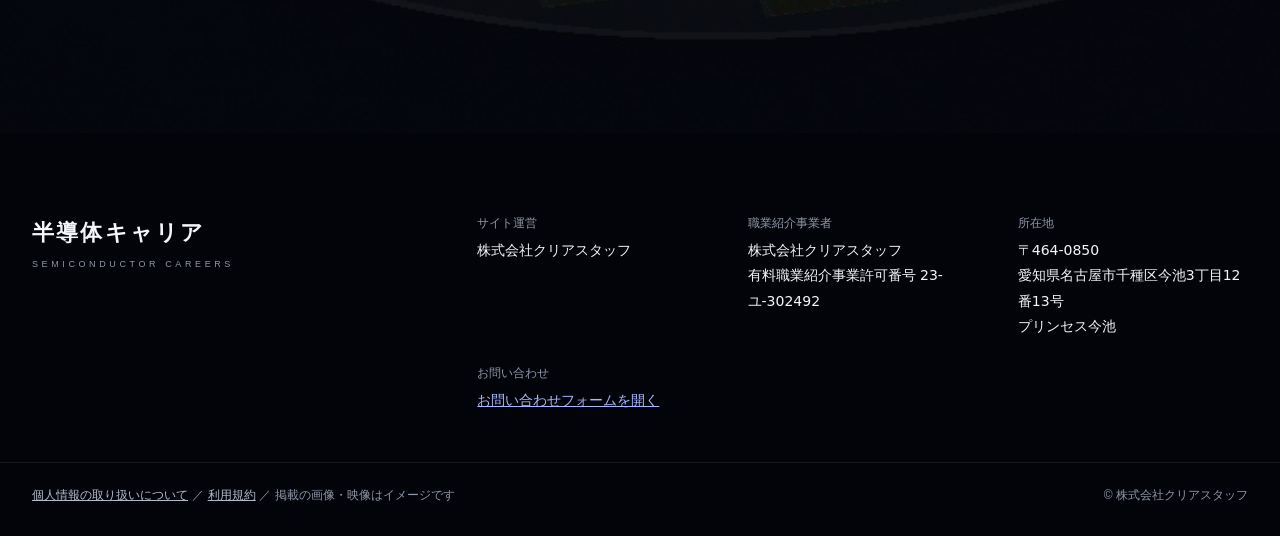
==== commit 389338de: "公開前の総点検：スマホ表示の改善、問い合わせ先をフォームに一本化、ファビコン追加 Co-Authored-By: Claude Opus 5.5 <noreply@anthropic.com> Cla" ====
--- a/index.html
+++ b/index.html
@@ -10,11 +10,15 @@
 <meta property="og:type" content="website">
 <meta property="og:title" content="半導体工場スタッフ募集｜未経験・経験者歓迎｜半導体キャリア">
 <meta property="og:description" content="AIの時代を支える半導体づくりの仕事。完全未経験OKの求人から、経験・資格を活かして製造系の管理職なら最大年収1,500万円の求人まで。応募・相談は無料です。">
-<meta property="og:image" content="assets/hero-poster.jpg">
+<meta property="og:url" content="https://cleastaff3-a11y.github.io/semicon-career-lp/">
+<meta property="og:image" content="https://cleastaff3-a11y.github.io/semicon-career-lp/assets/hero-poster.jpg">
+<meta name="twitter:card" content="summary_large_image">
+<link rel="canonical" href="https://cleastaff3-a11y.github.io/semicon-career-lp/">
 <meta name="theme-color" content="#05070D">
 <link rel="preconnect" href="https://fonts.googleapis.com">
 <link rel="preconnect" href="https://fonts.gstatic.com" crossorigin>
 <link rel="stylesheet" href="https://fonts.googleapis.com/css2?family=Noto+Sans+JP:wght@400;500;700;900&amp;family=Inter:wght@300;400;600;800&amp;display=swap">
+<link rel="icon" href="favicon.svg" type="image/svg+xml">
 <link rel="stylesheet" href="style.css">
 </head>
 <body>
@@ -92,7 +96,7 @@
 <span style="position: absolute; top: 18px; left: 18px; padding: 6px 14px; border-radius: 999px; background: rgba(5,7,13,.7); font-family: Inter, sans-serif; font-weight: 600; font-size: 12px; letter-spacing: .2em">STEP 1</span>
 </div>
 <div style="padding: 32px 30px 36px">
-<h3 style="margin: 0; font-weight: 900; font-size: 24px">円盤「ウェハー」に回路を刻む</h3>
+<h3 style="margin: 0; font-weight: 900; font-size: 24px">円盤「ウェハー」に<wbr>回路を刻む</h3>
 <p style="margin: 12px 0 0; color: #B4BBCB; font-size: 15px">シリコンでできた薄い円盤に、光や薬品を使って細かな電子回路を何層も重ねていきます。虹色に見えるのは、回路のパターンが光を反射しているためです。</p>
 </div>
 </article>
@@ -102,7 +106,7 @@
 <span style="position: absolute; top: 18px; left: 18px; padding: 6px 14px; border-radius: 999px; background: rgba(5,7,13,.7); font-family: Inter, sans-serif; font-weight: 600; font-size: 12px; letter-spacing: .2em">STEP 2</span>
 </div>
 <div style="padding: 32px 30px 36px">
-<h3 style="margin: 0; font-weight: 900; font-size: 24px">切り分けて「チップ」にする</h3>
+<h3 style="margin: 0; font-weight: 900; font-size: 24px">切り分けて<wbr>「チップ」にする</h3>
 <p style="margin: 12px 0 0; color: #B4BBCB; font-size: 15px">1枚のウェハーから、たくさんの小さな四角いチップが取れます。検査に合格したものだけが、保護用のパッケージに収められます。</p>
 </div>
 </article>
@@ -127,7 +131,7 @@
 <span style="position: absolute; top: 18px; left: 18px; padding: 6px 14px; border-radius: 999px; background: rgba(5,7,13,.7); font-family: Inter, sans-serif; font-weight: 600; font-size: 12px; letter-spacing: .2em">STEP 3</span>
 </div>
 <div style="padding: 32px 30px 36px">
-<h3 style="margin: 0; font-weight: 900; font-size: 24px">あらゆる製品の「頭脳」に</h3>
+<h3 style="margin: 0; font-weight: 900; font-size: 24px">あらゆる製品の<wbr>「頭脳」に</h3>
 <p style="margin: 12px 0 0; color: #B4BBCB; font-size: 15px">完成したチップは、AIを動かすサーバーをはじめ、スマートフォンや自動車、家電などに組み込まれ、私たちの暮らしを支えています。AIの進化は、このチップから始まります。</p>
 </div>
 </article>
@@ -141,7 +145,7 @@
 <div aria-hidden="true" style="position: absolute; inset: 0; background: linear-gradient(0deg, rgba(5,7,13,.96) 8%, rgba(5,7,13,.35) 55%, rgba(5,7,13,.15))"></div>
 <div style="position: relative; max-width: 1360px; width: 100%; margin: 0 auto; padding: 120px 32px 96px">
 <p style="margin: 0 0 18px; font-family: Inter, sans-serif; font-weight: 600; font-size: 13px; letter-spacing: .4em; color: #FFD27A">WORKPLACE</p>
-<h2 style="margin: 0; font-weight: 900; font-size: clamp(32px, 4.4vw, 62px); line-height: 1.35">働く場所は、<br>チリひとつない「クリーンルーム」。</h2>
+<h2 style="margin: 0; font-weight: 900; font-size: clamp(32px, 4.4vw, 62px); line-height: 1.35">働く場所は、<br>チリひとつない<wbr>「クリーンルーム」。</h2>
 <div style="margin-top: 48px; display: grid; grid-template-columns: repeat(auto-fit, minmax(240px, 1fr)); gap: 16px">
 <div style="padding: 26px 28px; border-radius: 16px; background: rgba(12,16,32,.72); border: 1px solid rgba(243,245,250,.14)">
 <p style="margin: 0; font-weight: 900; font-size: 19px">空調で管理された屋内</p>
@@ -220,7 +224,7 @@
 <div style="display: flex; flex-wrap: wrap; justify-content: space-between; align-items: flex-end; gap: 28px; margin-bottom: 64px">
 <div style="max-width: 760px">
 <p style="margin: 0 0 18px; font-family: Inter, sans-serif; font-weight: 600; font-size: 13px; letter-spacing: .4em" class="iri">FOR EXPERIENCED</p>
-<h2 style="margin: 0; font-weight: 900; font-size: clamp(34px, 4.6vw, 64px); line-height: 1.3">経験者・資格をお持ちの方へ。<br>その経験と資格、半導体の現場で<br><span class="iri">活かしませんか。</span></h2>
+<h2 style="margin: 0; font-weight: 900; font-size: clamp(34px, 4.6vw, 64px); line-height: 1.3">経験者・資格を<wbr>お持ちの方へ。<br>その経験と資格、<wbr>半導体の現場で<br><span class="iri">活かしませんか。</span></h2>
 </div>
 <p style="margin: 0; max-width: 460px; color: #C3C9D6; font-size: 15px">製造・保全・電気・設計・品質管理——ほかの業界で積んだ経験やお持ちの資格も、半導体工場で活かせる場面があります。まずは、これまでのお仕事に近いものを選んでみてください。</p>
 </div>
@@ -266,7 +270,7 @@
 <!-- Support for experienced -->
 <div style="margin-top: 96px">
 <p style="margin: 0 0 12px; font-family: Inter, sans-serif; font-weight: 600; font-size: 13px; letter-spacing: .4em; color: #FFD27A">SUPPORT</p>
-<h3 style="margin: 0 0 40px; font-weight: 900; font-size: clamp(26px, 3vw, 40px); line-height: 1.4">経験者の方の転職を、こう進めます。</h3>
+<h3 style="margin: 0 0 40px; font-weight: 900; font-size: clamp(26px, 3vw, 40px); line-height: 1.4">経験者の方の転職を、<wbr>こう進めます。</h3>
 <ol style="margin: 0; padding: 0; list-style: none; display: grid; grid-template-columns: repeat(auto-fit, minmax(260px, 1fr)); gap: 20px">
 <li style="padding: 34px 30px; border-radius: 20px; background: #0C1020; border: 1px solid rgba(243,245,250,.08)">
 <svg width="40" height="40" viewBox="0 0 40 40" aria-hidden="true"><rect x="7" y="5" width="26" height="30" rx="3" fill="none" stroke="#7DE3FF" style="stroke-width: 2"></rect><path d="M13 14h14M13 20h14M13 26h8" stroke="#7DE3FF" style="stroke-width: 2"></path></svg>
@@ -316,7 +320,7 @@
 <img src="assets/wafer-process.jpg" alt="" aria-hidden="true" style="position: absolute; inset: 0; width: 100%; height: 100%; object-fit: cover; object-position: 50% 80%; opacity: .9">
 <div aria-hidden="true" style="position: absolute; inset: 0; background: linear-gradient(180deg, rgba(5,7,13,.92), rgba(5,7,13,.25) 60%, rgba(5,7,13,.6))"></div>
 <div style="position: relative; max-width: 1360px; margin: 0 auto; padding: 150px 32px 240px; text-align: center">
-<p style="margin: 0; font-weight: 900; font-size: clamp(30px, 4.4vw, 60px); line-height: 1.5">AIを支える半導体を、<br>人の手と目が支えている。</p>
+<p style="margin: 0; font-weight: 900; font-size: clamp(30px, 4.4vw, 60px); line-height: 1.5">AIを支える半導体を、<br>人の手と目が<wbr>支えている。</p>
 <p style="margin: 28px auto 0; max-width: 640px; color: #D4D9E4; font-size: 17px">AIがどれだけ進化しても、それを動かす半導体がなければ何も始まりません。そして最新鋭の装置が並ぶ工場でも、決められた手順を一つずつ確かめる人の仕事は欠かせません。AIの時代だからこそ、必要とされ続ける。そんな働き方があります。</p>
 <p style="margin: 44px 0 0; font-weight: 900; font-size: clamp(22px, 2.6vw, 34px); line-height: 1.6">世界中のAIを動かす半導体を、自分の手でつくっている。<br><span class="iri">胸を張って誇れる仕事です。</span></p>
 </div>
@@ -326,7 +330,7 @@
 <section id="whynow" style="background: #05070D">
 <div style="max-width: 1360px; margin: 0 auto; padding: 140px 32px">
 <p style="margin: 0 0 18px; font-family: Inter, sans-serif; font-weight: 600; font-size: 13px; letter-spacing: .4em" class="iri">WHY NOW</p>
-<h2 style="margin: 0; font-weight: 900; font-size: clamp(34px, 4.6vw, 64px); line-height: 1.35">いま世界は、<br><span class="iri">AI開発</span>に大きく力を入れている。</h2>
+<h2 style="margin: 0; font-weight: 900; font-size: clamp(34px, 4.6vw, 64px); line-height: 1.35">いま世界は、<br><span class="iri">AI開発</span>に<wbr>大きく力を<wbr>入れている。</h2>
 <p style="margin: 28px 0 64px; max-width: 720px; font-size: 18px; color: #C3C9D6; line-height: 2">世界中の国や企業が、AIの開発に大きな投資を進めています。AIが広がるほど、それを動かす半導体の需要も高まり、半導体をつくる現場では人材が求められています。業界が伸びているいまこそ、キャリアを変えるチャンスです。</p>
 <ol style="margin: 0; padding: 0; list-style: none; display: grid; grid-template-columns: repeat(auto-fit, minmax(280px, 1fr)); gap: 20px">
 <li style="padding: 32px 30px; border-radius: 20px; background: #0C1020; border: 1px solid rgba(243,245,250,.08)">
@@ -354,7 +358,7 @@
 <div style="display: flex; flex-wrap: wrap; justify-content: space-between; align-items: flex-end; gap: 24px; margin-bottom: 64px">
 <div>
 <p style="margin: 0 0 18px; font-family: Inter, sans-serif; font-weight: 600; font-size: 13px; letter-spacing: .4em; color: #4B55B8">CAREER CHANGE</p>
-<h2 style="margin: 0; font-weight: 900; font-size: clamp(34px, 4.6vw, 64px); line-height: 1.3">転職で、<br>今より稼げるかもしれない。</h2>
+<h2 style="margin: 0; font-weight: 900; font-size: clamp(34px, 4.6vw, 64px); line-height: 1.3">転職で、<br>今より<wbr>稼げるかもしれない。</h2>
 </div>
 <p style="margin: 0; max-width: 480px; color: #474E60; font-size: 15px">半導体の求人は、未経験から始められるものだけではありません。機械・電気の知識やCAD、設備保全などの経験・資格を求める専門性の高い求人もあり、お持ちの経験や資格によっては、今より高い収入を目指せる可能性があります。</p>
 </div>
@@ -596,7 +600,7 @@
 <div class="sel">
 <svg width="14" height="12" viewBox="0 0 14 12" aria-hidden="true"><path d="M2 4l5 5 5-5" fill="none" stroke="#0B0F1E" style="stroke-width: 2"></path></svg>
 <select id="c-type" name="type" style="min-height: 56px; padding: 0 14px; border: 1px solid #C5CAD6; border-radius: 12px; background: #FFFFFF; color: #0B0F1E; font-size: 16px">
-<option value="">選択してください</option><option>仕事内容について</option><option>待遇・条件について</option><option>経験者向けの求人について</option><option>応募・選考について</option><option>その他</option>
+<option value="">選択してください</option><option>仕事内容について</option><option>待遇・条件について</option><option>経験者向けの求人について</option><option>応募・選考について</option><option>個人情報について</option><option>その他</option>
 </select>
 </div>
 </div>
--- a/style.css
+++ b/style.css
@@ -63,3 +63,13 @@
   form#apply-form,form#contact-form{padding:32px 20px!important}
   #experienced .iri-ring{padding:28px 20px!important}
 }
+
+/* ---- phone polish ---- */
+h1,h2,h3{word-break:keep-all;overflow-wrap:anywhere}
+section > div > p[style*="clamp(30px"]{word-break:keep-all;overflow-wrap:anywhere}
+@media (max-width:600px){
+  #top video + div{background:linear-gradient(180deg,rgba(5,7,13,.55) 0%,rgba(5,7,13,.82) 40%,rgba(5,7,13,.9) 100%)!important}
+  h2{font-size:30px!important}
+  a[href="#apply-form"][style*="min-height: 5"],a[href="#apply-form"][style*="min-height: 6"]{width:100%;justify-content:center;padding:0 18px!important;white-space:nowrap;font-size:16px!important}
+  header a[href="#apply-form"]{width:auto}
+}
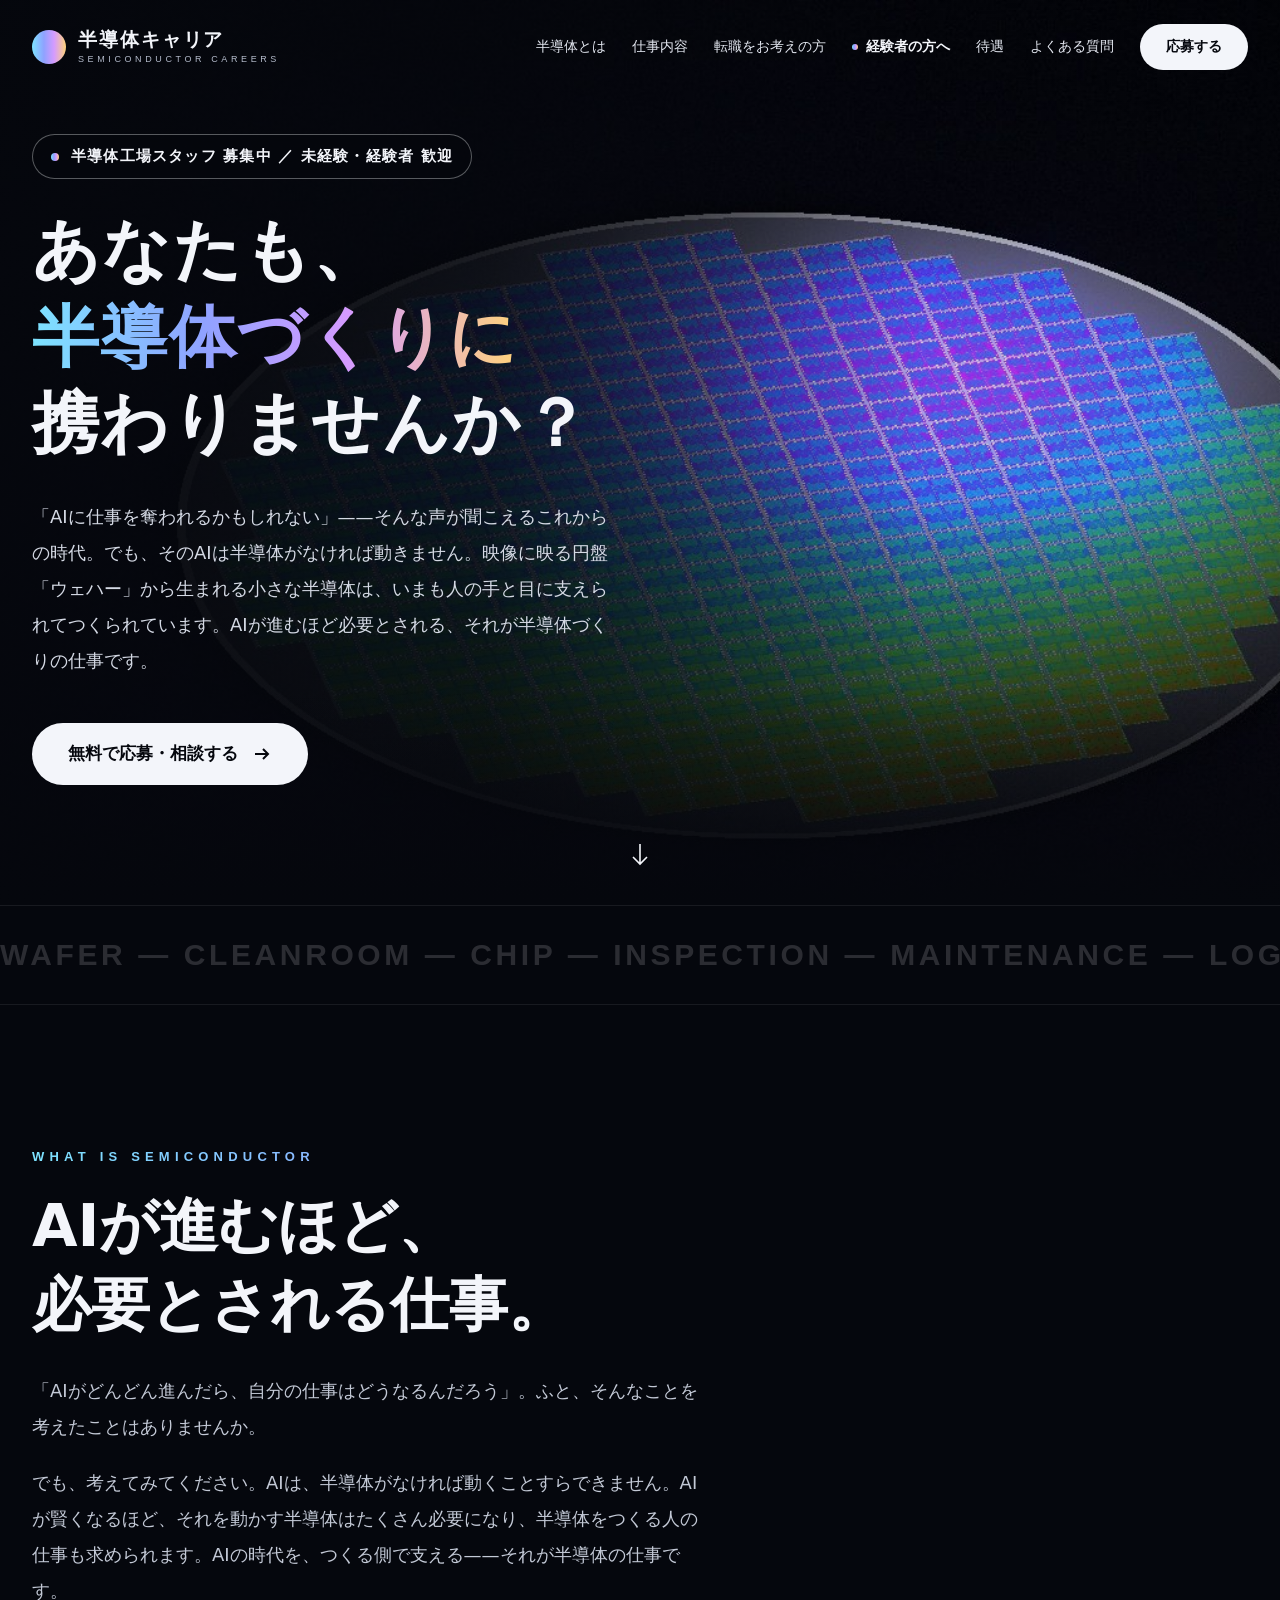
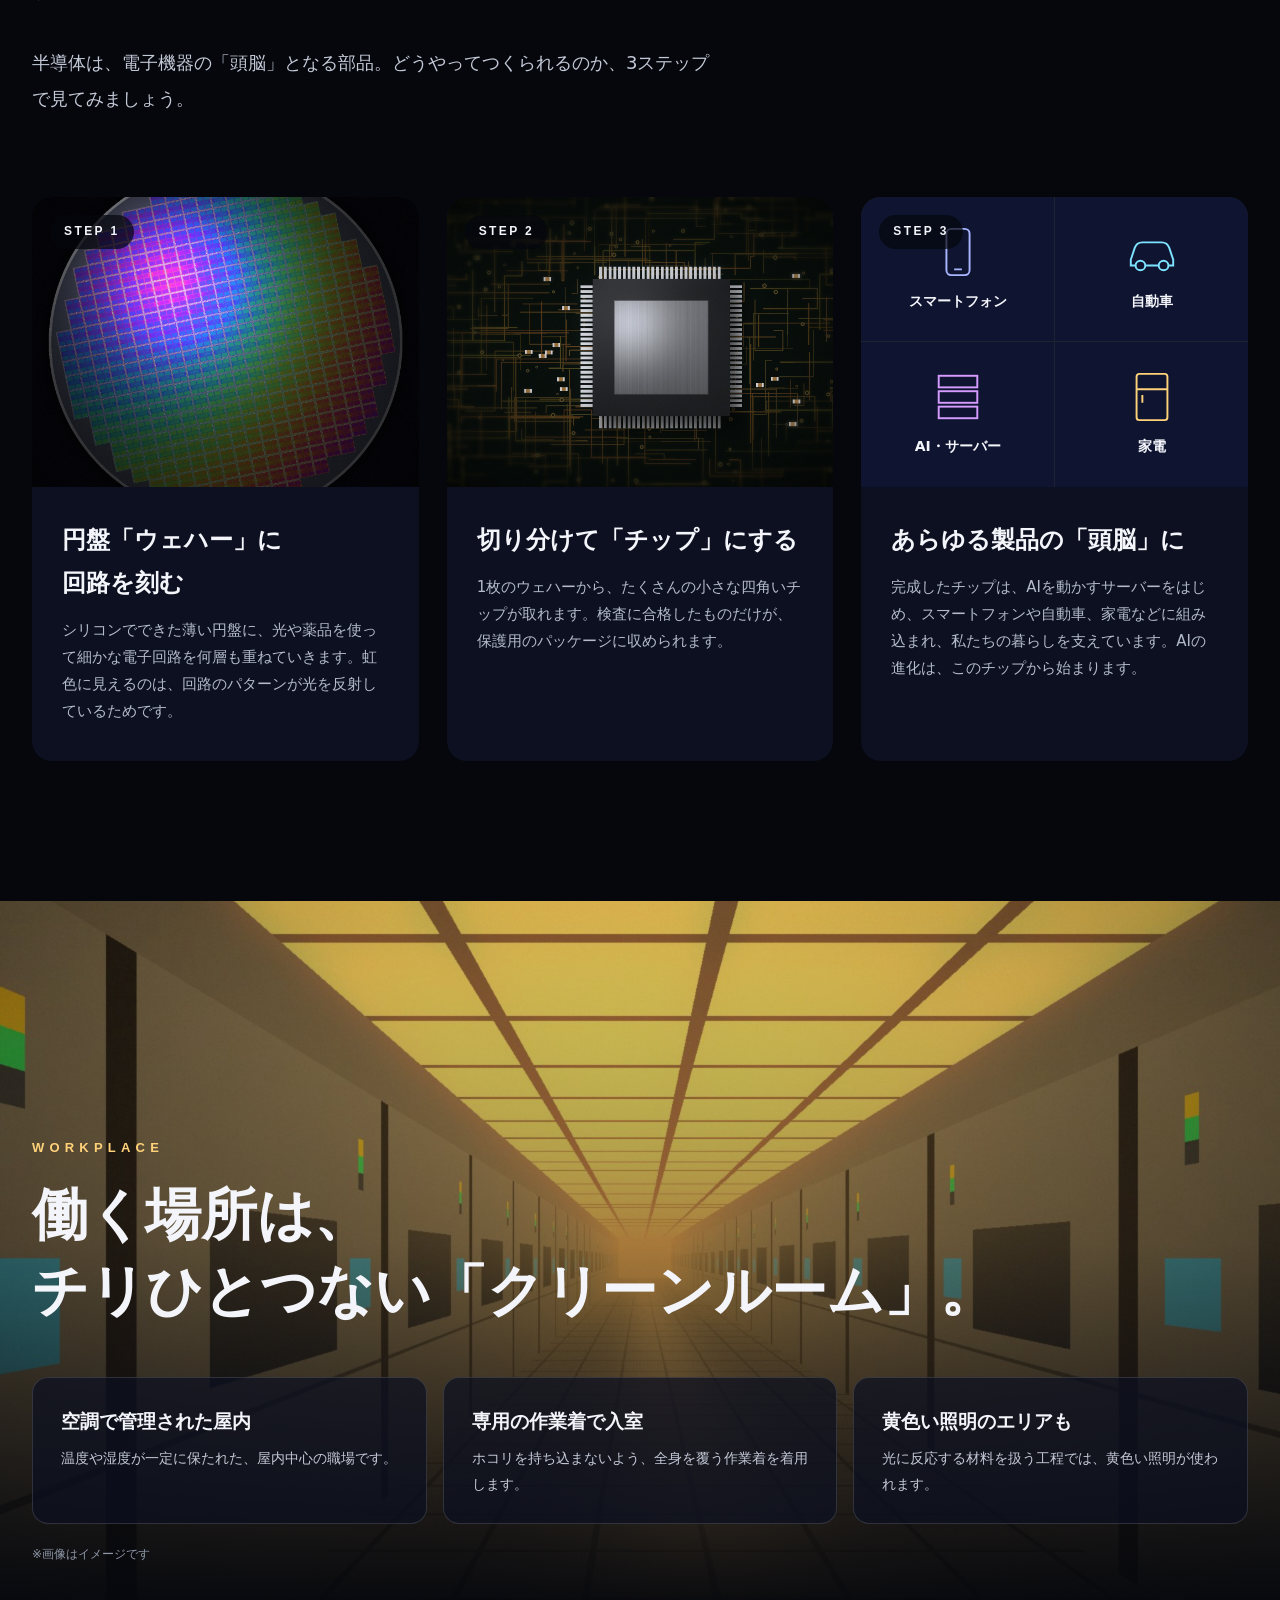
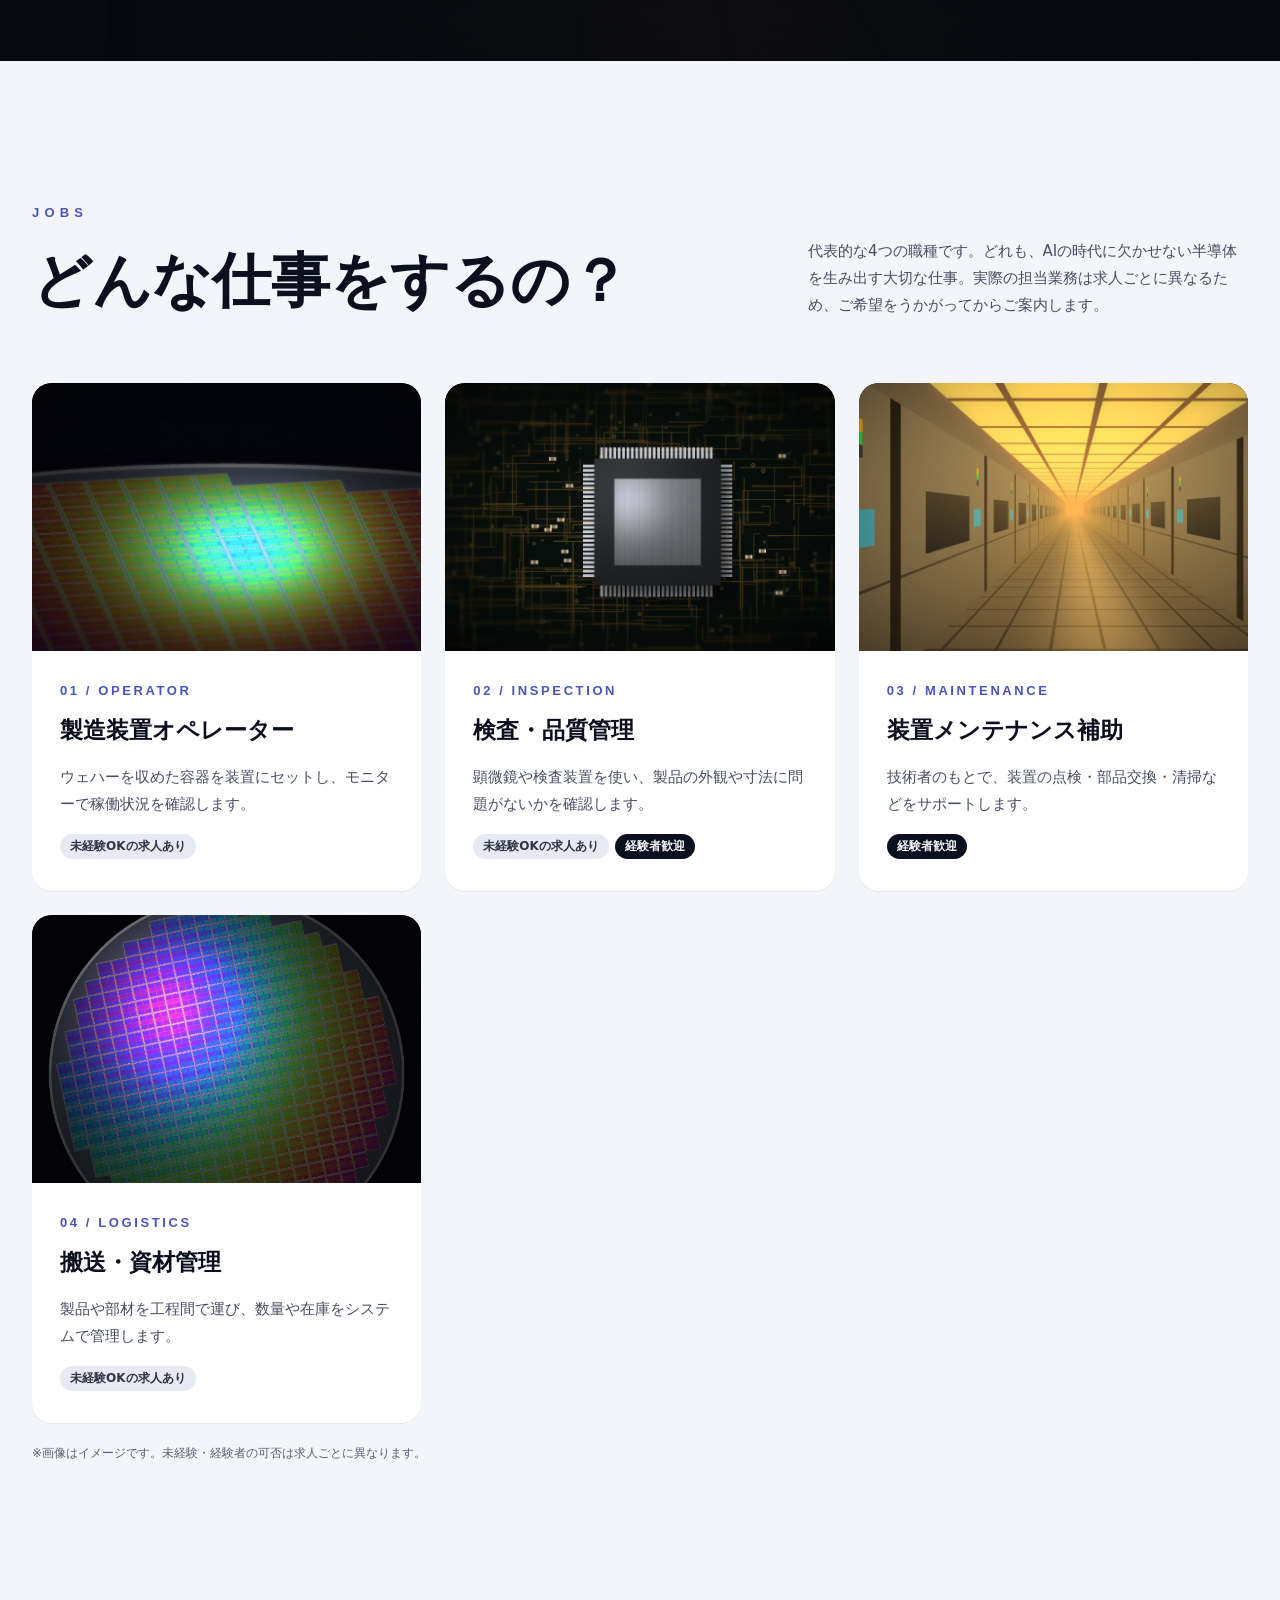
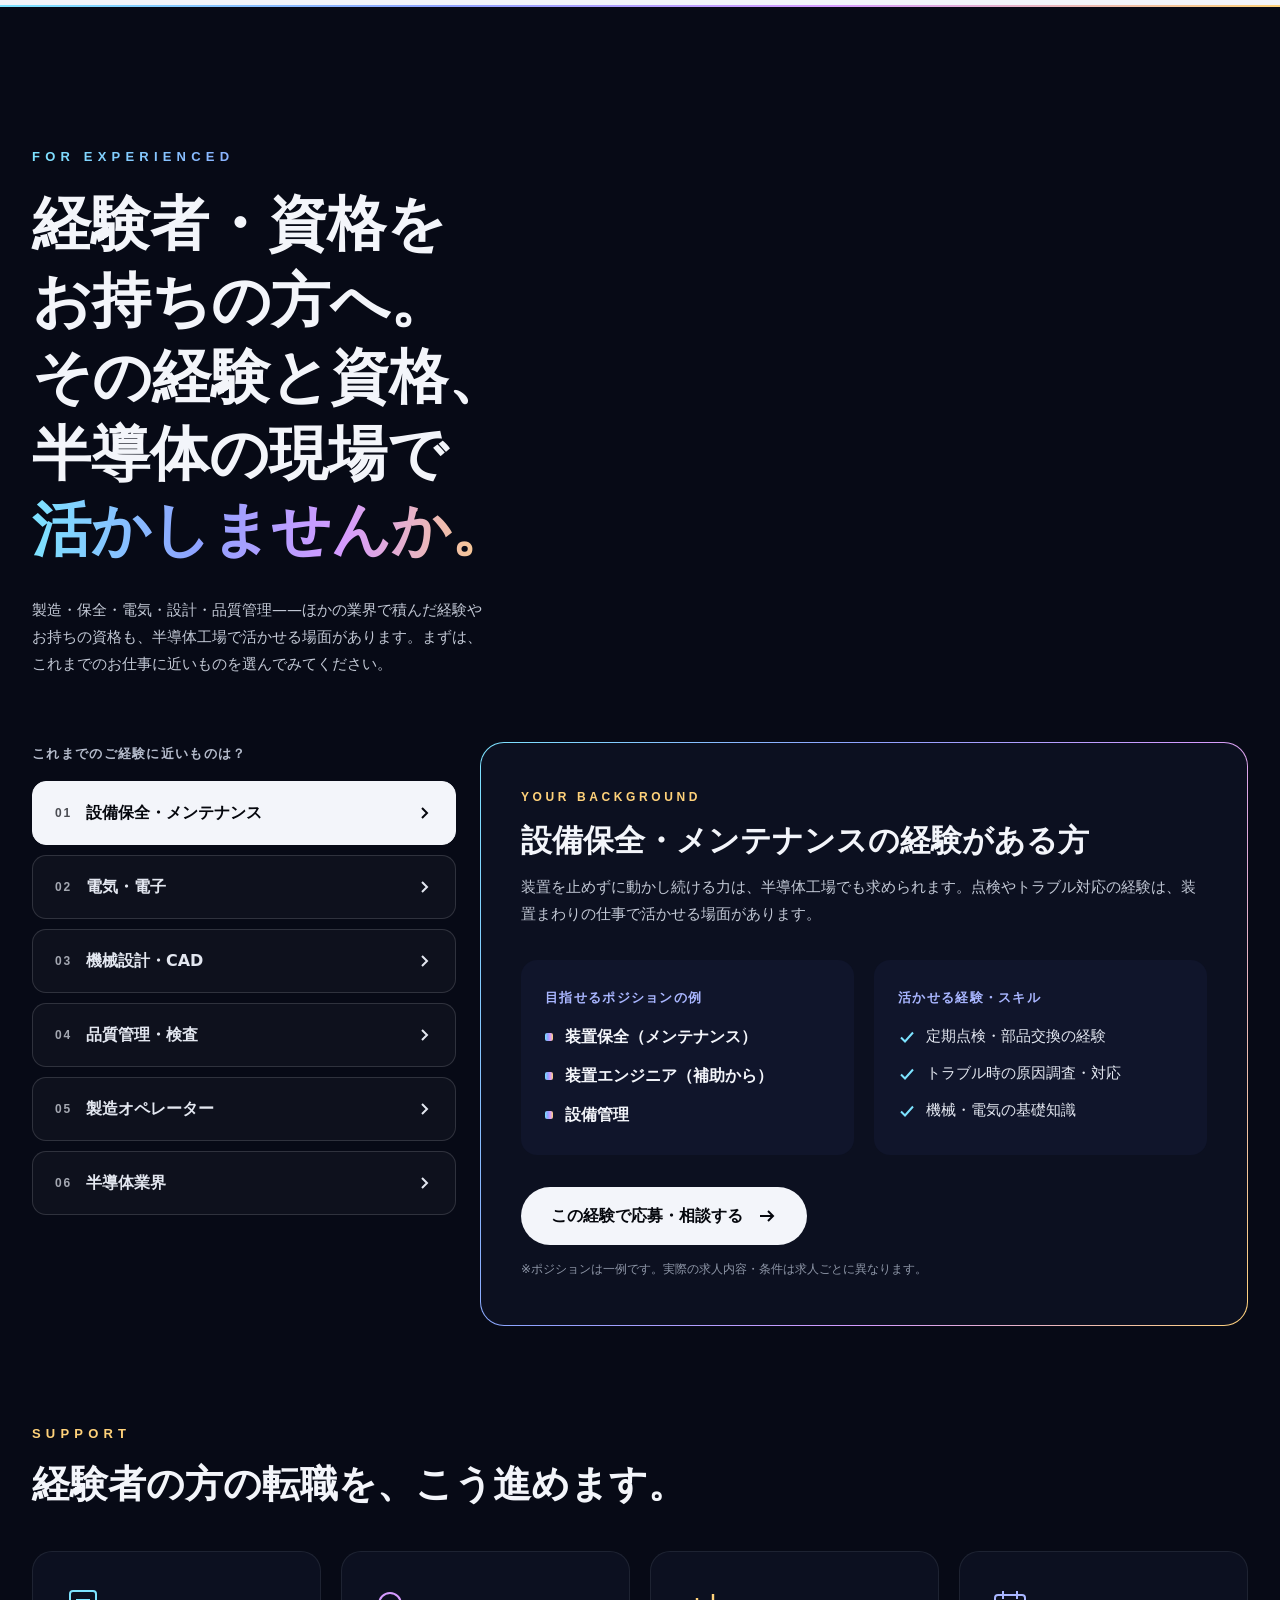
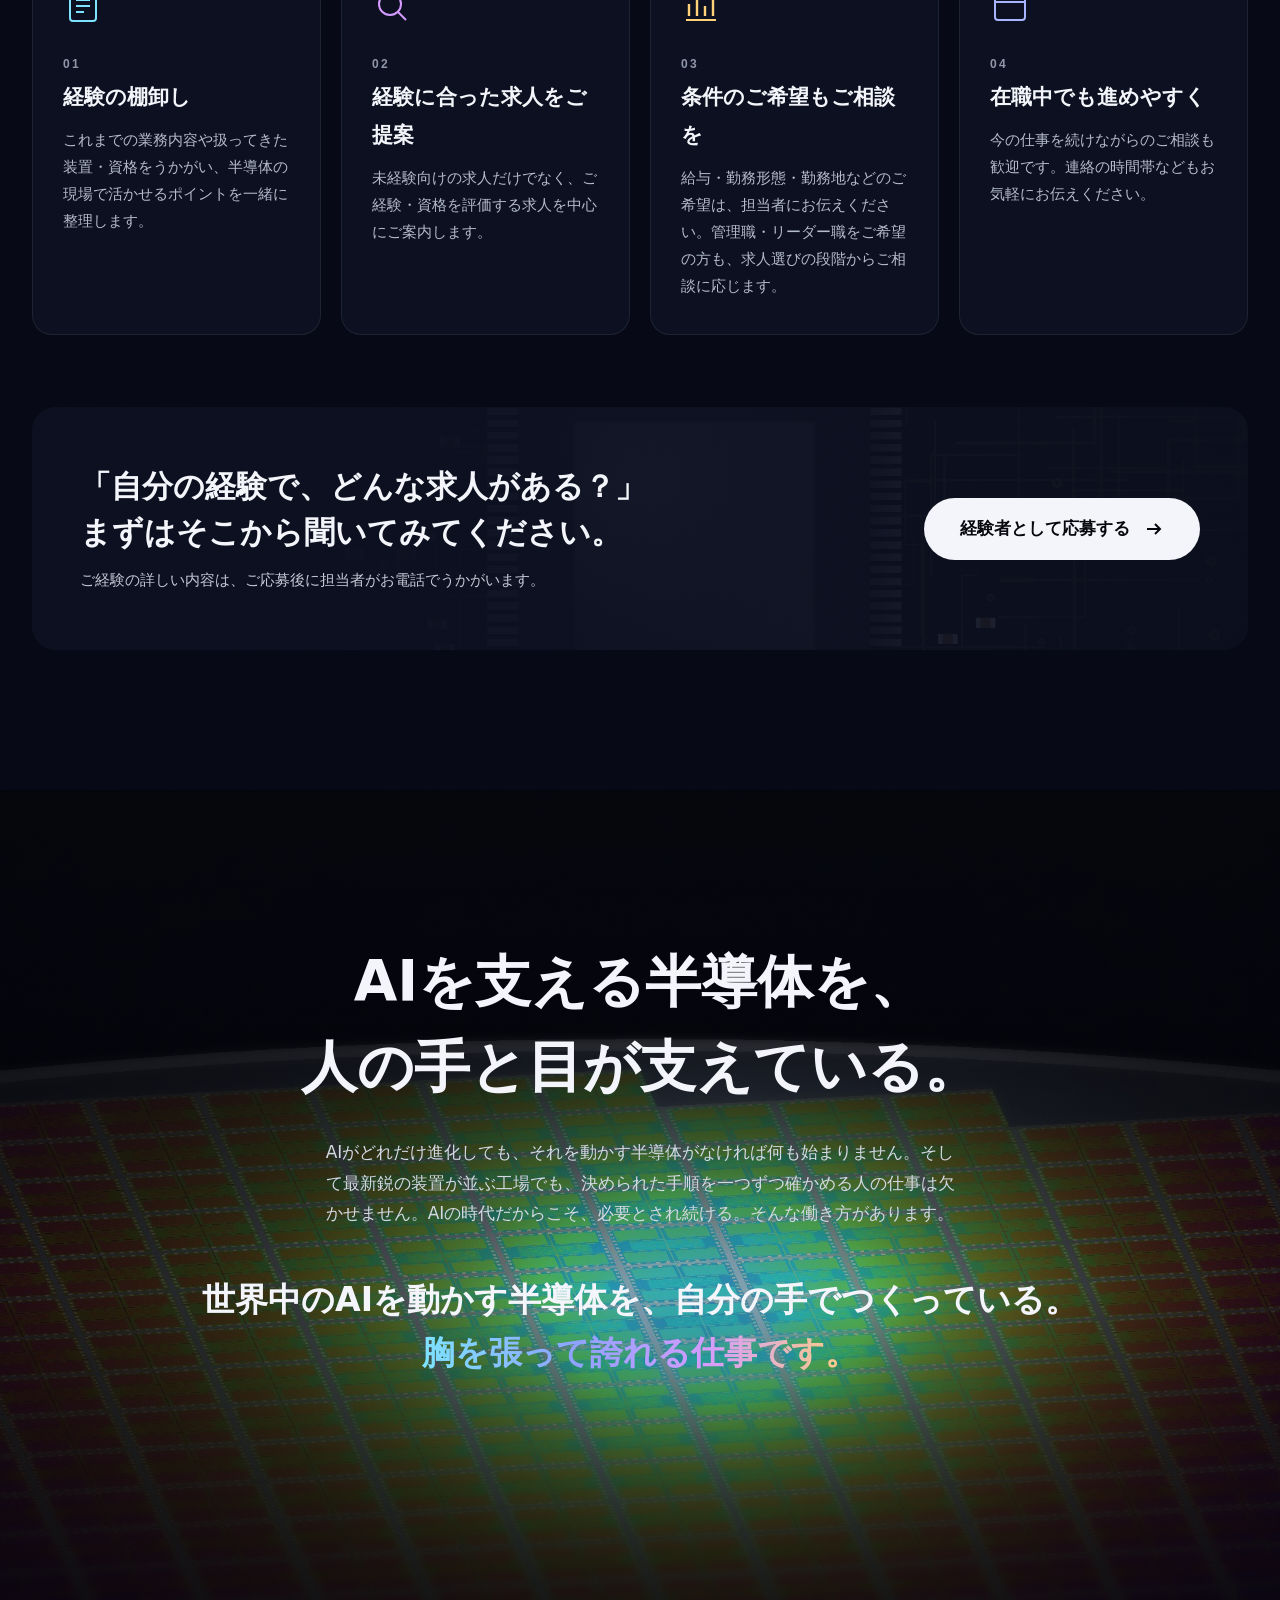
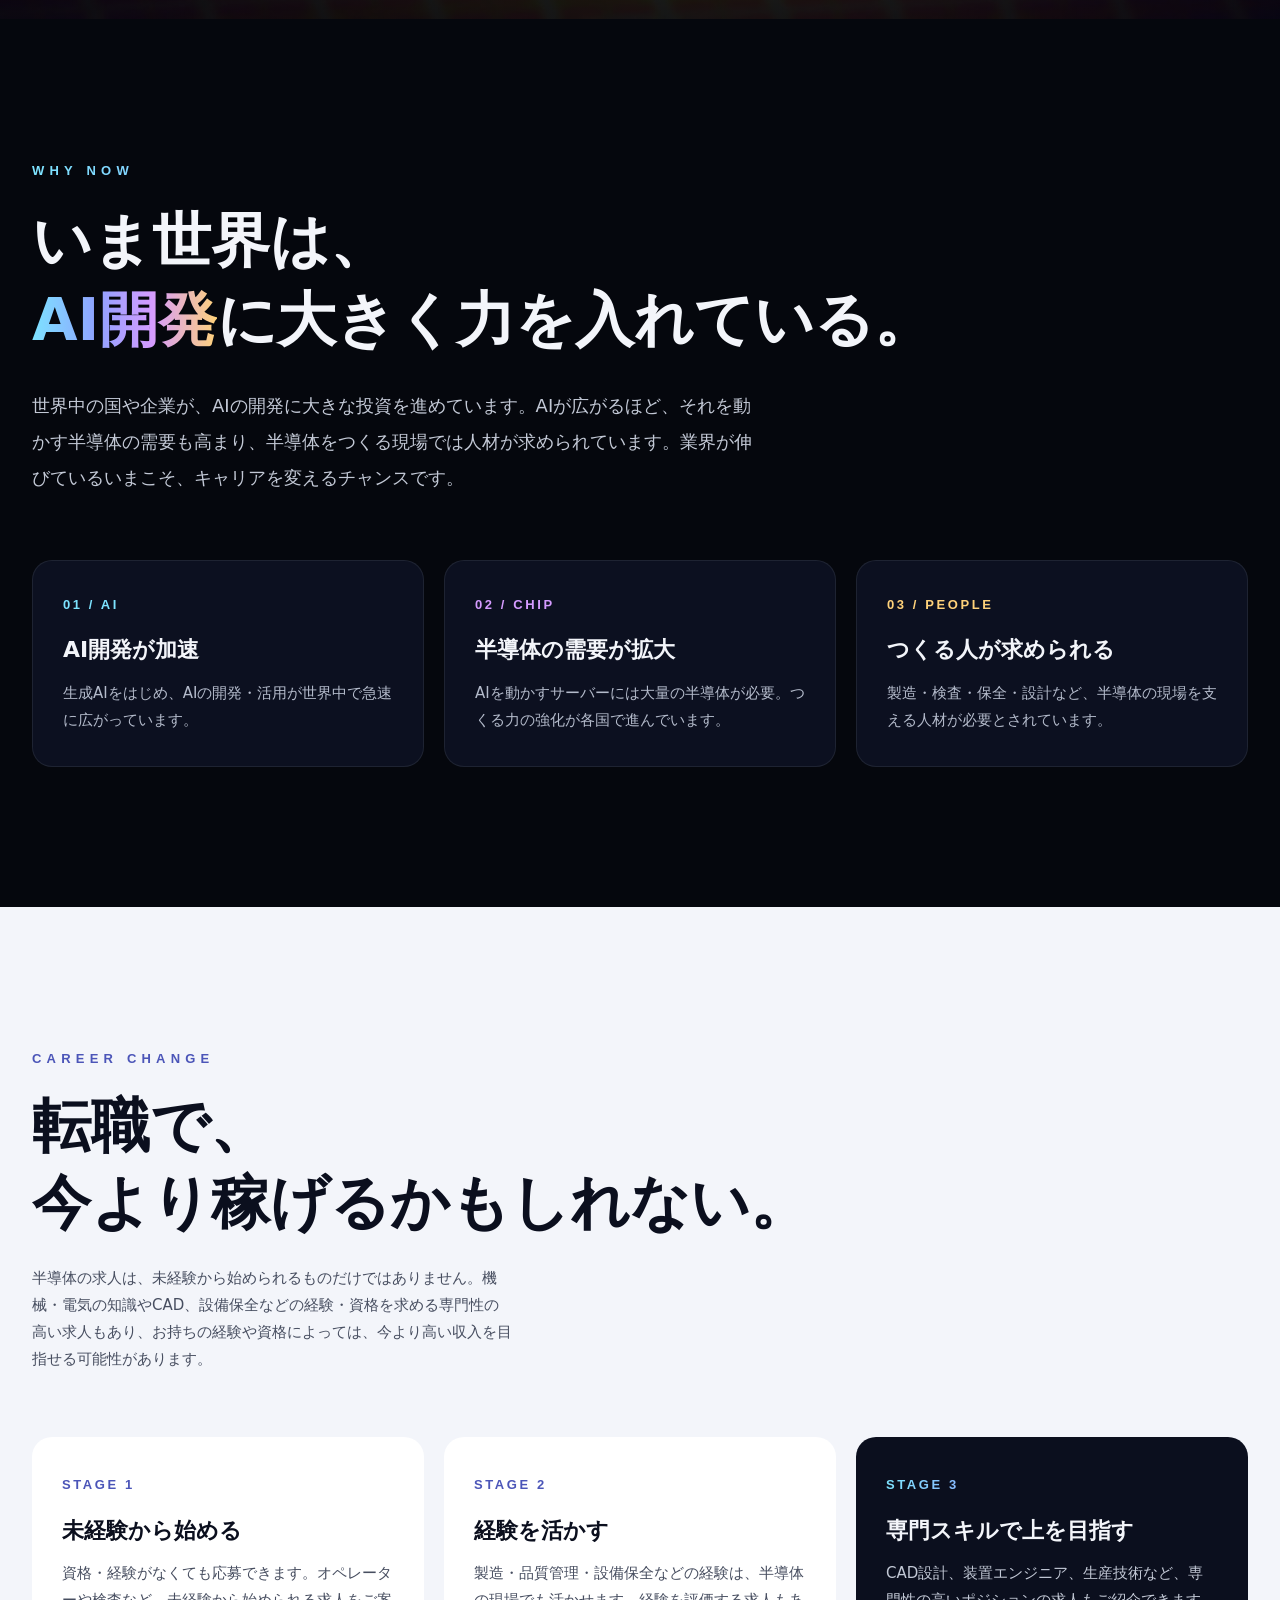
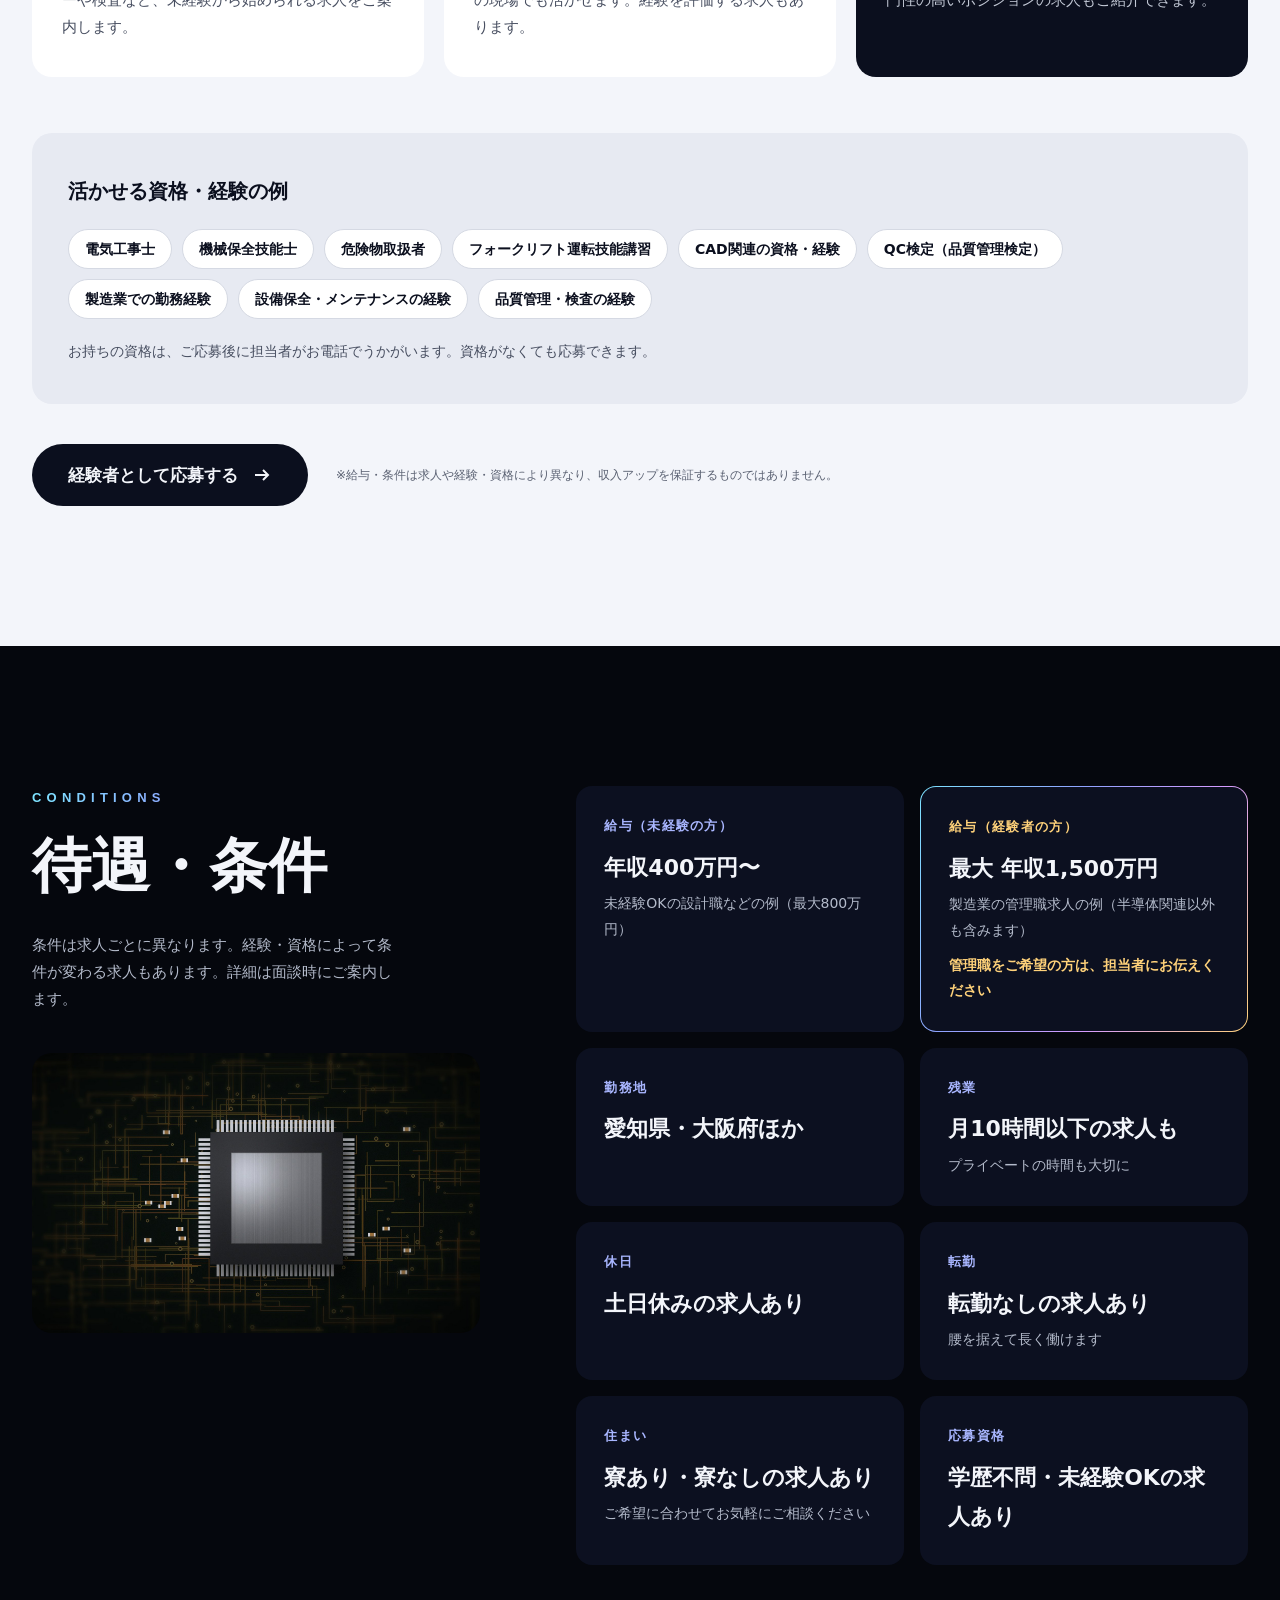
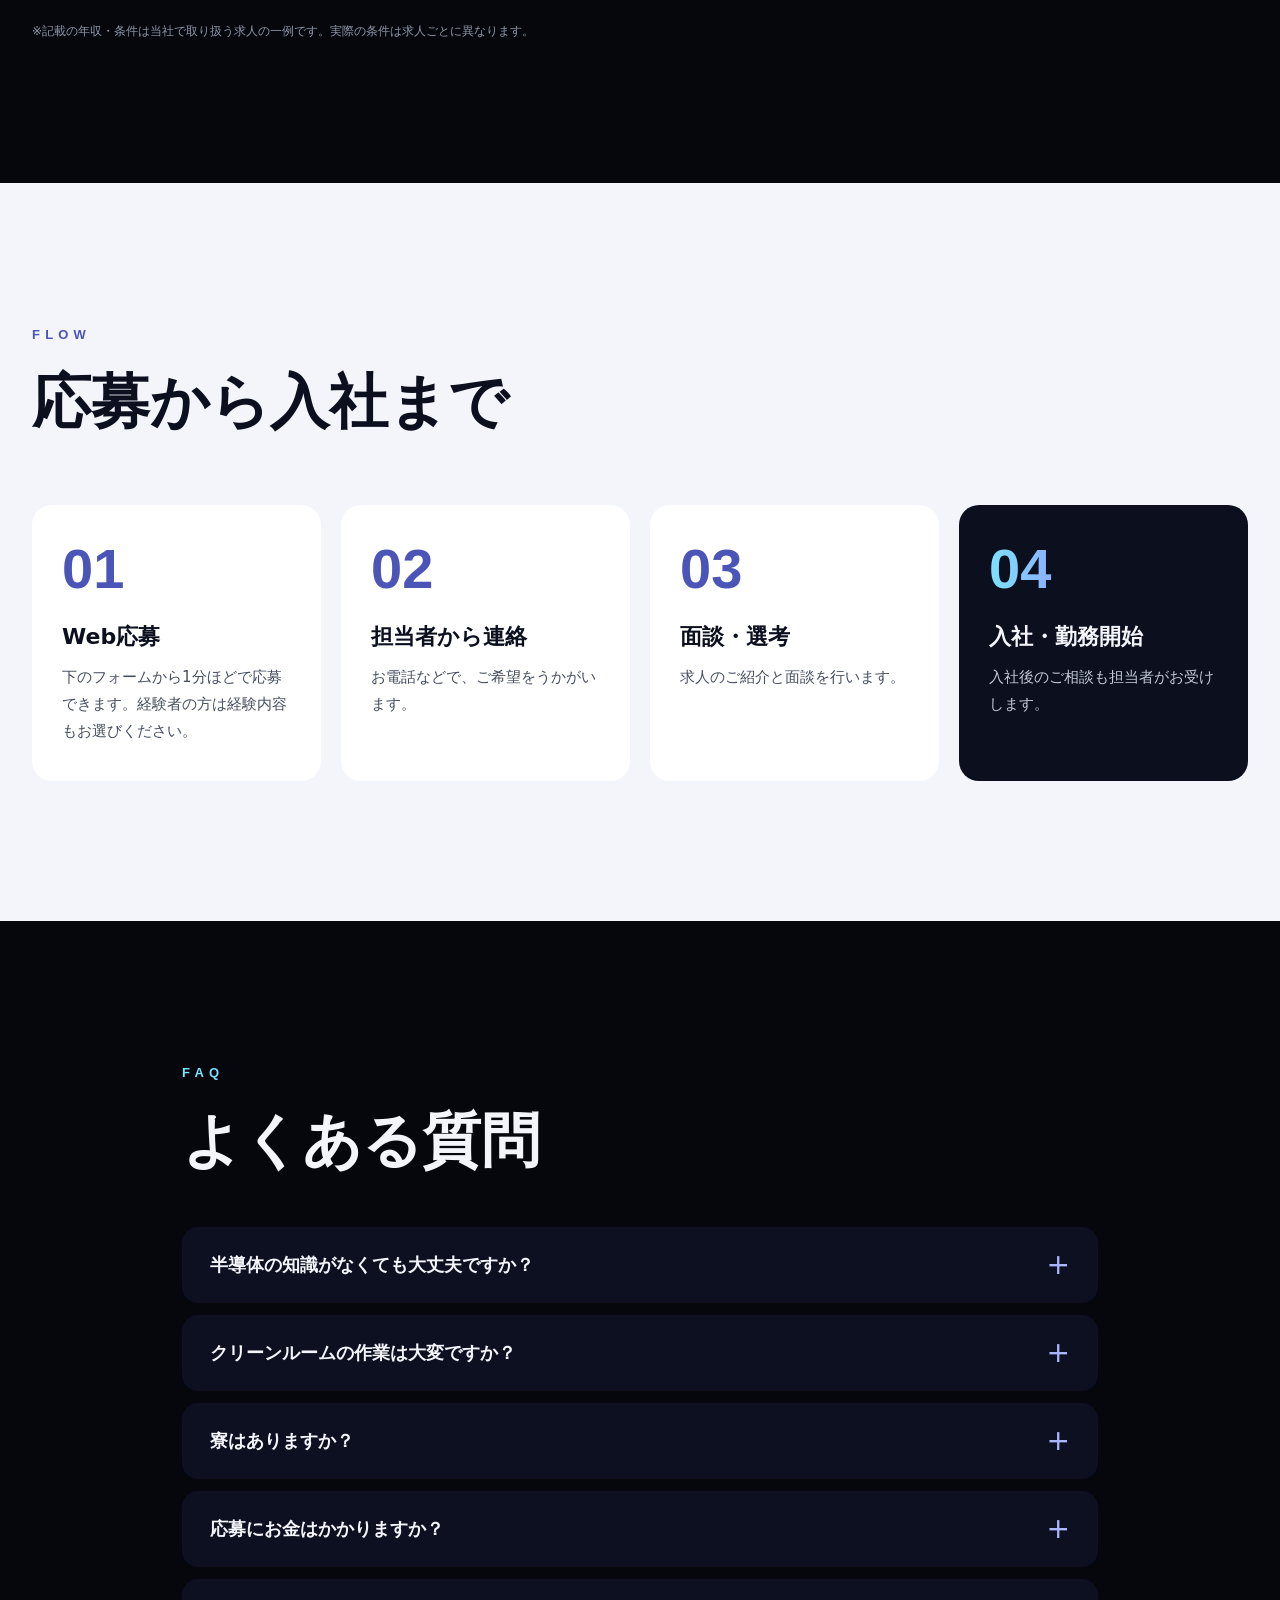
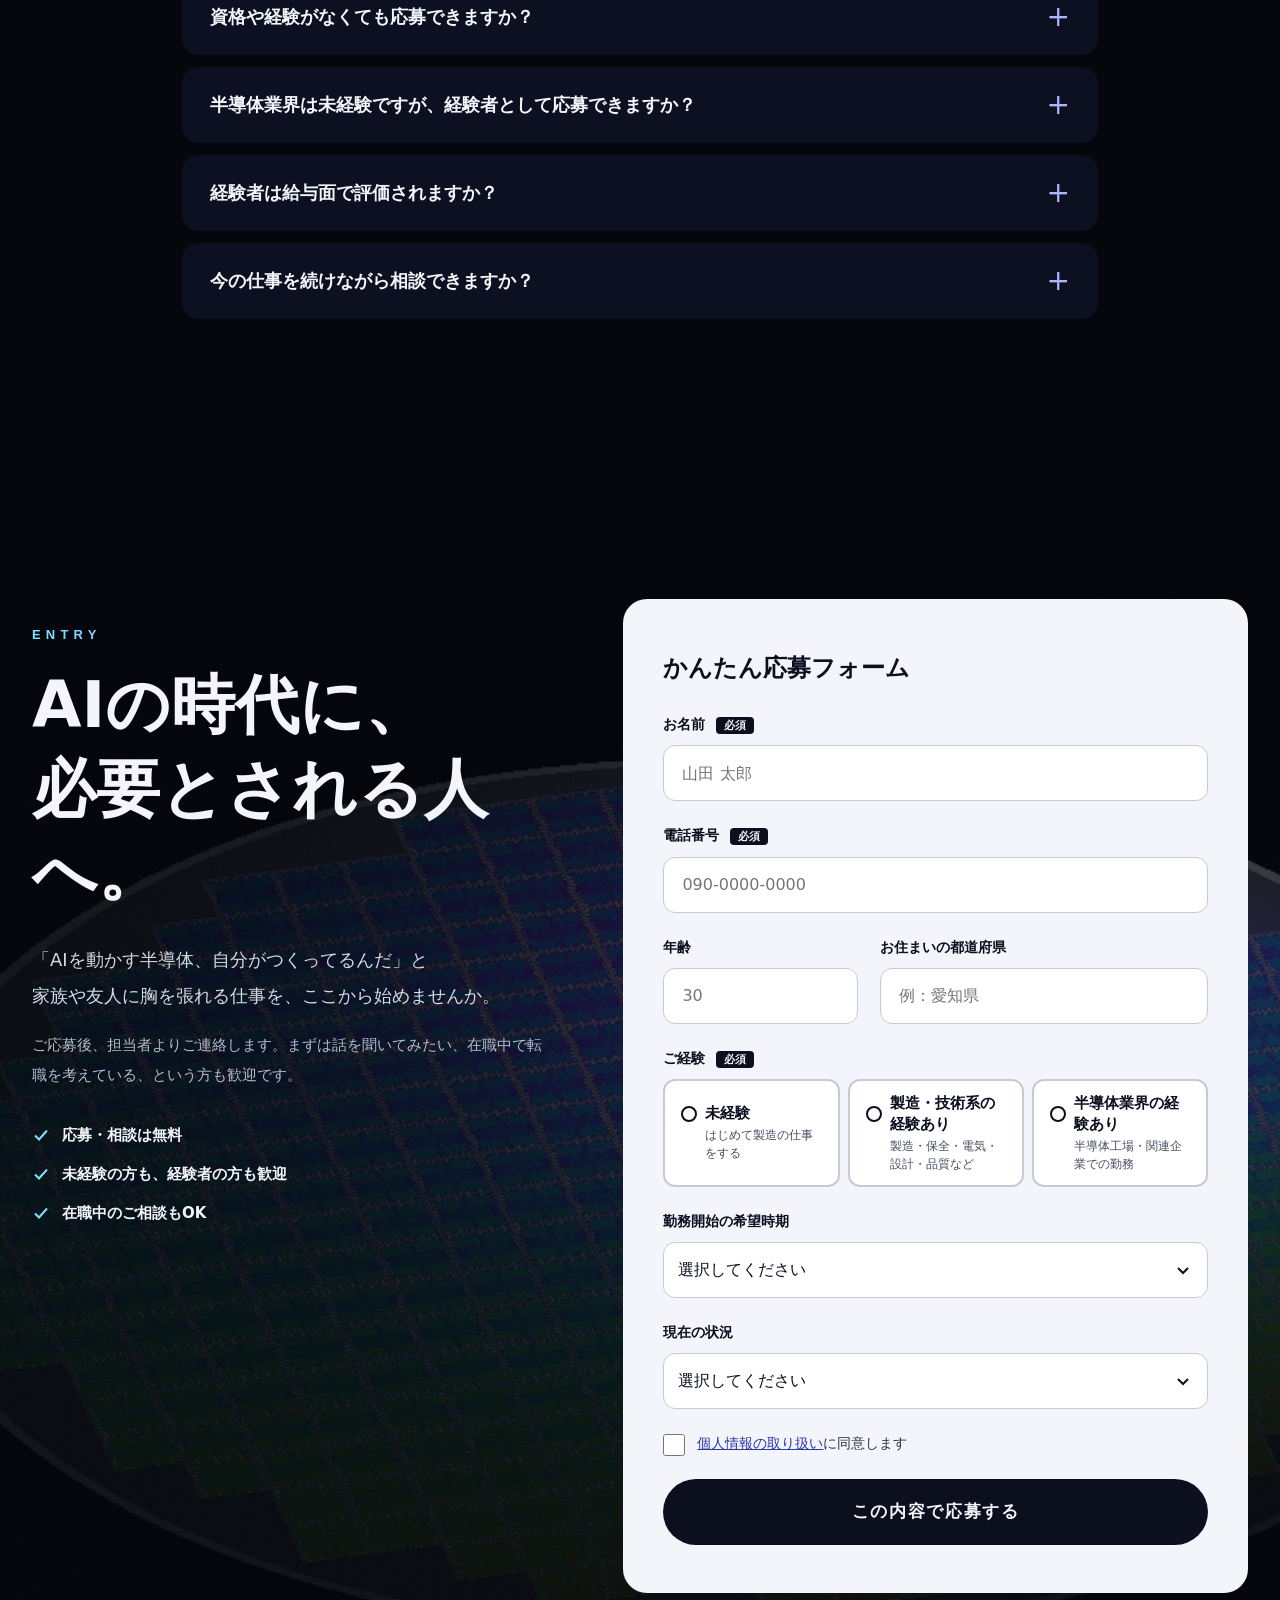
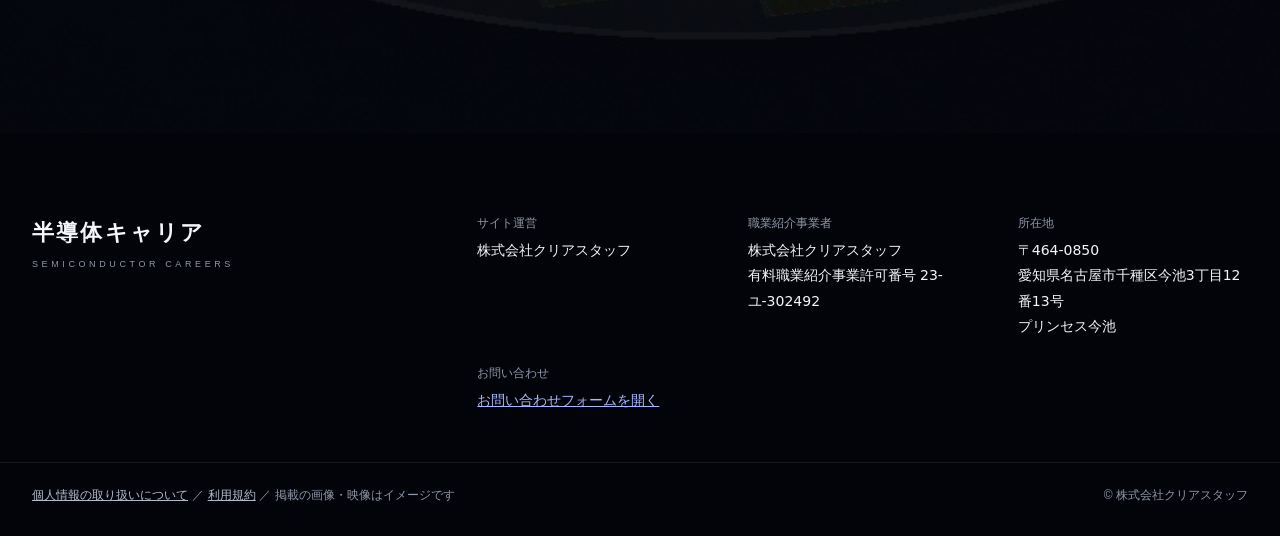
==== commit 2dc7f480: "お住まいの都道府県を自由入力に変更 Co-Authored-By: Claude Opus 5.5 <noreply@anthropic.com> Claude-Session: https://cl" ====
--- a/index.html
+++ b/index.html
@@ -524,12 +524,7 @@
 </div>
 <div style="flex: 2 1 220px; display: flex; flex-direction: column; gap: 8px">
 <label for="f-area" style="font-size: 14px; font-weight: 700">お住まいの都道府県</label>
-<div class="sel">
-<svg width="14" height="12" viewBox="0 0 14 12" aria-hidden="true"><path d="M2 4l5 5 5-5" fill="none" stroke="#0B0F1E" style="stroke-width: 2"></path></svg>
-<select id="f-area" name="area" style="min-height: 56px; padding: 0 14px; border: 1px solid #C5CAD6; border-radius: 12px; background: #FFFFFF; color: #0B0F1E; font-size: 16px">
-<option value="">選択してください</option><option>愛知県</option><option>岐阜県</option><option>三重県</option><option>静岡県</option><option>大阪府</option><option>その他</option>
-</select>
-</div>
+<input id="f-area" name="area" type="text" maxlength="20" autocomplete="address-level1" placeholder="例：愛知県" style="min-height: 56px; padding: 0 18px; border: 1px solid #C5CAD6; border-radius: 12px; background: #FFFFFF; color: #0B0F1E; font-size: 16px">
 </div>
 </div>
 
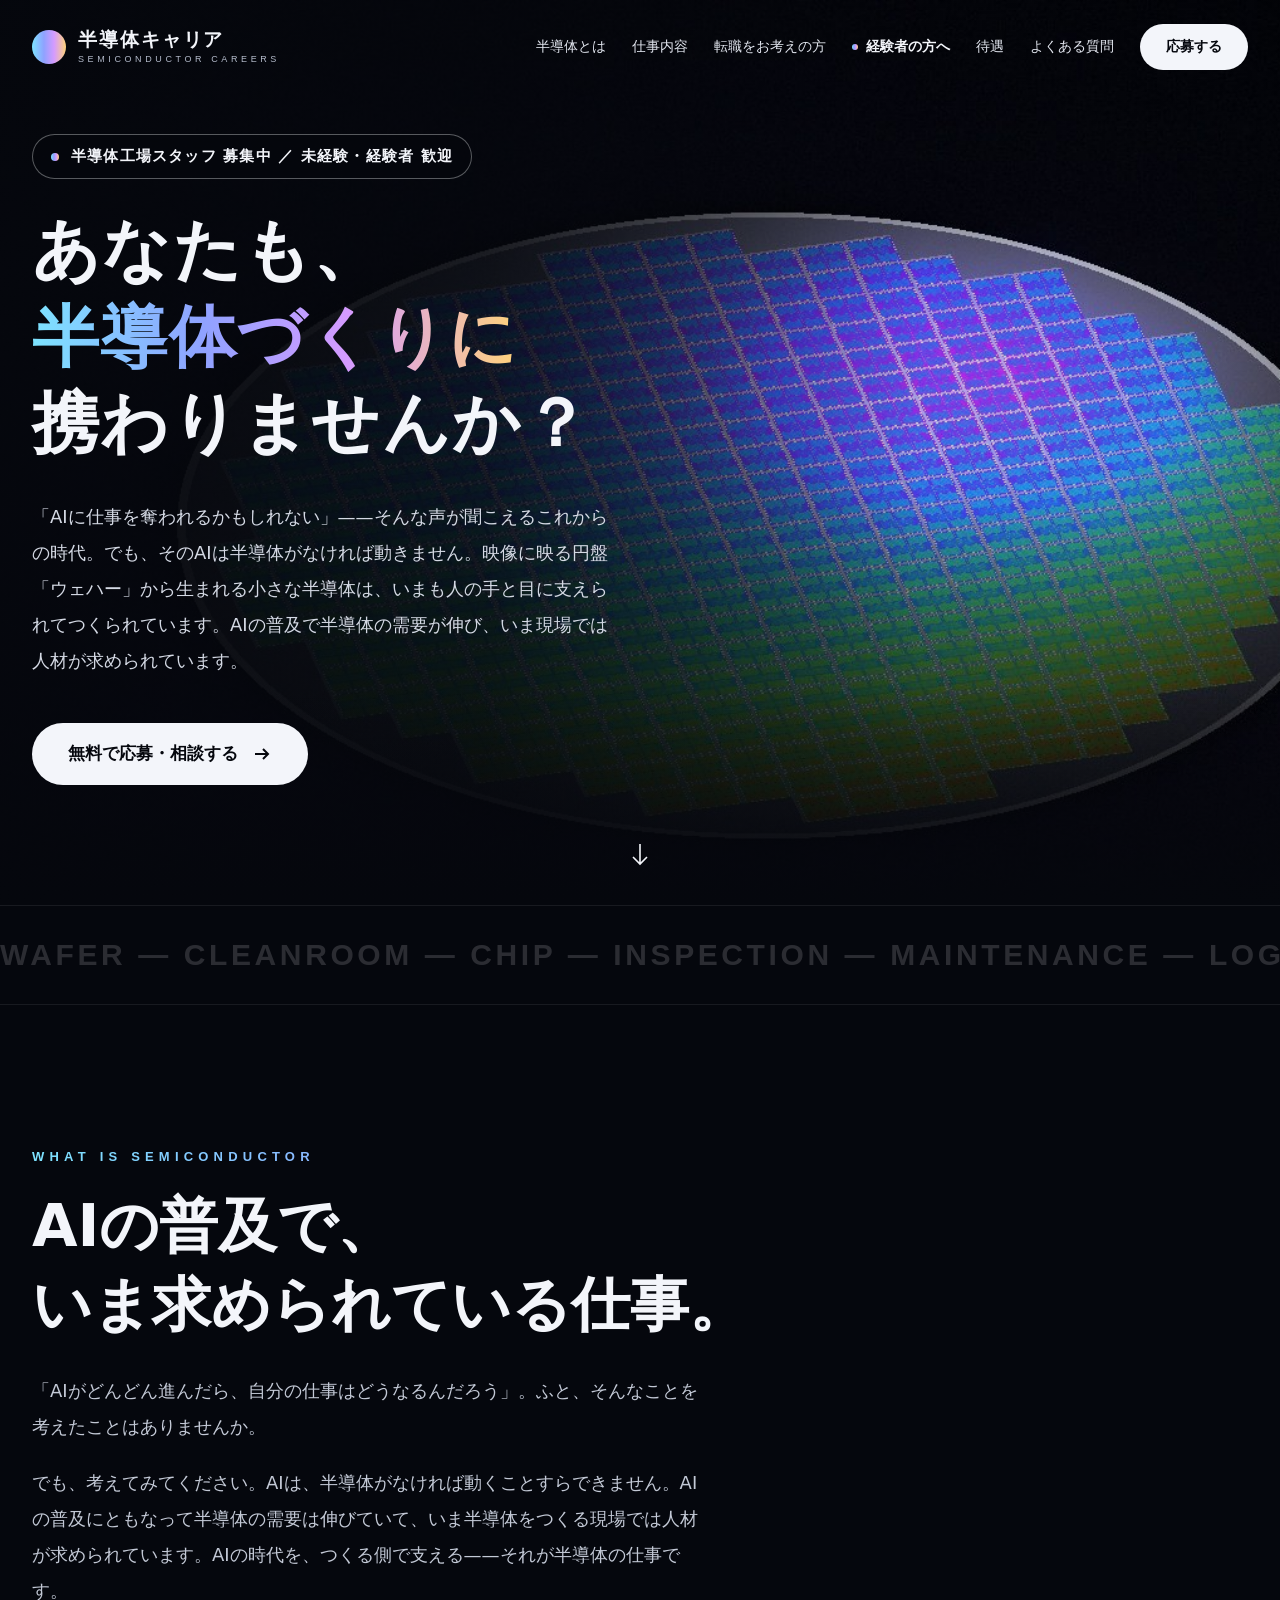
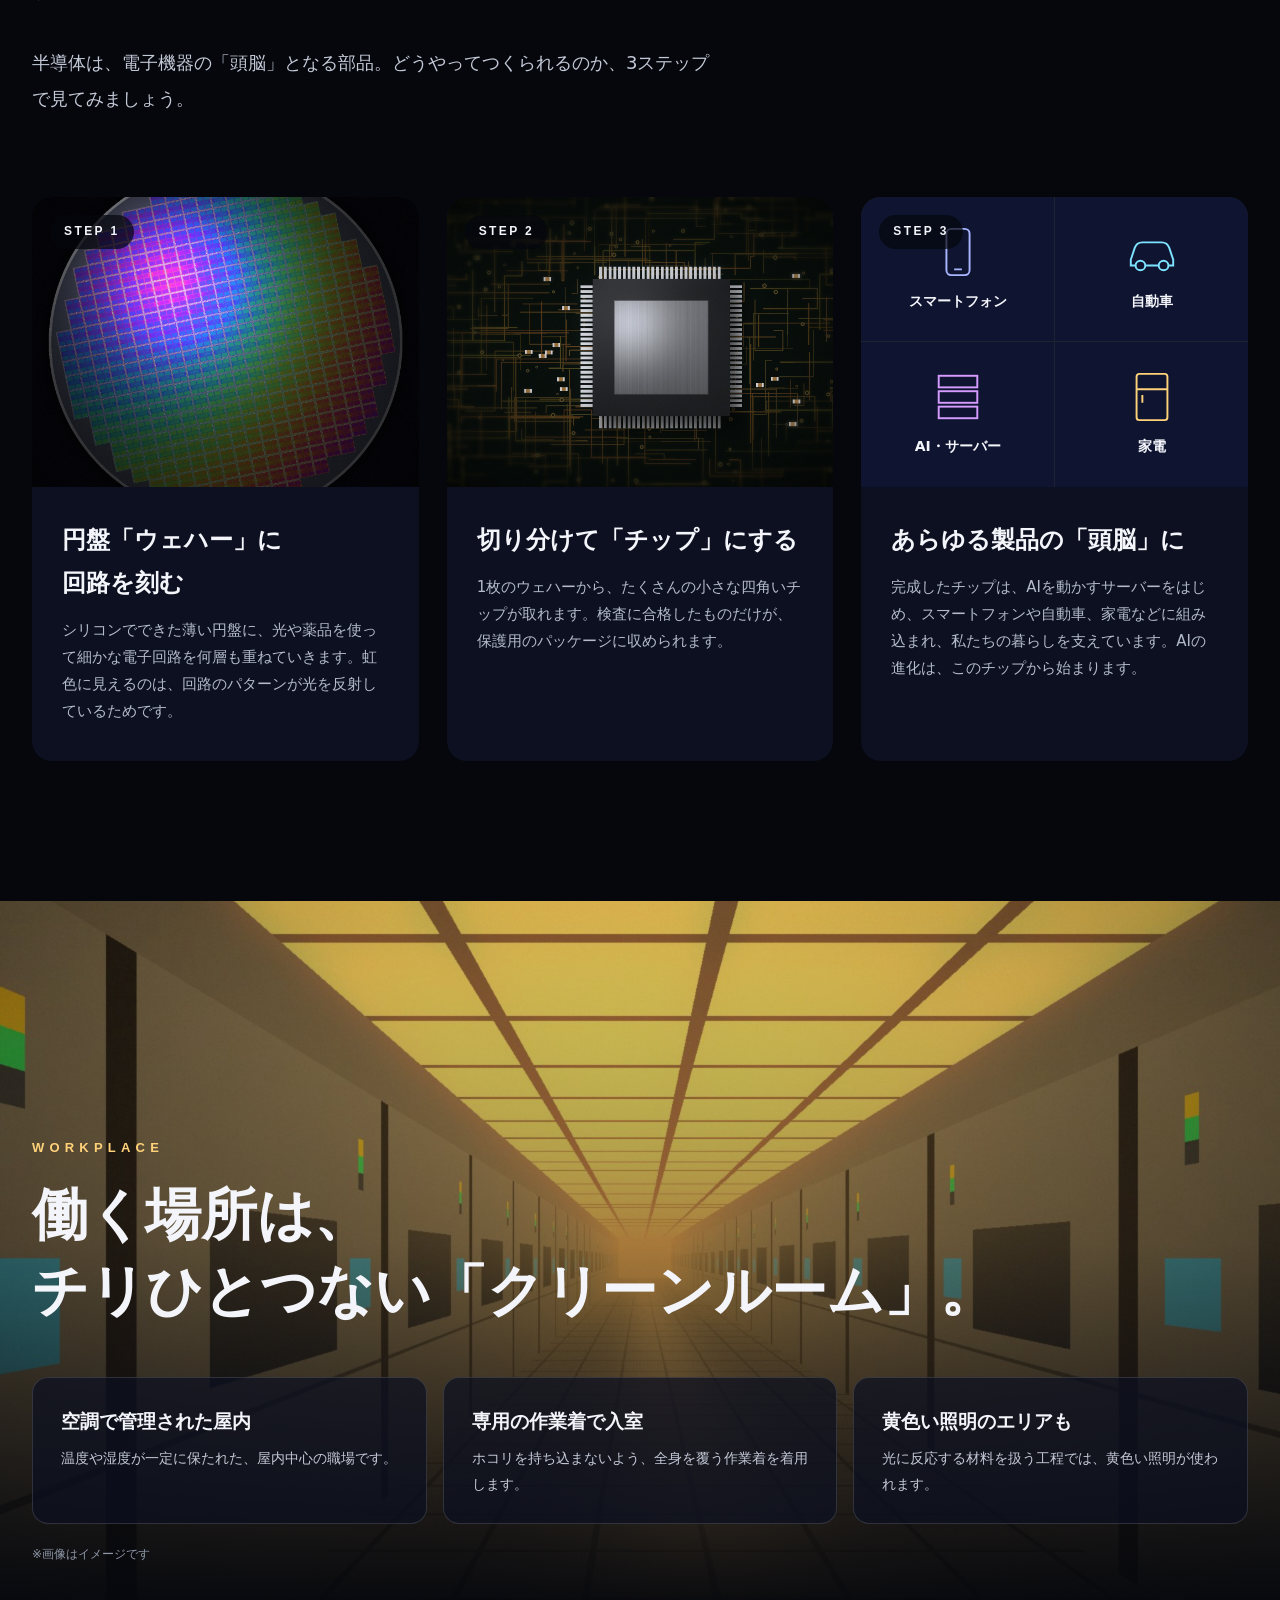
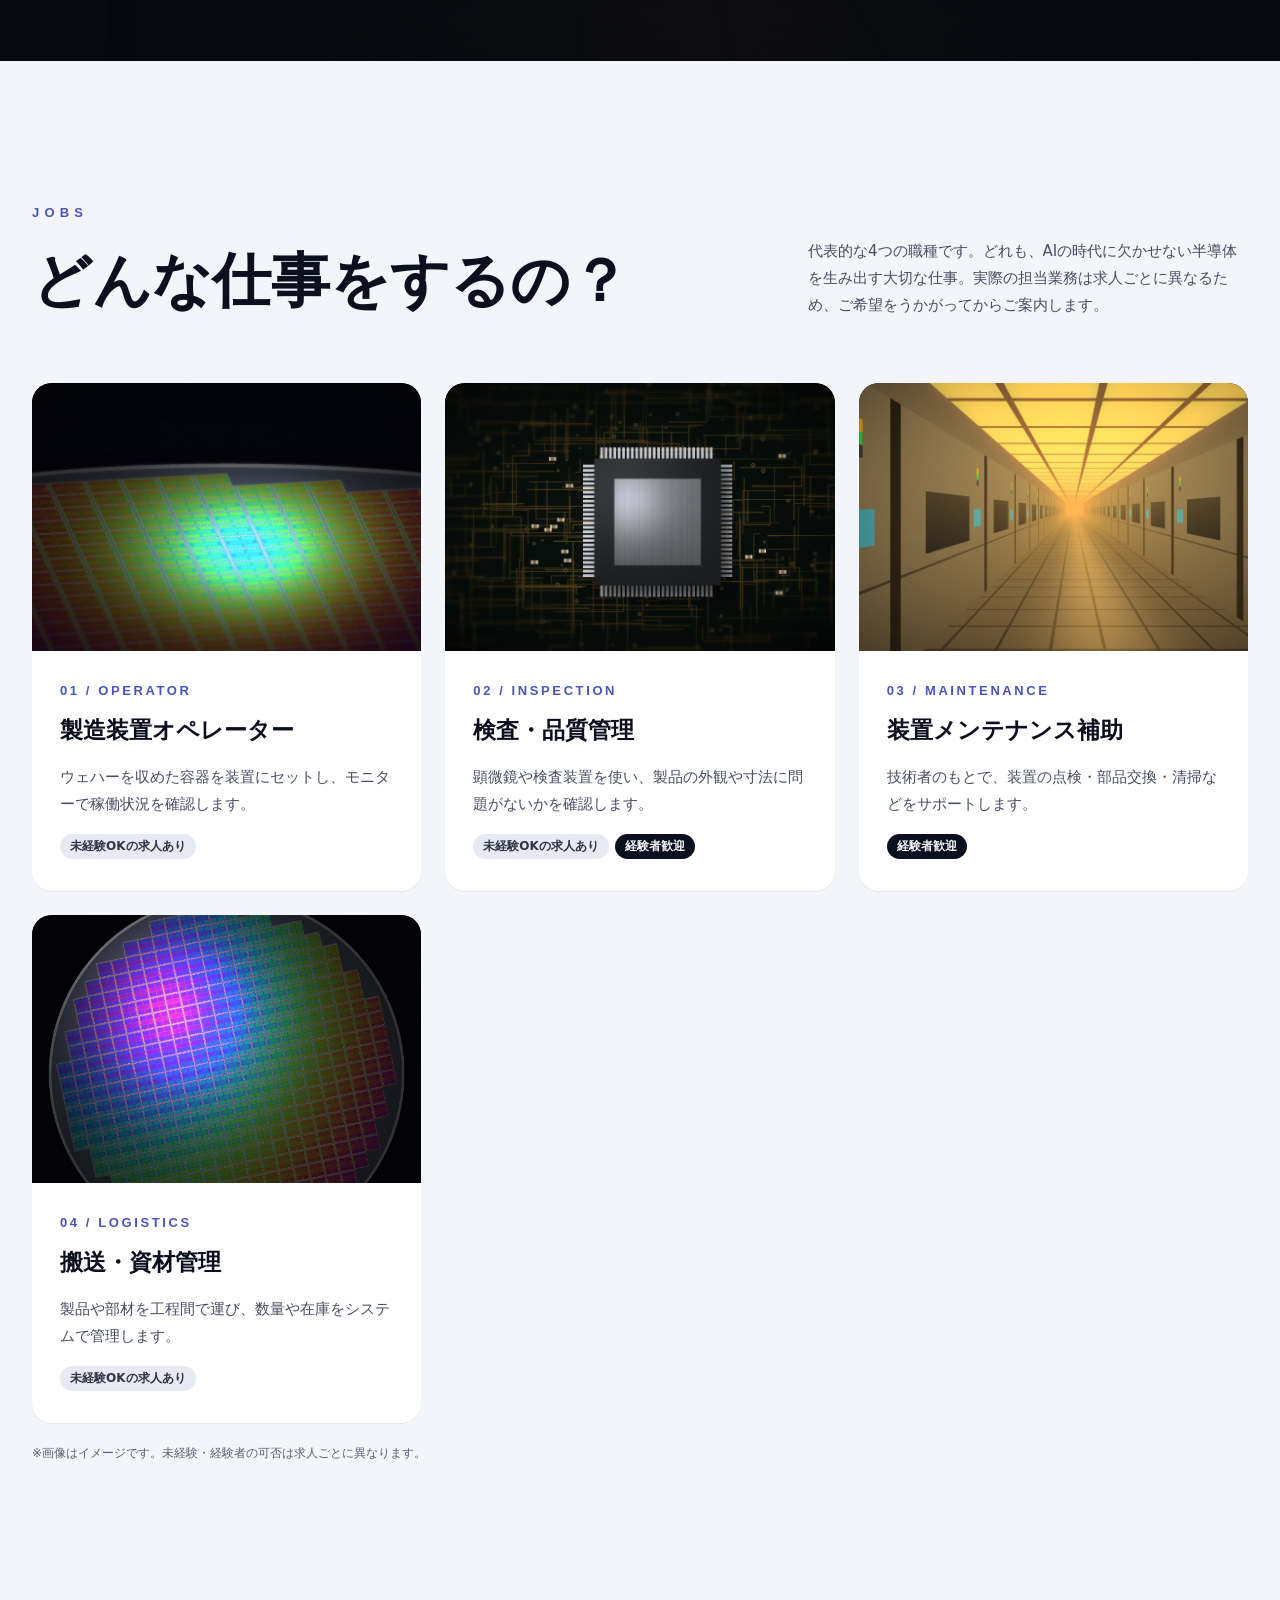
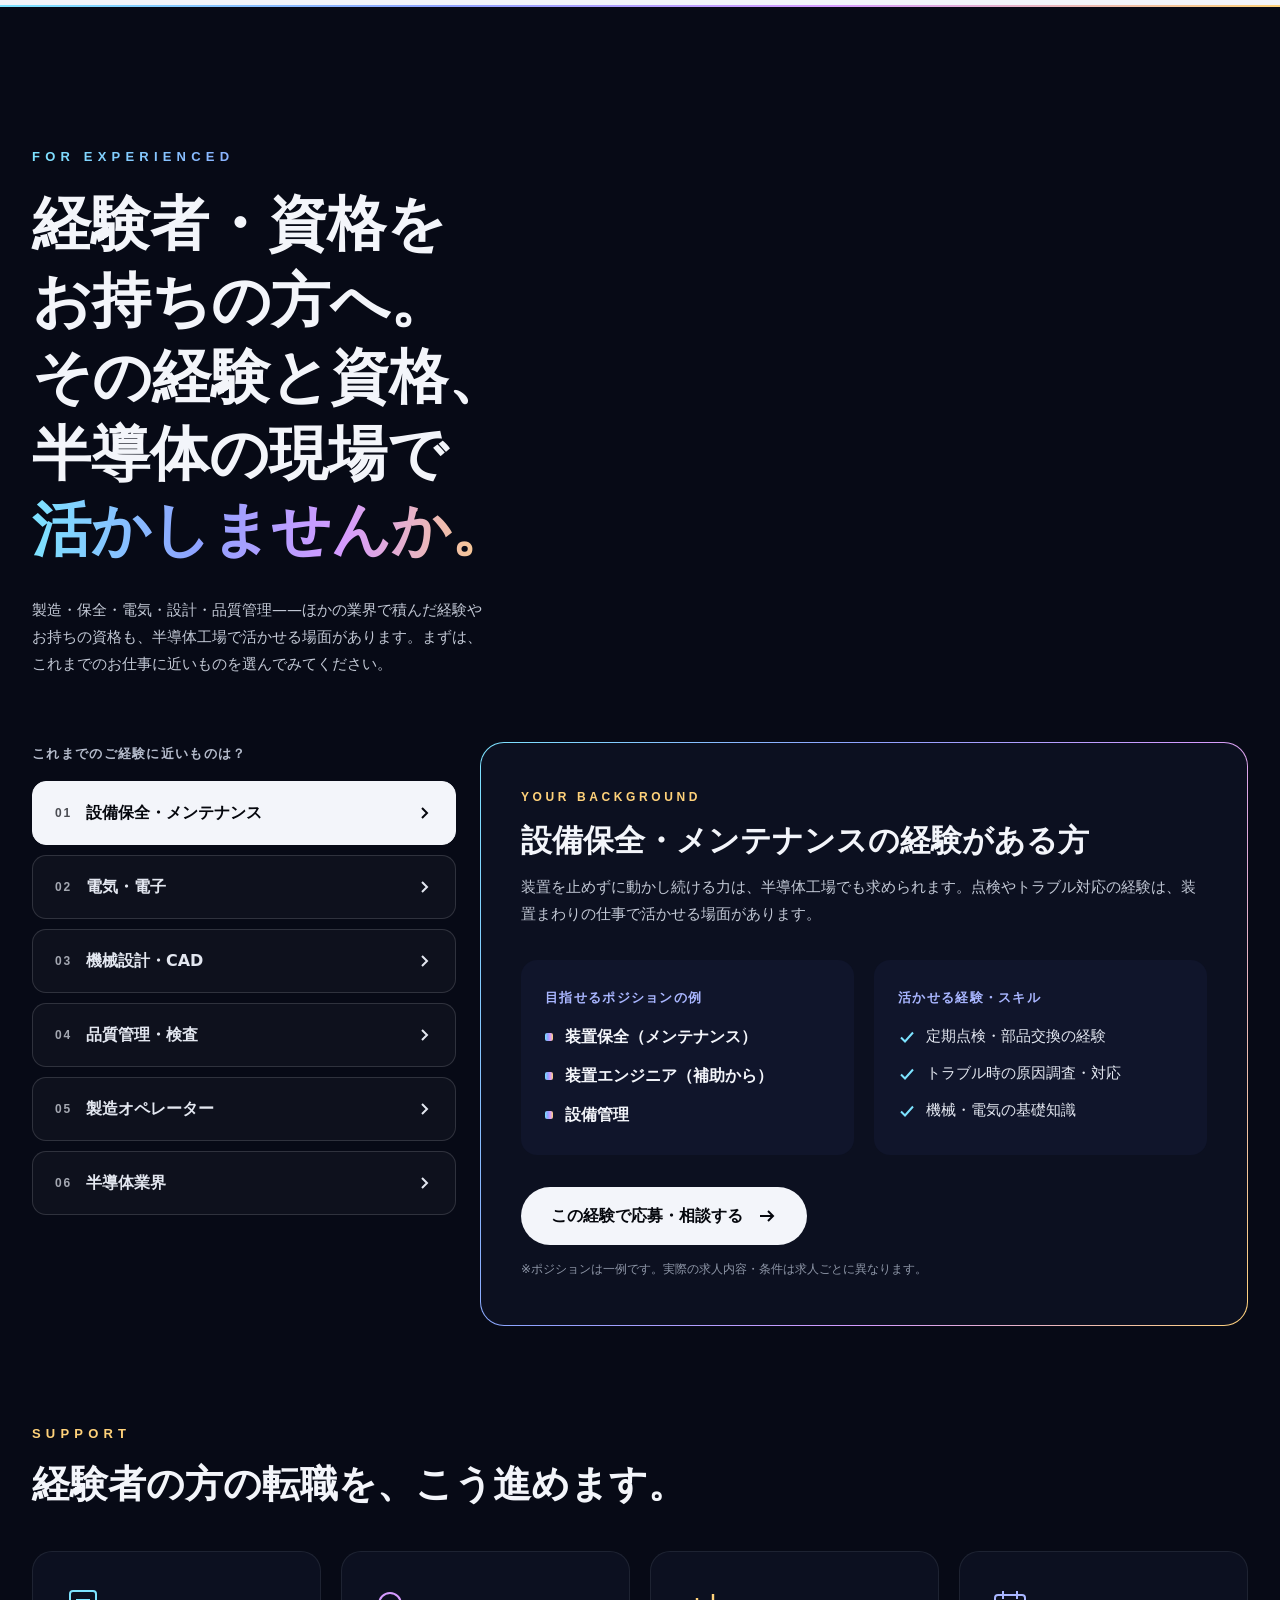
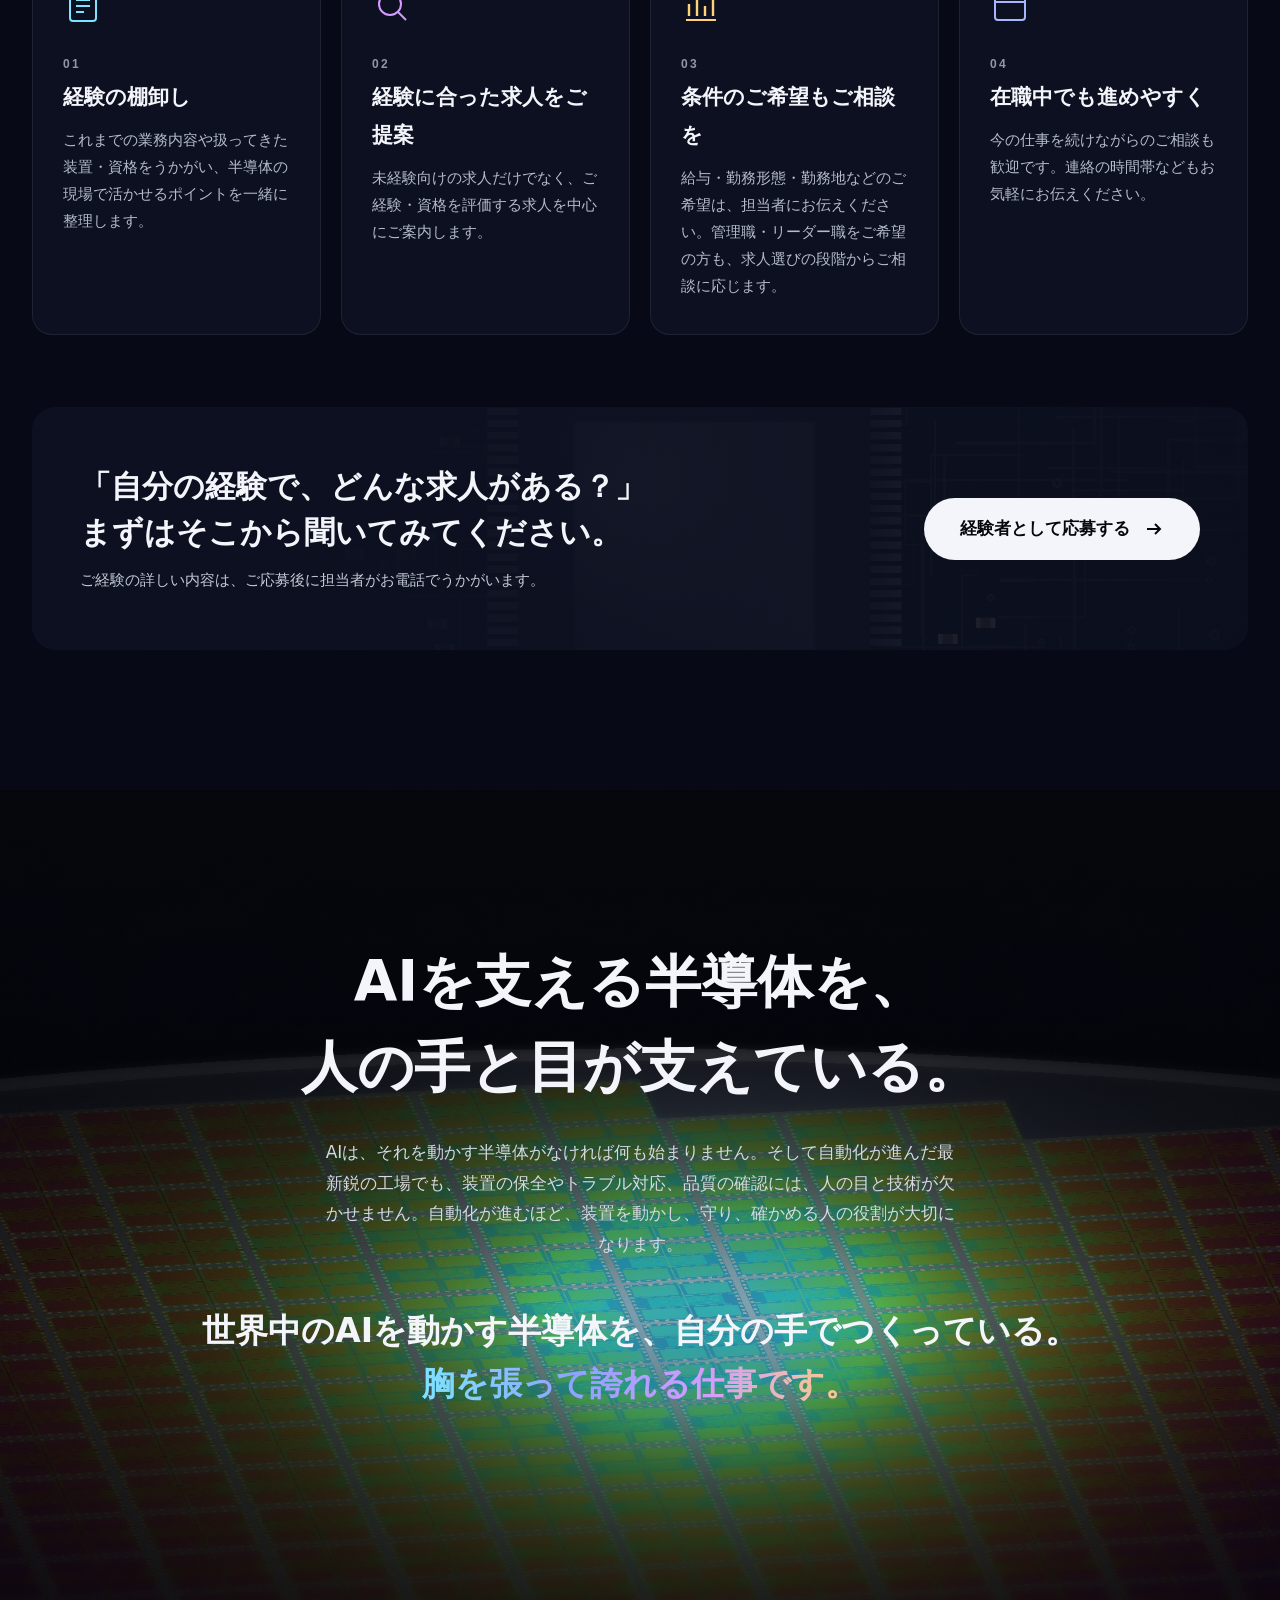
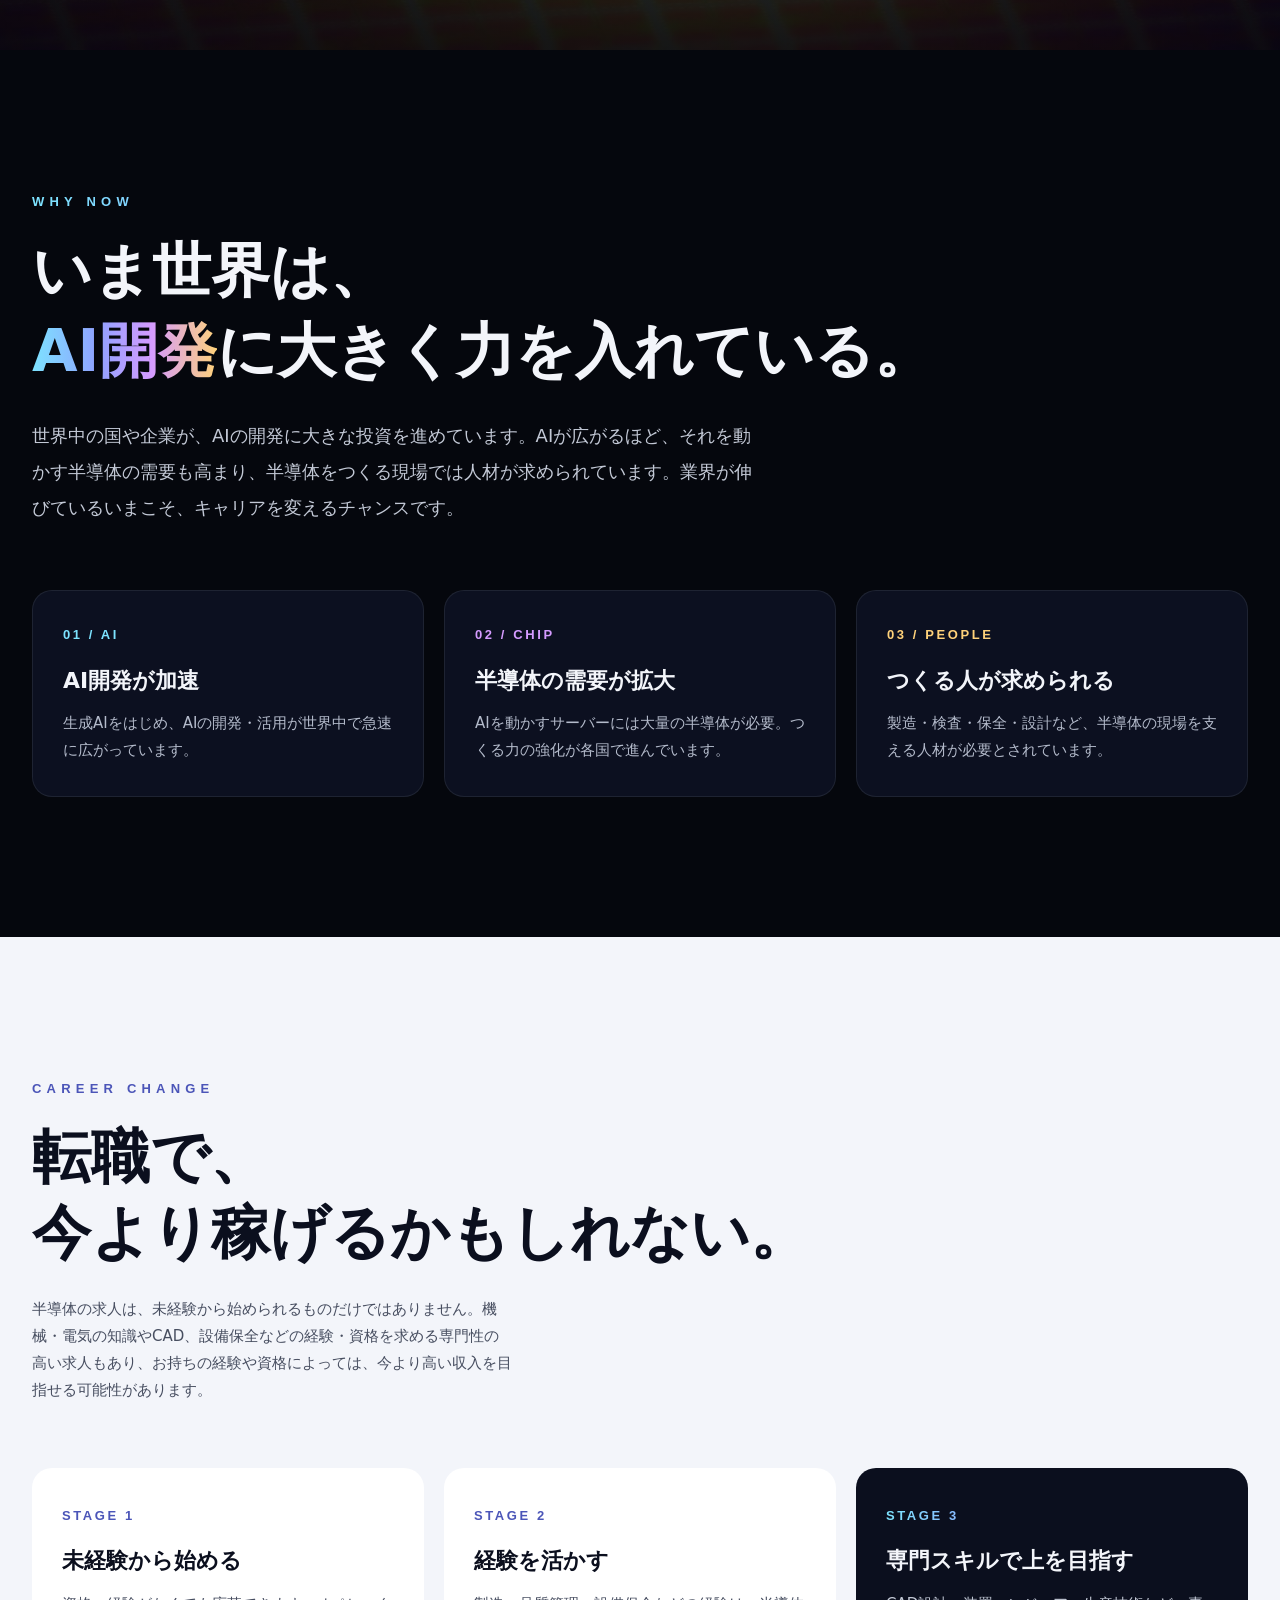
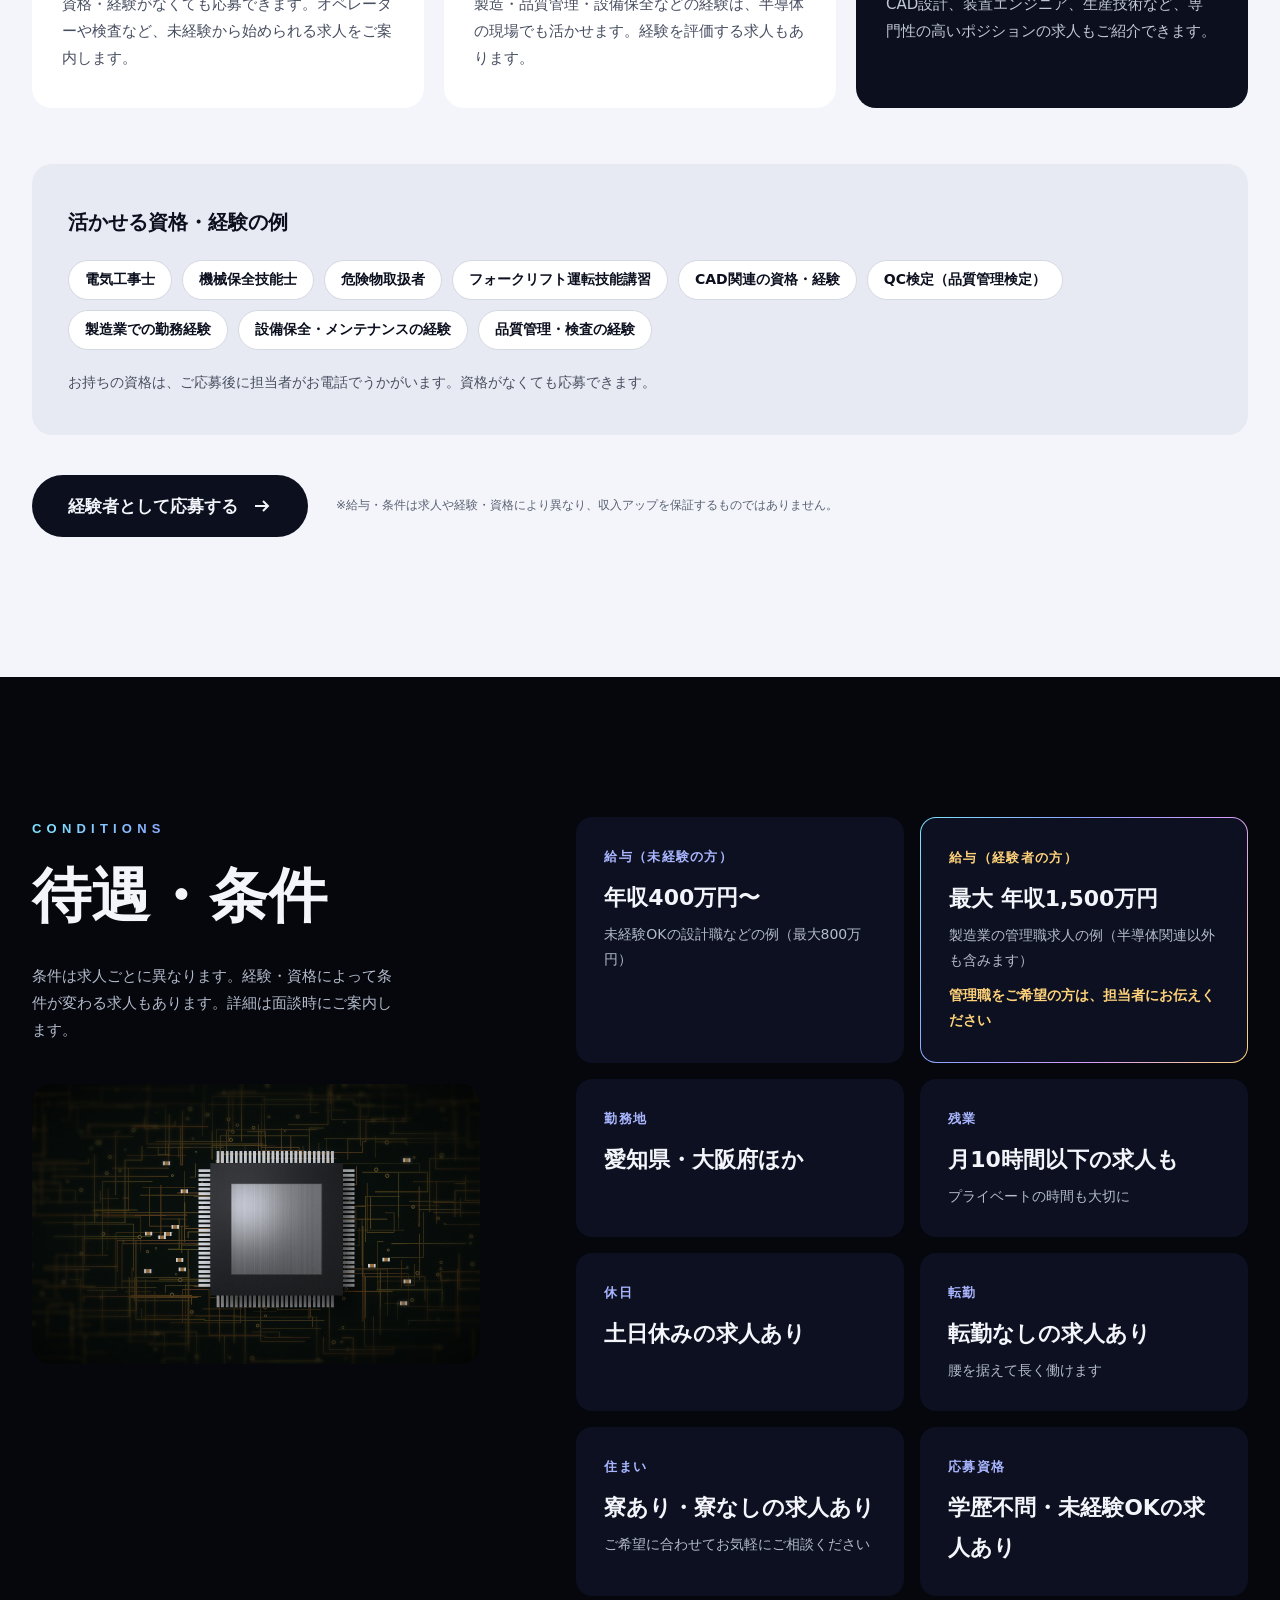
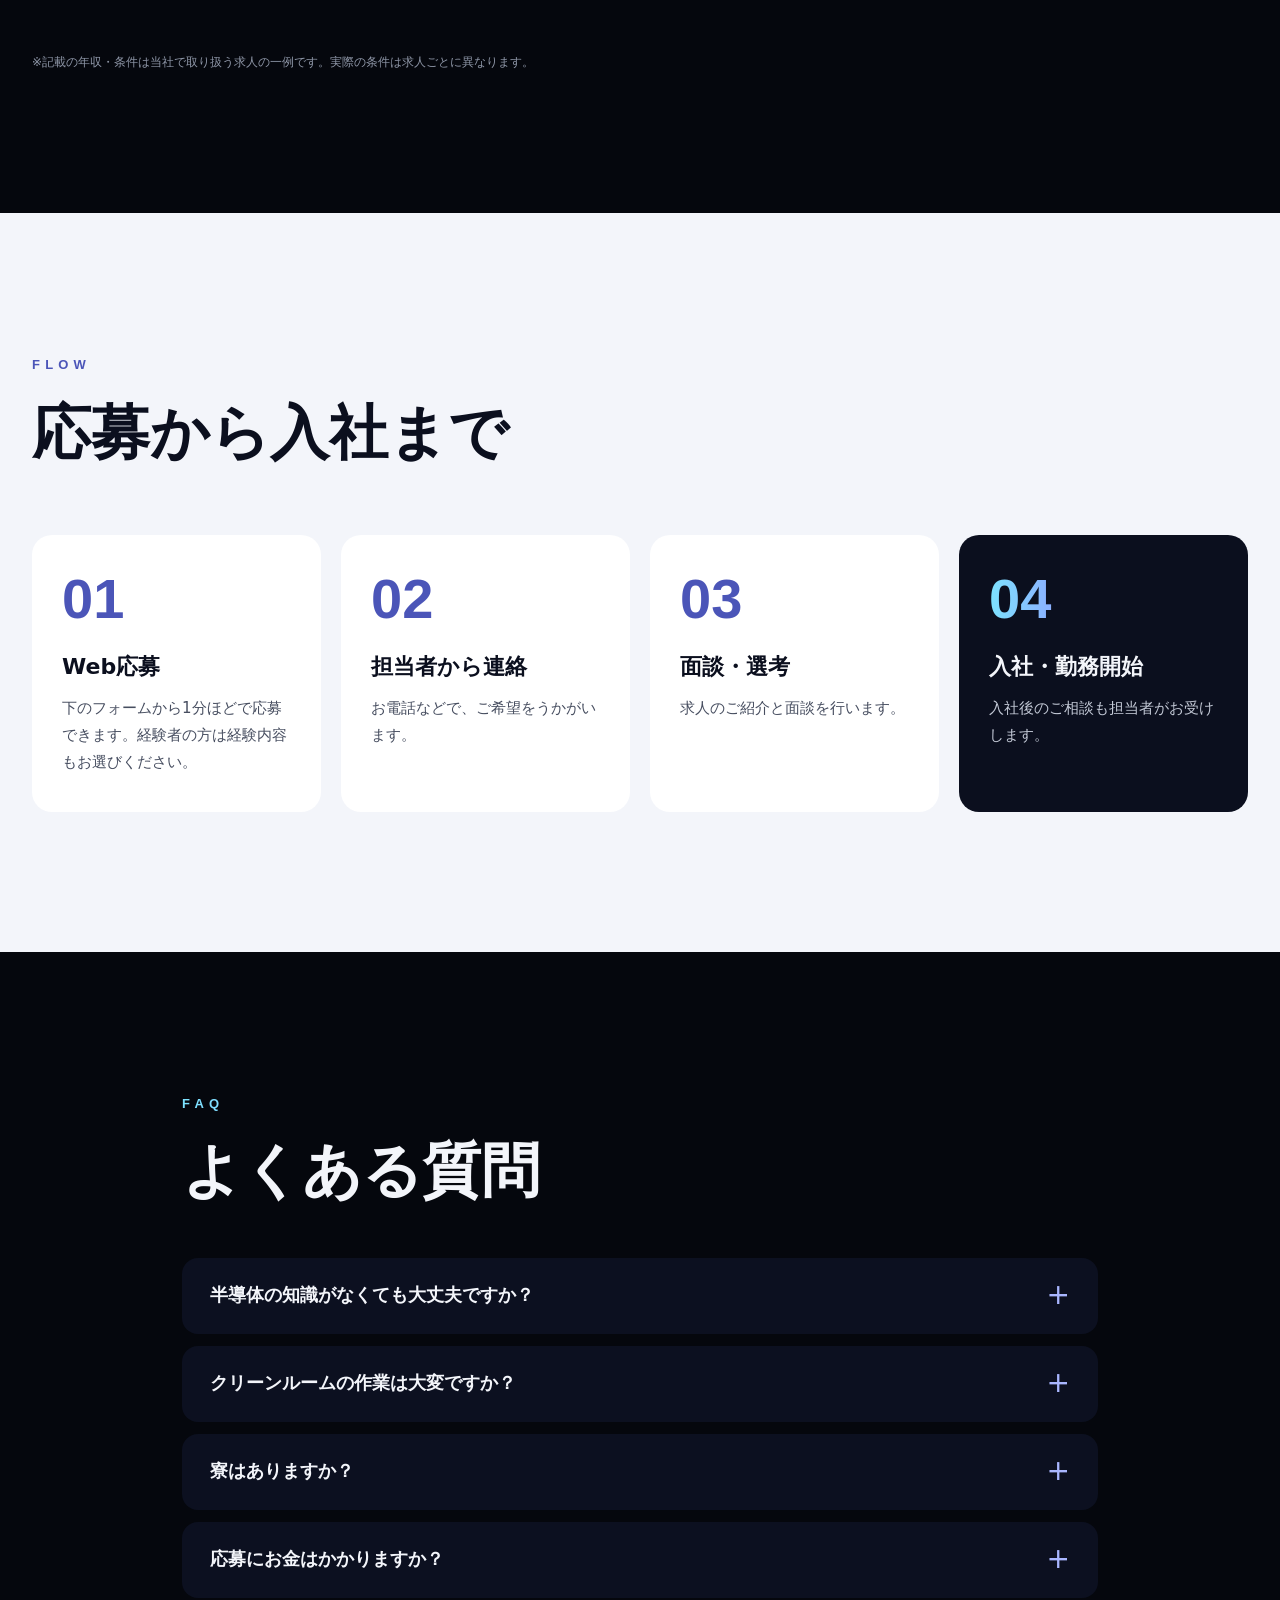
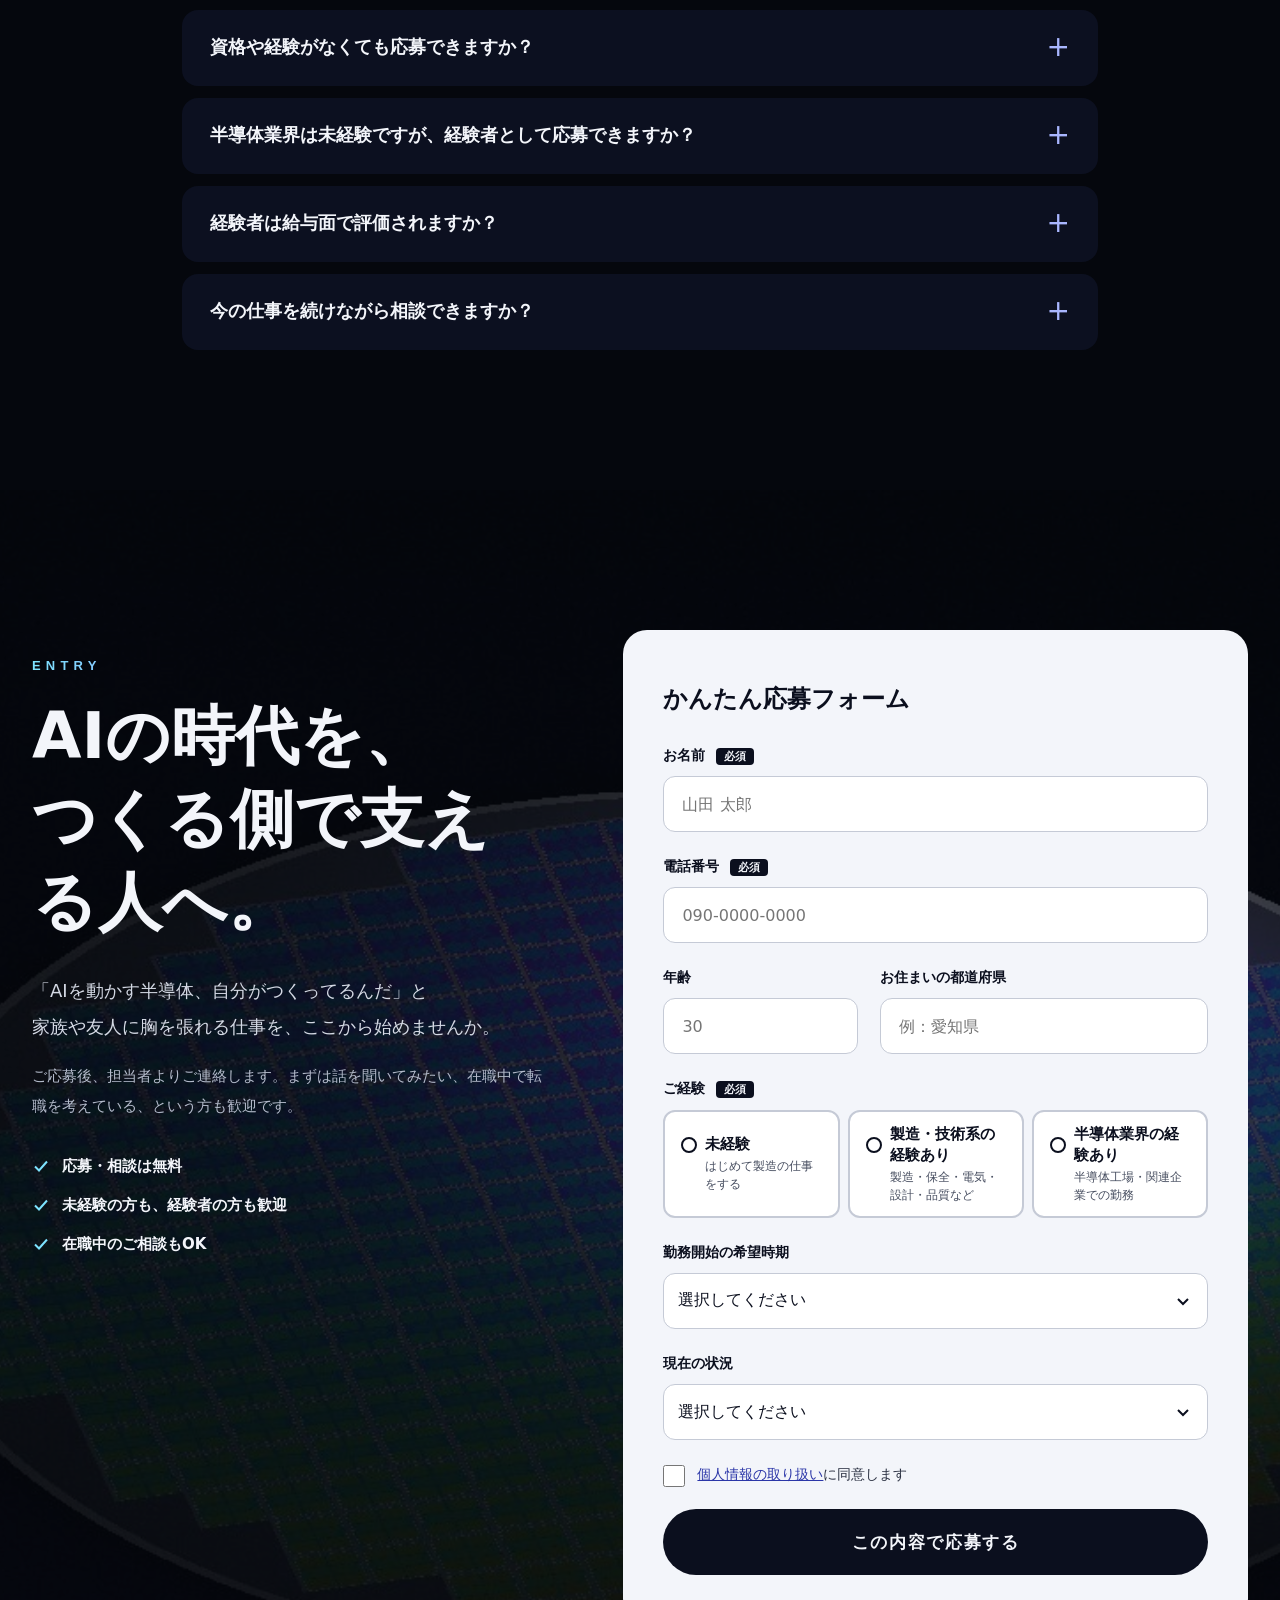
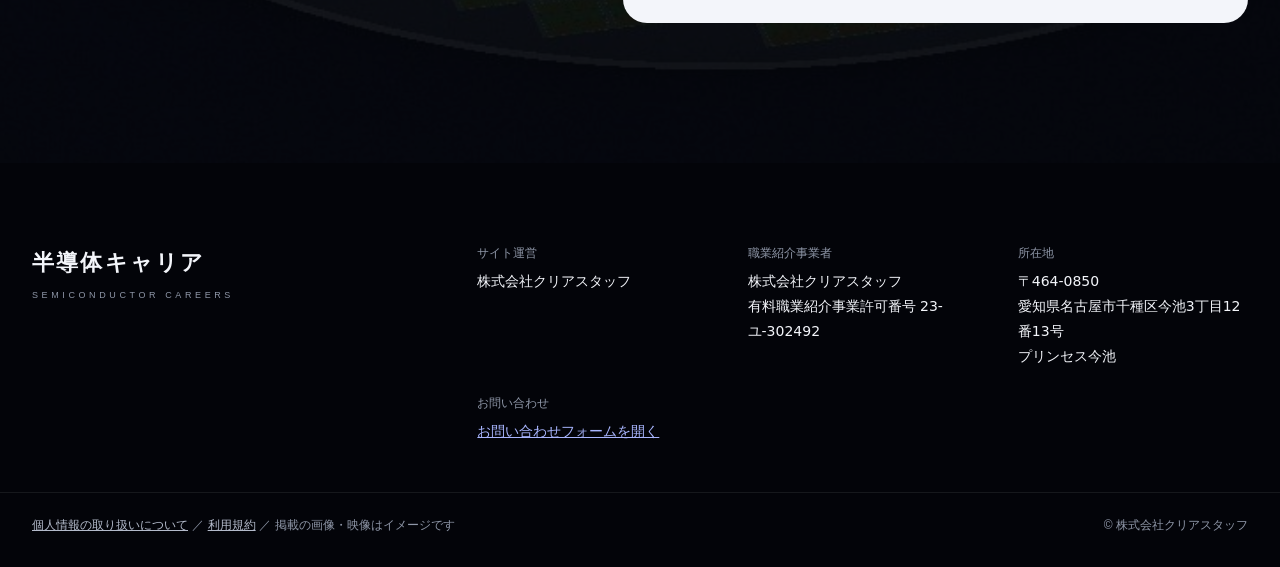
==== commit 6e2f43f8: "将来の雇用を保証するように読める表現を、現在の事実にとどめる表現へ修正 Co-Authored-By: Claude Opus 5.5 <noreply@anthropic.com> Claude-S" ====
--- a/index.html
+++ b/index.html
@@ -58,7 +58,7 @@
 半導体工場スタッフ 募集中 ／ 未経験・経験者 歓迎
 </p>
 <h1 style="margin: 0; font-weight: 900; font-size: clamp(36px, 5.2vw, 84px); line-height: 1.3; letter-spacing: .02em">あなたも、<br><span class="iri">半導体づくりに</span><br>携わりませんか？</h1>
-<p style="margin: 32px 0 0; max-width: 580px; font-size: 18px; line-height: 2; color: #D4D9E4">「AIに仕事を奪われるかもしれない」——そんな声が聞こえるこれからの時代。でも、そのAIは半導体がなければ動きません。映像に映る円盤「ウェハー」から生まれる小さな半導体は、いまも人の手と目に支えられてつくられています。AIが進むほど必要とされる、それが半導体づくりの仕事です。</p>
+<p style="margin: 32px 0 0; max-width: 580px; font-size: 18px; line-height: 2; color: #D4D9E4">「AIに仕事を奪われるかもしれない」——そんな声が聞こえるこれからの時代。でも、そのAIは半導体がなければ動きません。映像に映る円盤「ウェハー」から生まれる小さな半導体は、いまも人の手と目に支えられてつくられています。AIの普及で半導体の需要が伸び、いま現場では人材が求められています。</p>
 <div style="margin-top: 44px; display: flex; flex-wrap: wrap; gap: 14px">
 <a href="#apply-form" style="display: inline-flex; align-items: center; gap: 14px; min-height: 62px; padding: 0 36px; border-radius: 999px; background: #F3F5FA; color: #05070D; font-weight: 900; font-size: 17px">
 無料で応募・相談する
@@ -85,9 +85,9 @@
 <section id="about" style="background: #05070D">
 <div style="max-width: 1360px; margin: 0 auto; padding: 140px 32px">
 <p style="margin: 0 0 18px; font-family: Inter, sans-serif; font-weight: 600; font-size: 13px; letter-spacing: .4em" class="iri">WHAT IS SEMICONDUCTOR</p>
-<h2 style="margin: 0; font-weight: 900; font-size: clamp(34px, 4.6vw, 64px); line-height: 1.35">AIが進むほど、<br>必要とされる仕事。</h2>
+<h2 style="margin: 0; font-weight: 900; font-size: clamp(34px, 4.6vw, 64px); line-height: 1.35">AIの普及で、<br>いま求められている仕事。</h2>
 <p style="margin: 28px 0 0; max-width: 680px; font-size: 18px; color: #C3C9D6; line-height: 2">「AIがどんどん進んだら、自分の仕事はどうなるんだろう」。ふと、そんなことを考えたことはありませんか。</p>
-<p style="margin: 20px 0 80px; max-width: 680px; font-size: 18px; color: #C3C9D6; line-height: 2">でも、考えてみてください。AIは、半導体がなければ動くことすらできません。AIが賢くなるほど、それを動かす半導体はたくさん必要になり、半導体をつくる人の仕事も求められます。AIの時代を、つくる側で支える——それが半導体の仕事です。<br><br>半導体は、電子機器の「頭脳」となる部品。どうやってつくられるのか、3ステップで見てみましょう。</p>
+<p style="margin: 20px 0 80px; max-width: 680px; font-size: 18px; color: #C3C9D6; line-height: 2">でも、考えてみてください。AIは、半導体がなければ動くことすらできません。AIの普及にともなって半導体の需要は伸びていて、いま半導体をつくる現場では人材が求められています。AIの時代を、つくる側で支える——それが半導体の仕事です。<br><br>半導体は、電子機器の「頭脳」となる部品。どうやってつくられるのか、3ステップで見てみましょう。</p>
 
 <div style="display: grid; grid-template-columns: repeat(auto-fit, minmax(300px, 1fr)); gap: 28px">
 <article class="zoom" style="background: #0C1020; border-radius: 20px; overflow: hidden">
@@ -321,7 +321,7 @@
 <div aria-hidden="true" style="position: absolute; inset: 0; background: linear-gradient(180deg, rgba(5,7,13,.92), rgba(5,7,13,.25) 60%, rgba(5,7,13,.6))"></div>
 <div style="position: relative; max-width: 1360px; margin: 0 auto; padding: 150px 32px 240px; text-align: center">
 <p style="margin: 0; font-weight: 900; font-size: clamp(30px, 4.4vw, 60px); line-height: 1.5">AIを支える半導体を、<br>人の手と目が<wbr>支えている。</p>
-<p style="margin: 28px auto 0; max-width: 640px; color: #D4D9E4; font-size: 17px">AIがどれだけ進化しても、それを動かす半導体がなければ何も始まりません。そして最新鋭の装置が並ぶ工場でも、決められた手順を一つずつ確かめる人の仕事は欠かせません。AIの時代だからこそ、必要とされ続ける。そんな働き方があります。</p>
+<p style="margin: 28px auto 0; max-width: 640px; color: #D4D9E4; font-size: 17px">AIは、それを動かす半導体がなければ何も始まりません。そして自動化が進んだ最新鋭の工場でも、装置の保全やトラブル対応、品質の確認には、人の目と技術が欠かせません。自動化が進むほど、装置を動かし、守り、確かめる人の役割が大切になります。</p>
 <p style="margin: 44px 0 0; font-weight: 900; font-size: clamp(22px, 2.6vw, 34px); line-height: 1.6">世界中のAIを動かす半導体を、自分の手でつくっている。<br><span class="iri">胸を張って誇れる仕事です。</span></p>
 </div>
 </section>
@@ -498,7 +498,7 @@
 <div style="position: relative; max-width: 1360px; margin: 0 auto; padding: 140px 32px; display: flex; flex-wrap: wrap; gap: 56px 80px; align-items: flex-start">
 <div style="flex: 1 1 380px; min-width: 0; padding-top: 24px">
 <p style="margin: 0 0 18px; font-family: Inter, sans-serif; font-weight: 600; font-size: 13px; letter-spacing: .4em" class="iri">ENTRY</p>
-<h2 style="margin: 0; font-weight: 900; font-size: clamp(36px, 5vw, 72px); line-height: 1.3">AIの時代に、<br>必要とされる人へ。</h2>
+<h2 style="margin: 0; font-weight: 900; font-size: clamp(36px, 5vw, 72px); line-height: 1.3">AIの時代を、<br>つくる側で支える人へ。</h2>
 <p style="margin: 28px 0 0; font-size: 18px; color: #D4D9E4; line-height: 2">「AIを動かす半導体、自分がつくってるんだ」と<br>家族や友人に胸を張れる仕事を、ここから始めませんか。</p>
 <p style="margin: 16px 0 0; font-size: 15px; color: #B4BBCB; line-height: 2">ご応募後、担当者よりご連絡します。まずは話を聞いてみたい、在職中で転職を考えている、という方も歓迎です。</p>
 <ul style="margin: 32px 0 0; padding: 0; list-style: none; display: flex; flex-direction: column; gap: 12px">
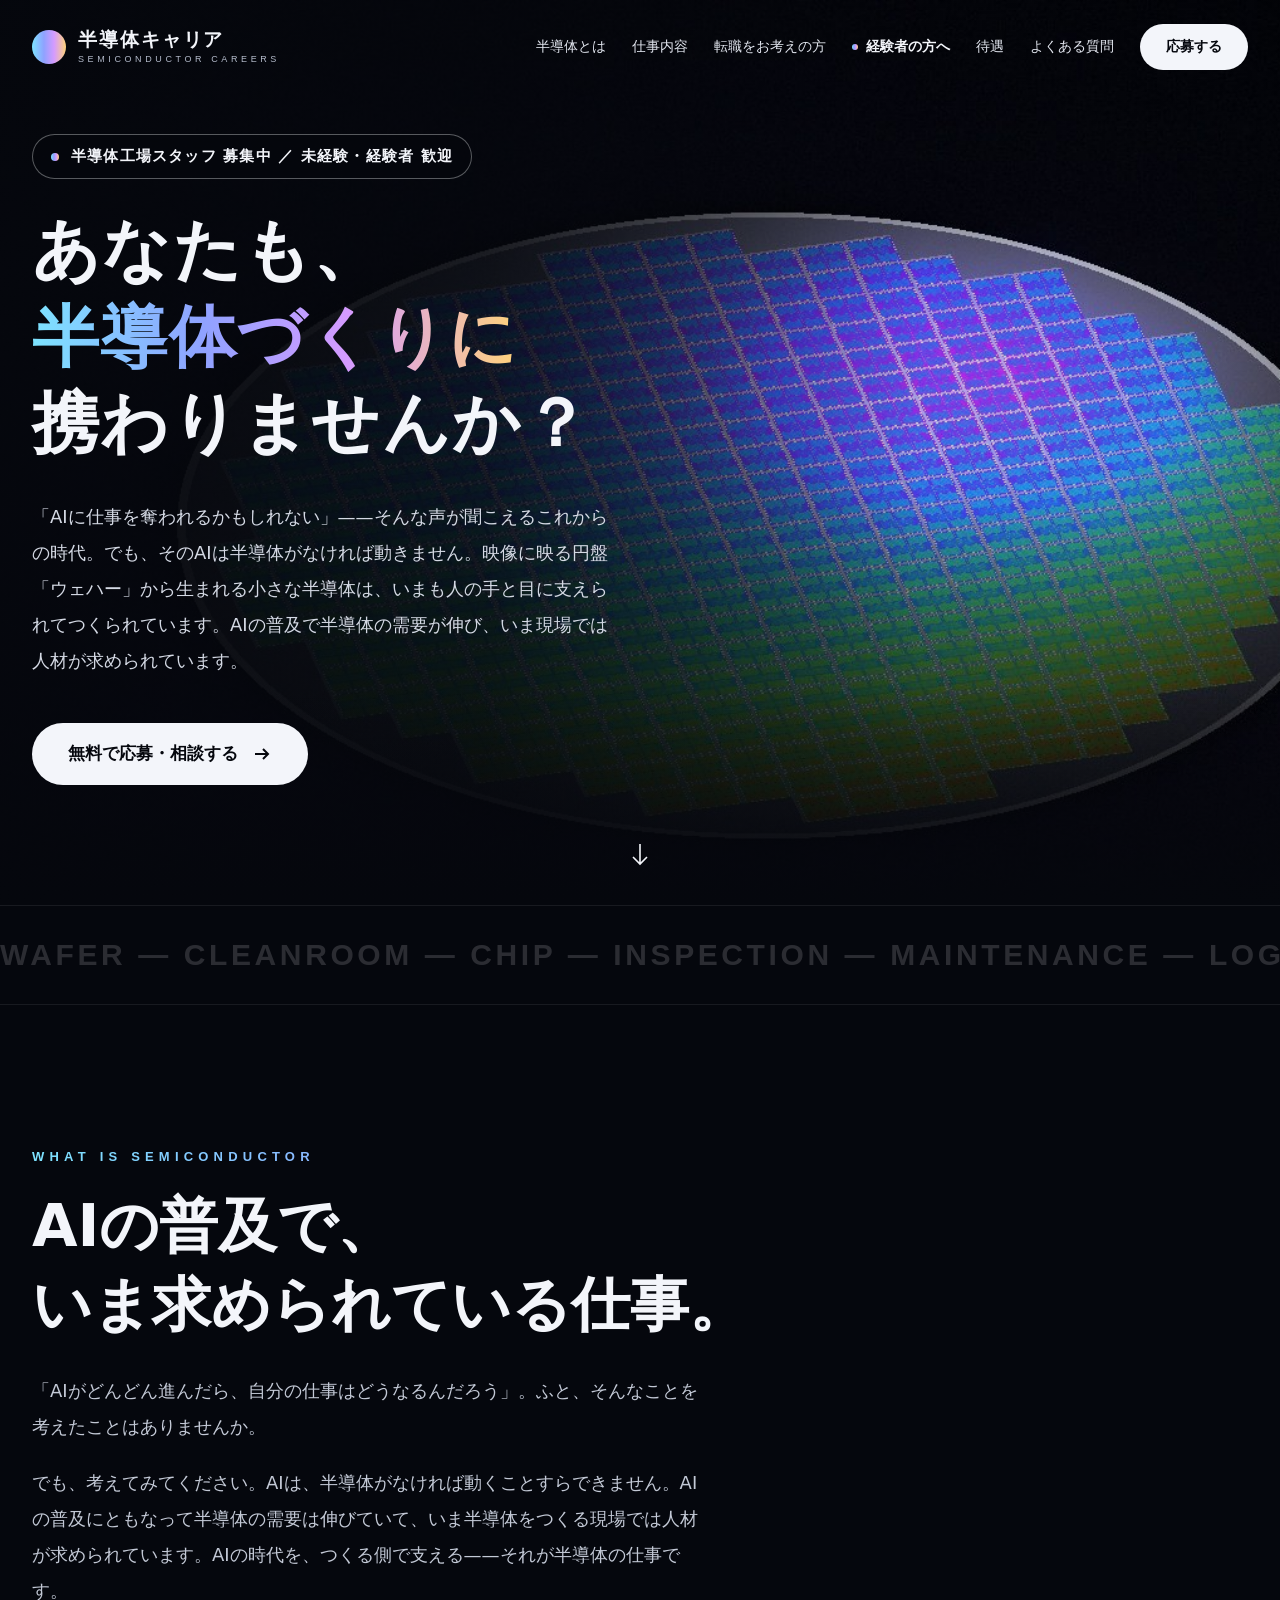
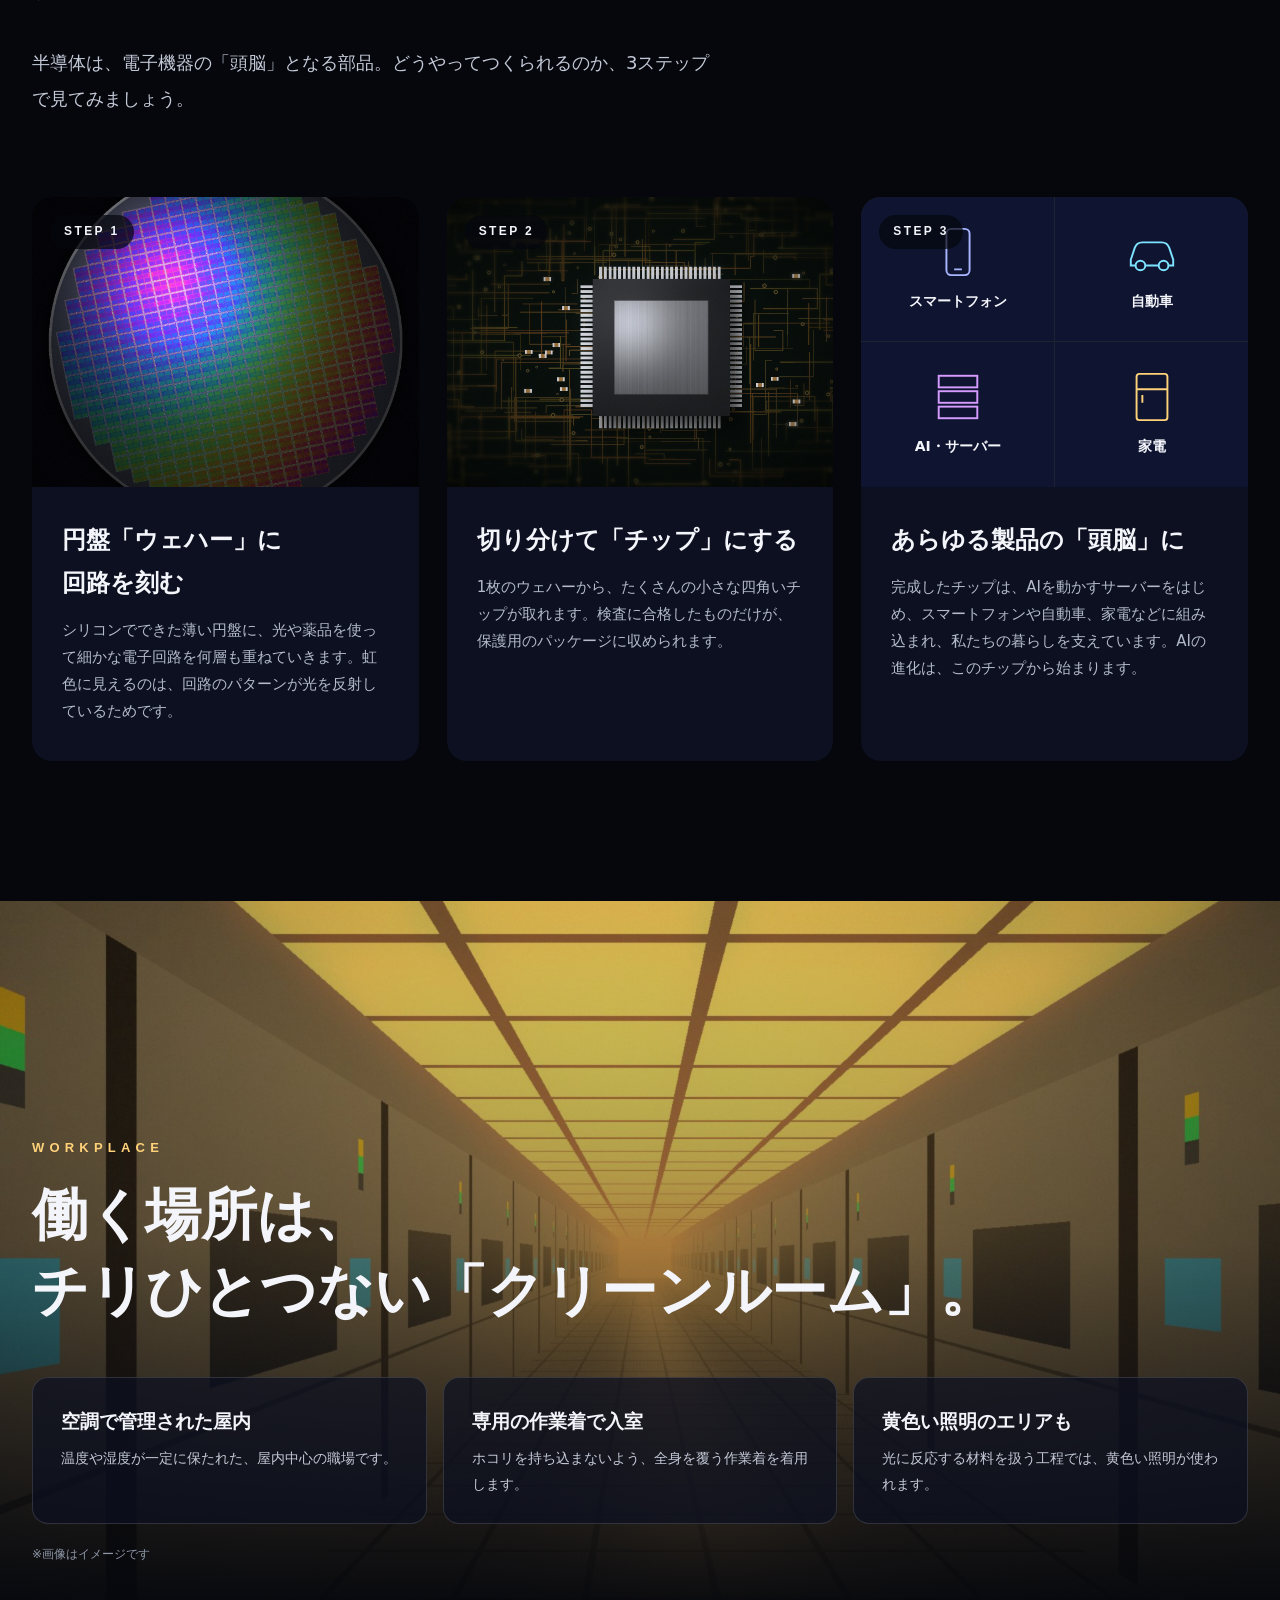
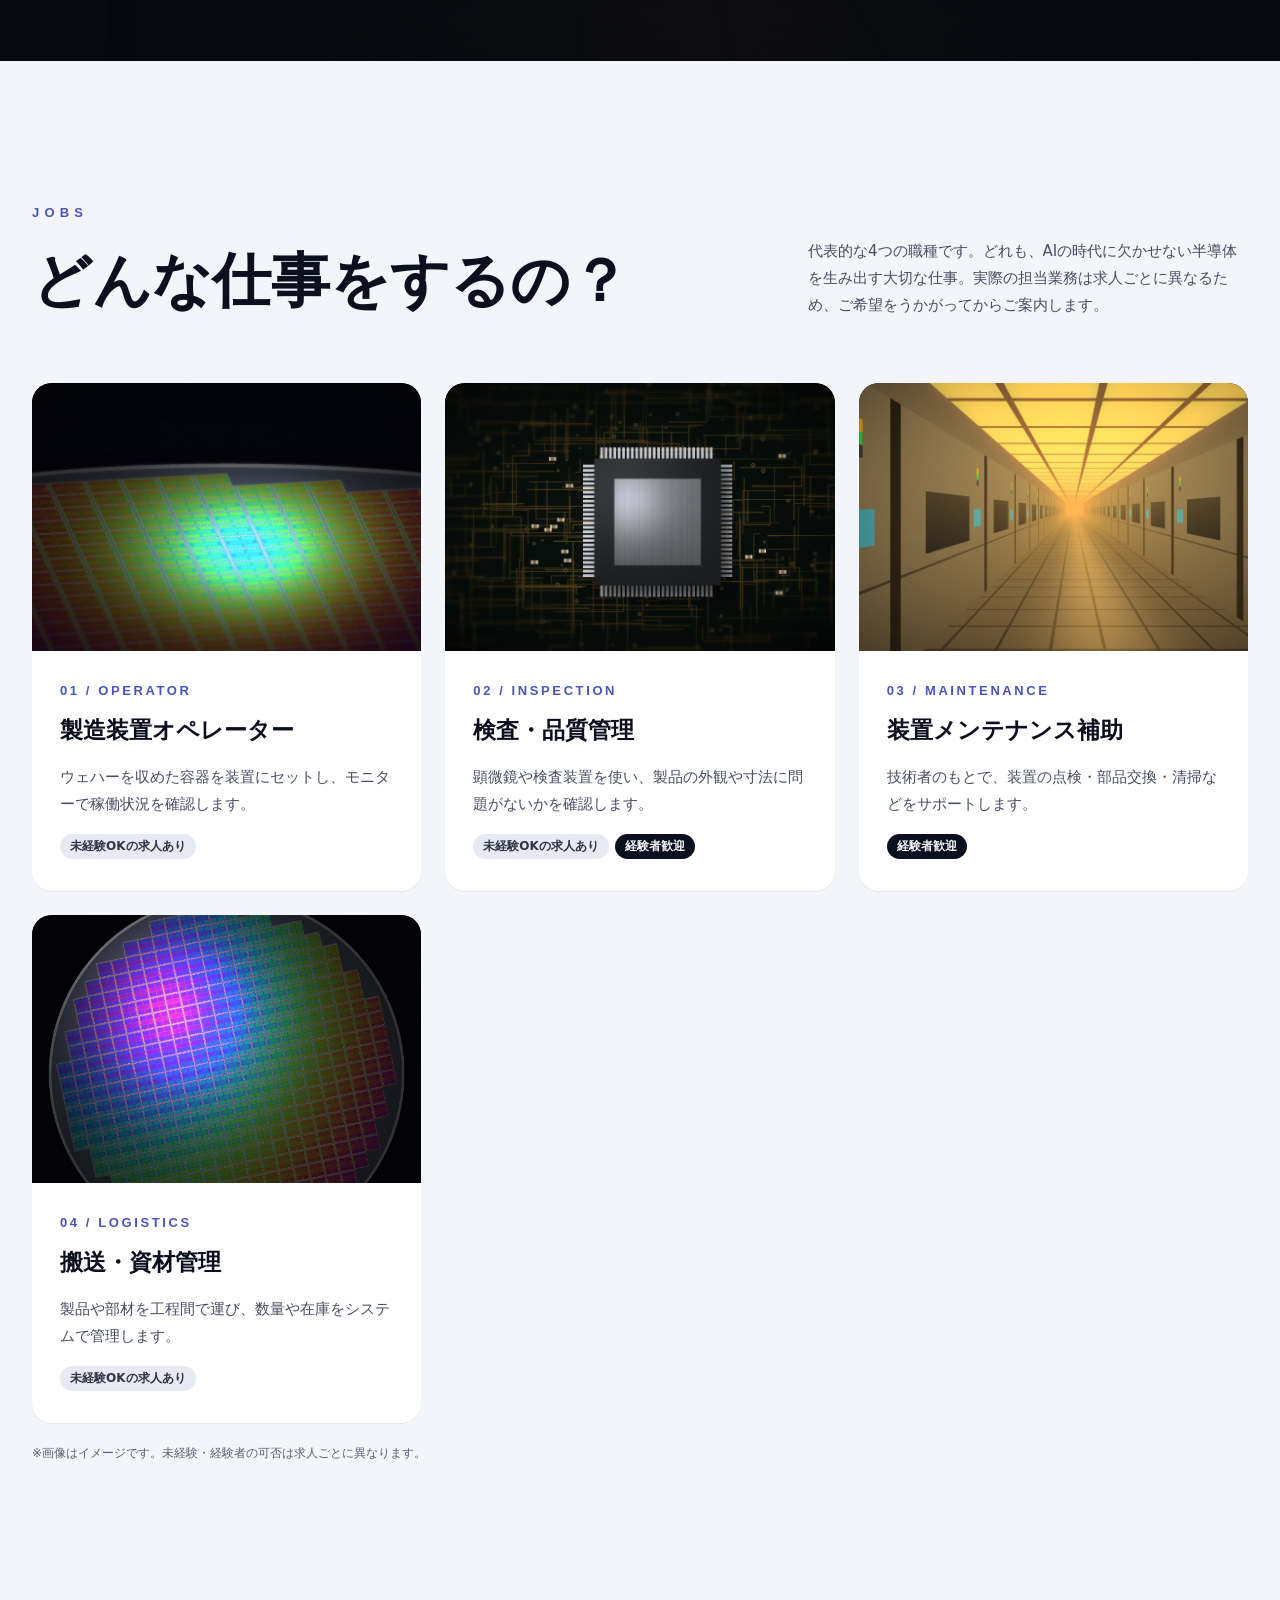
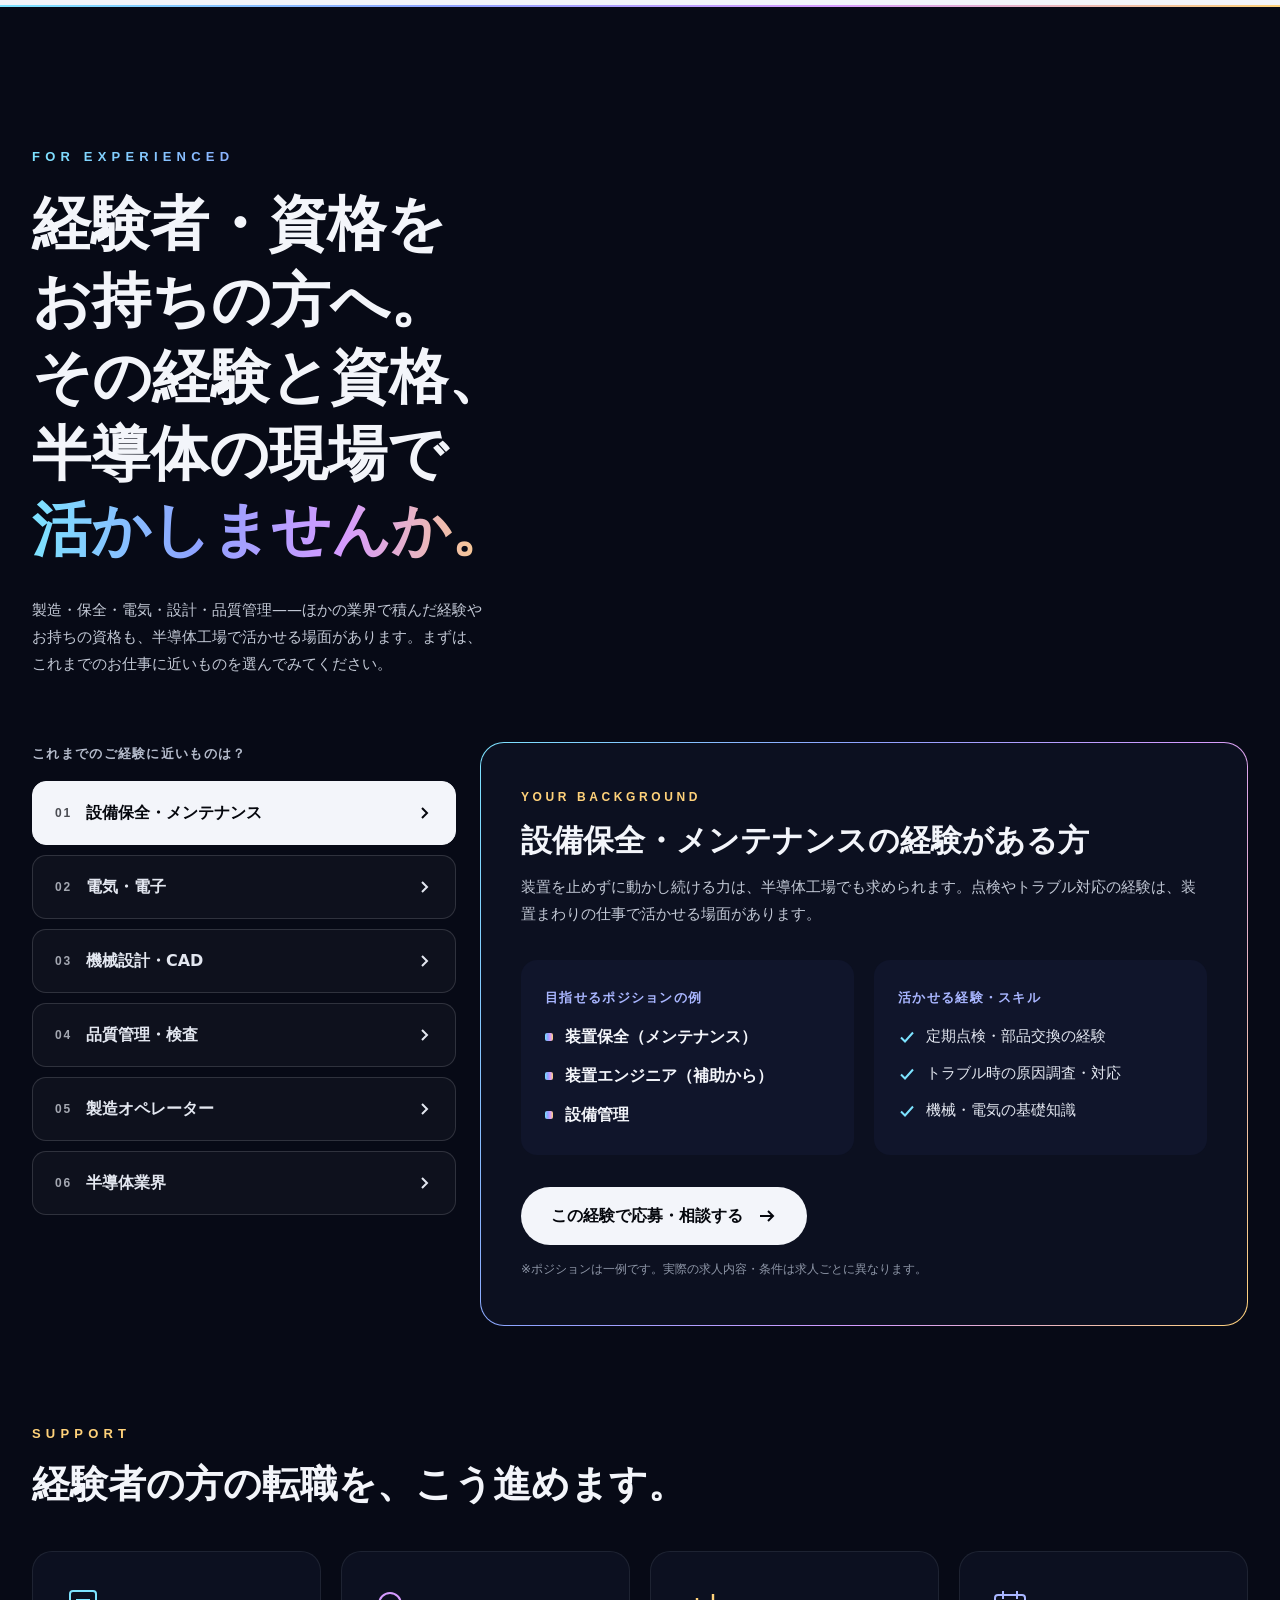
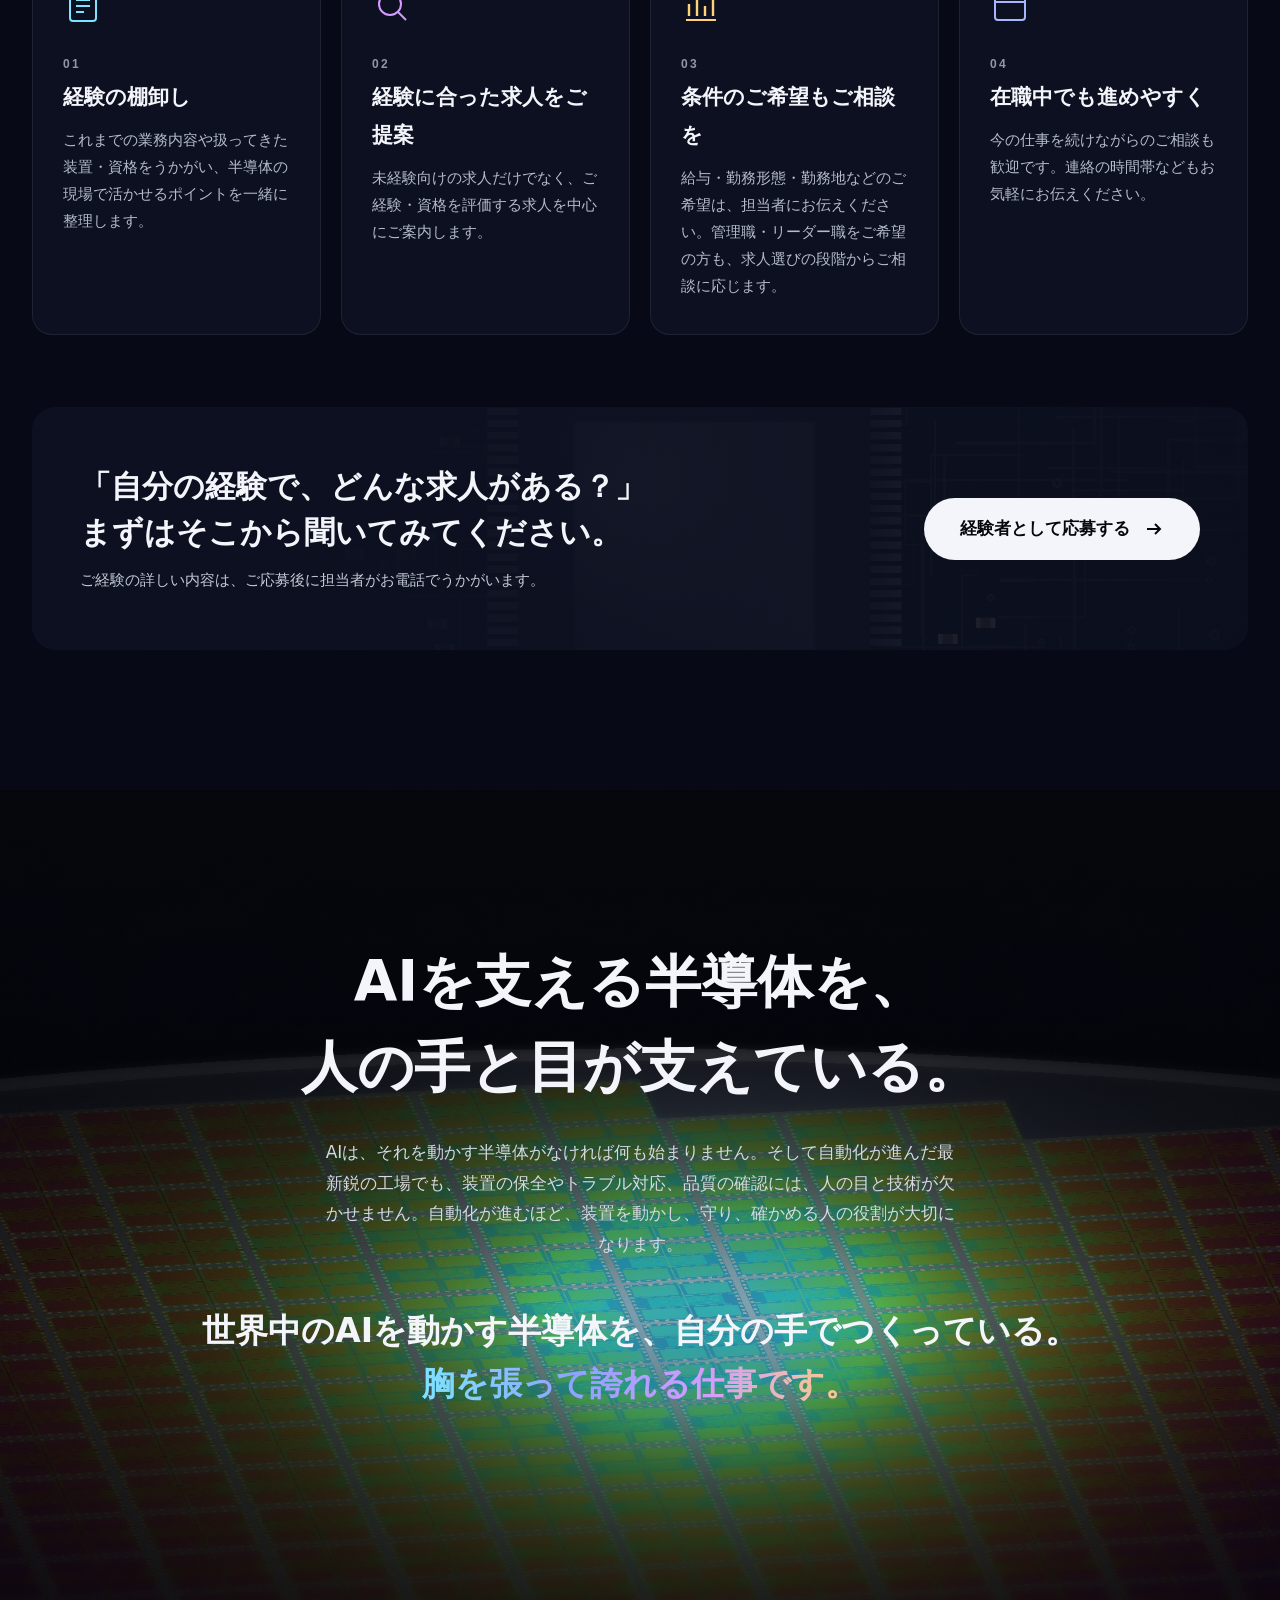
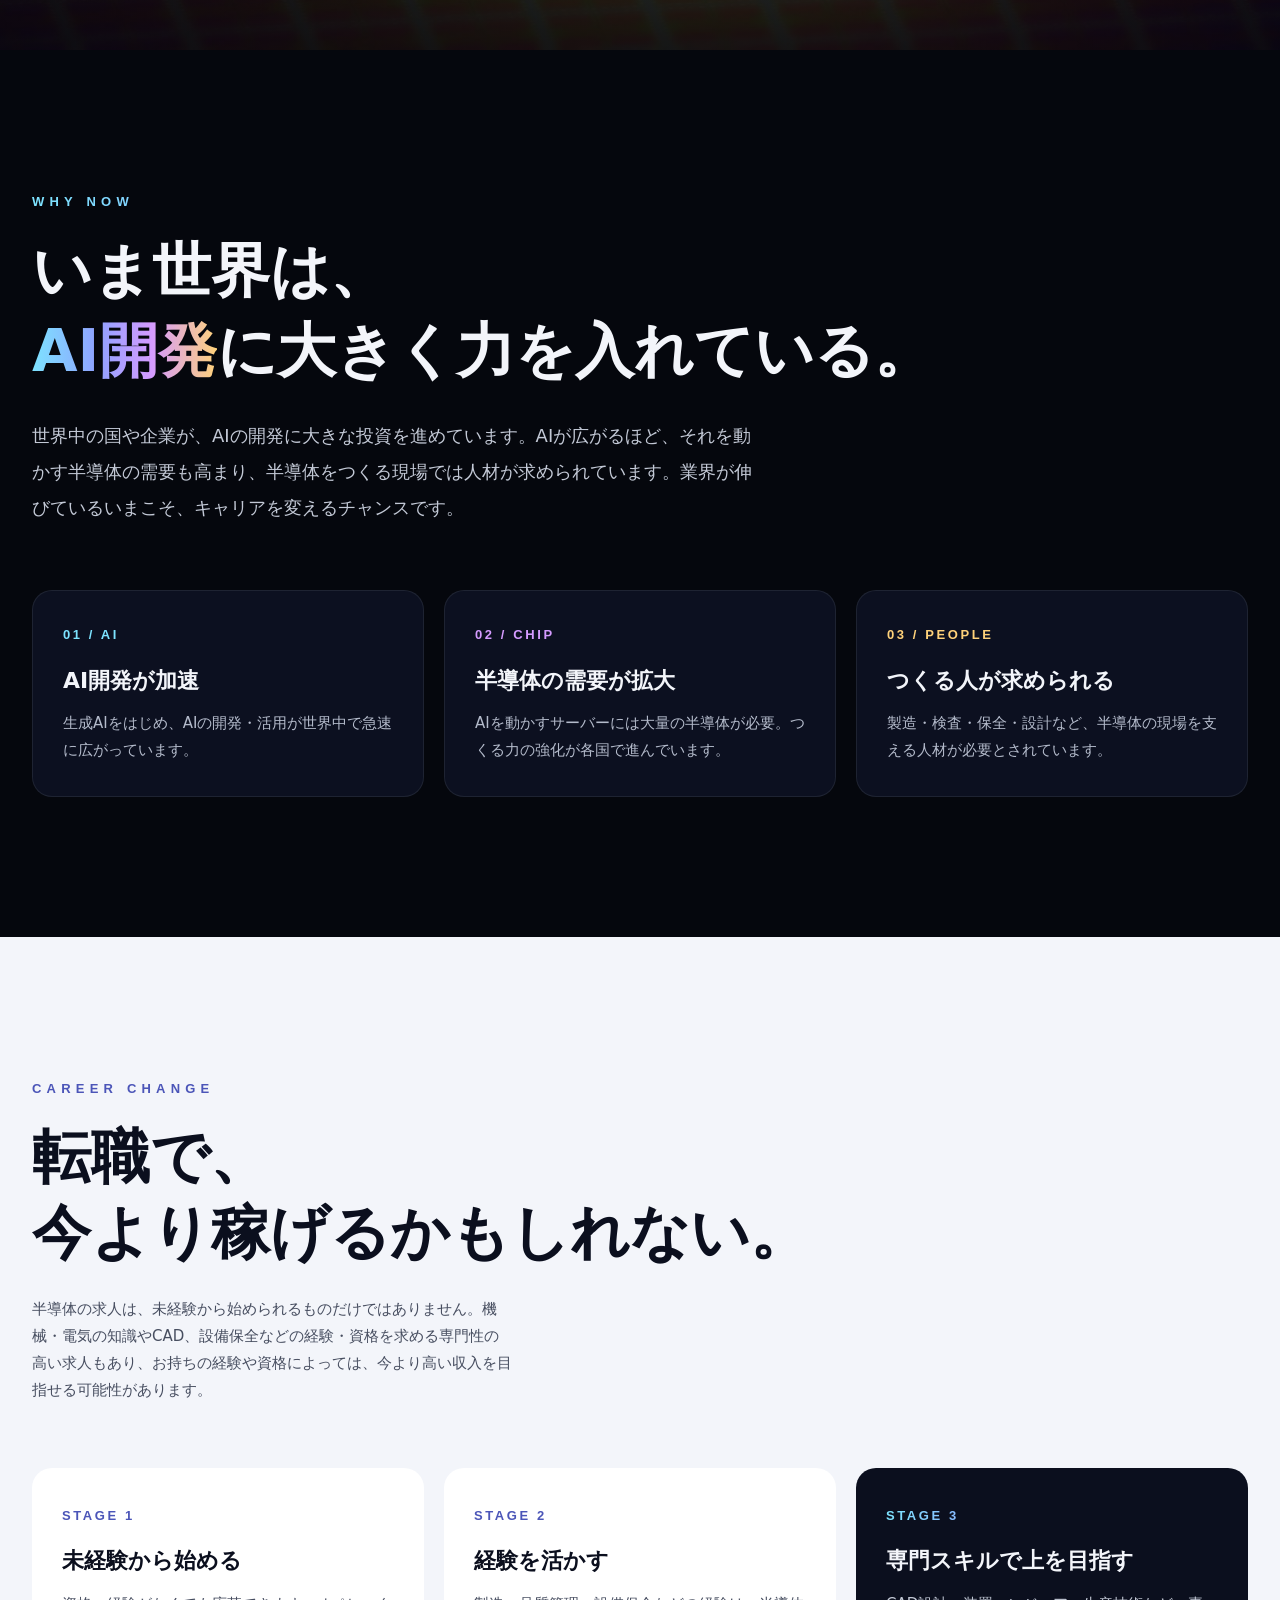
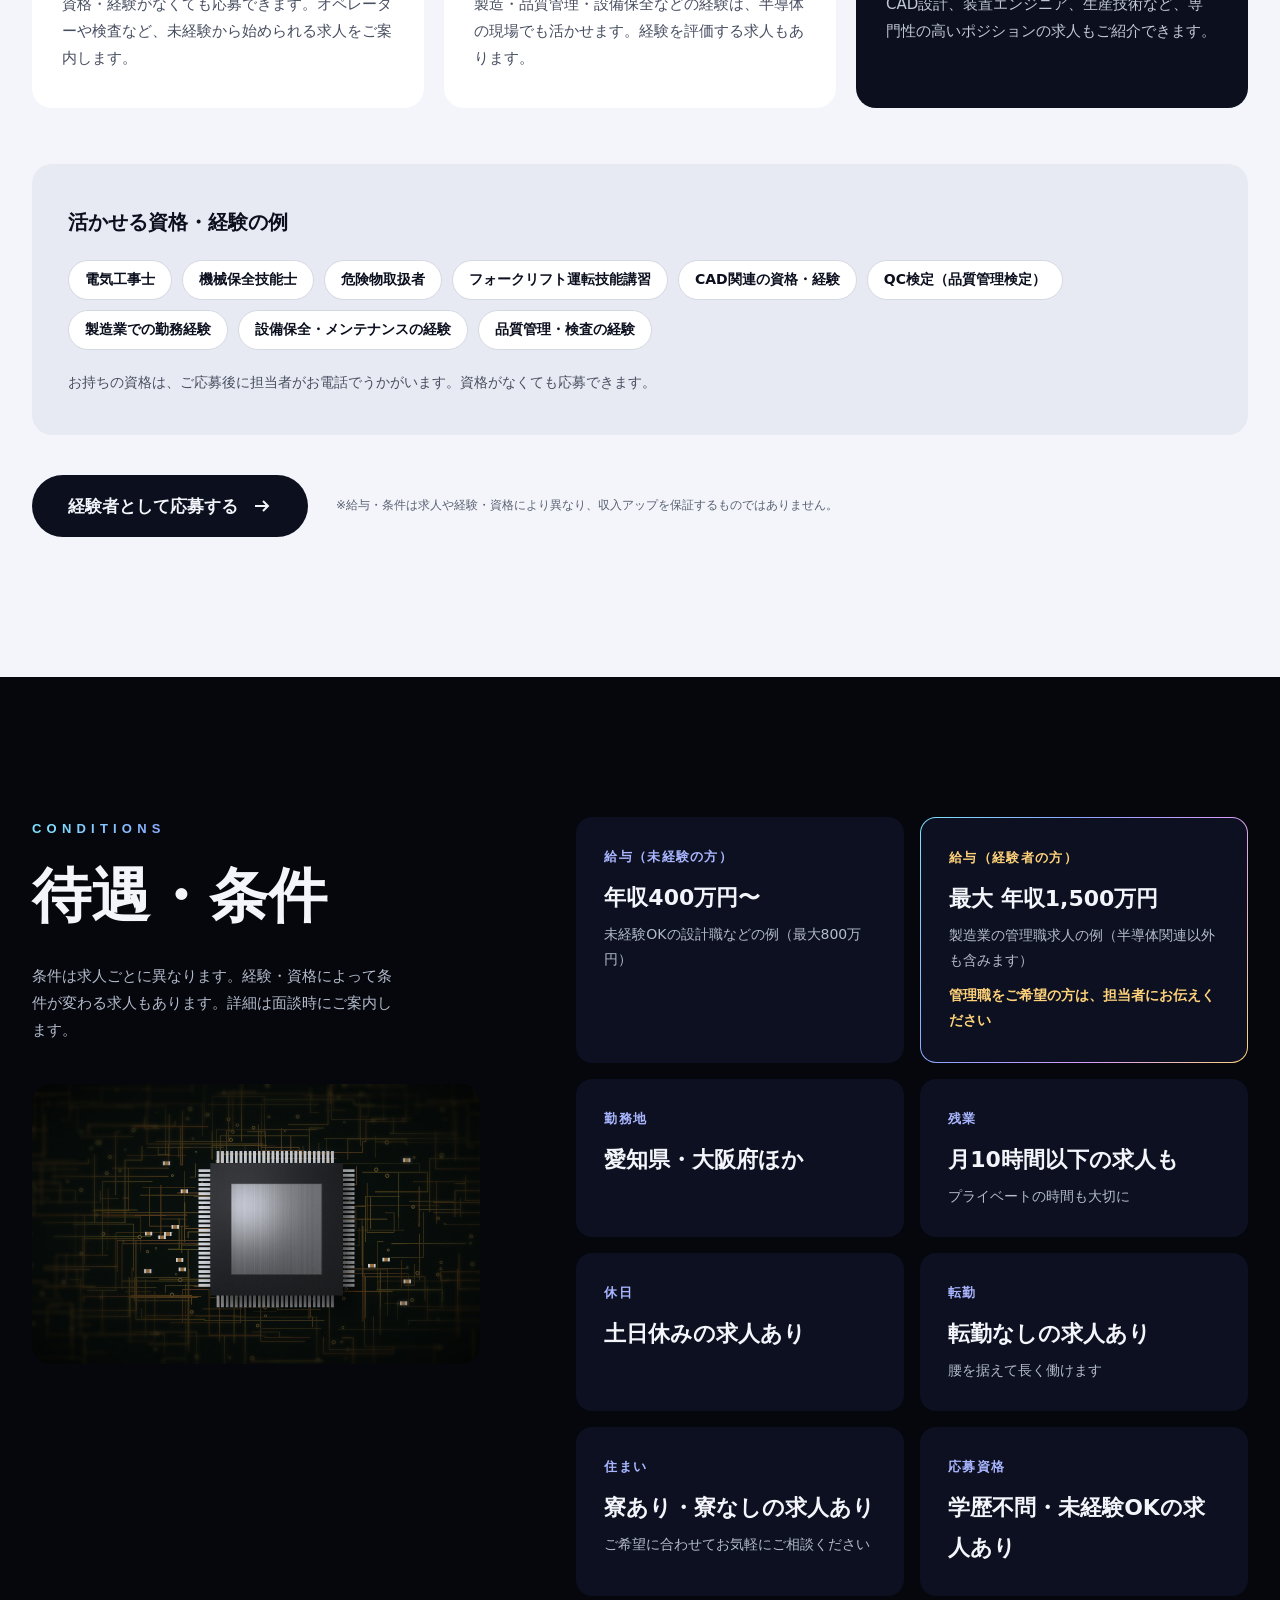
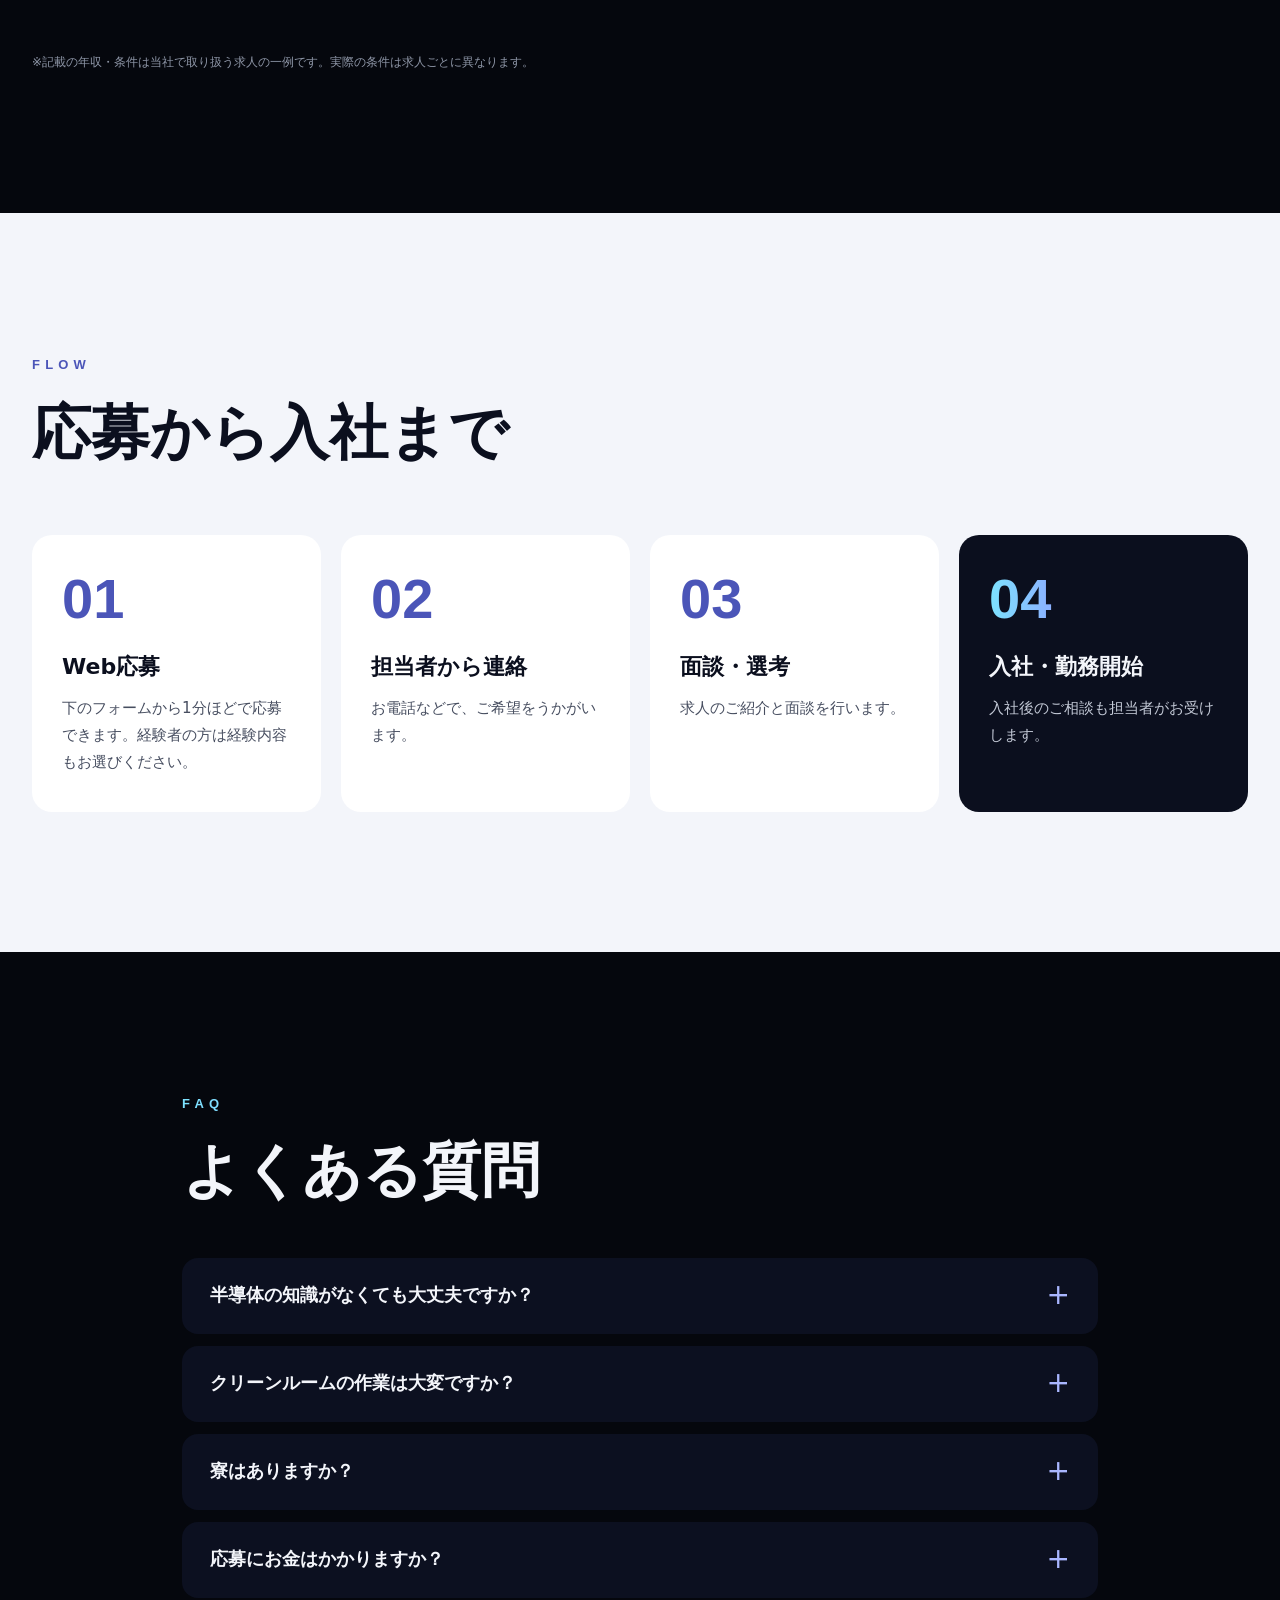
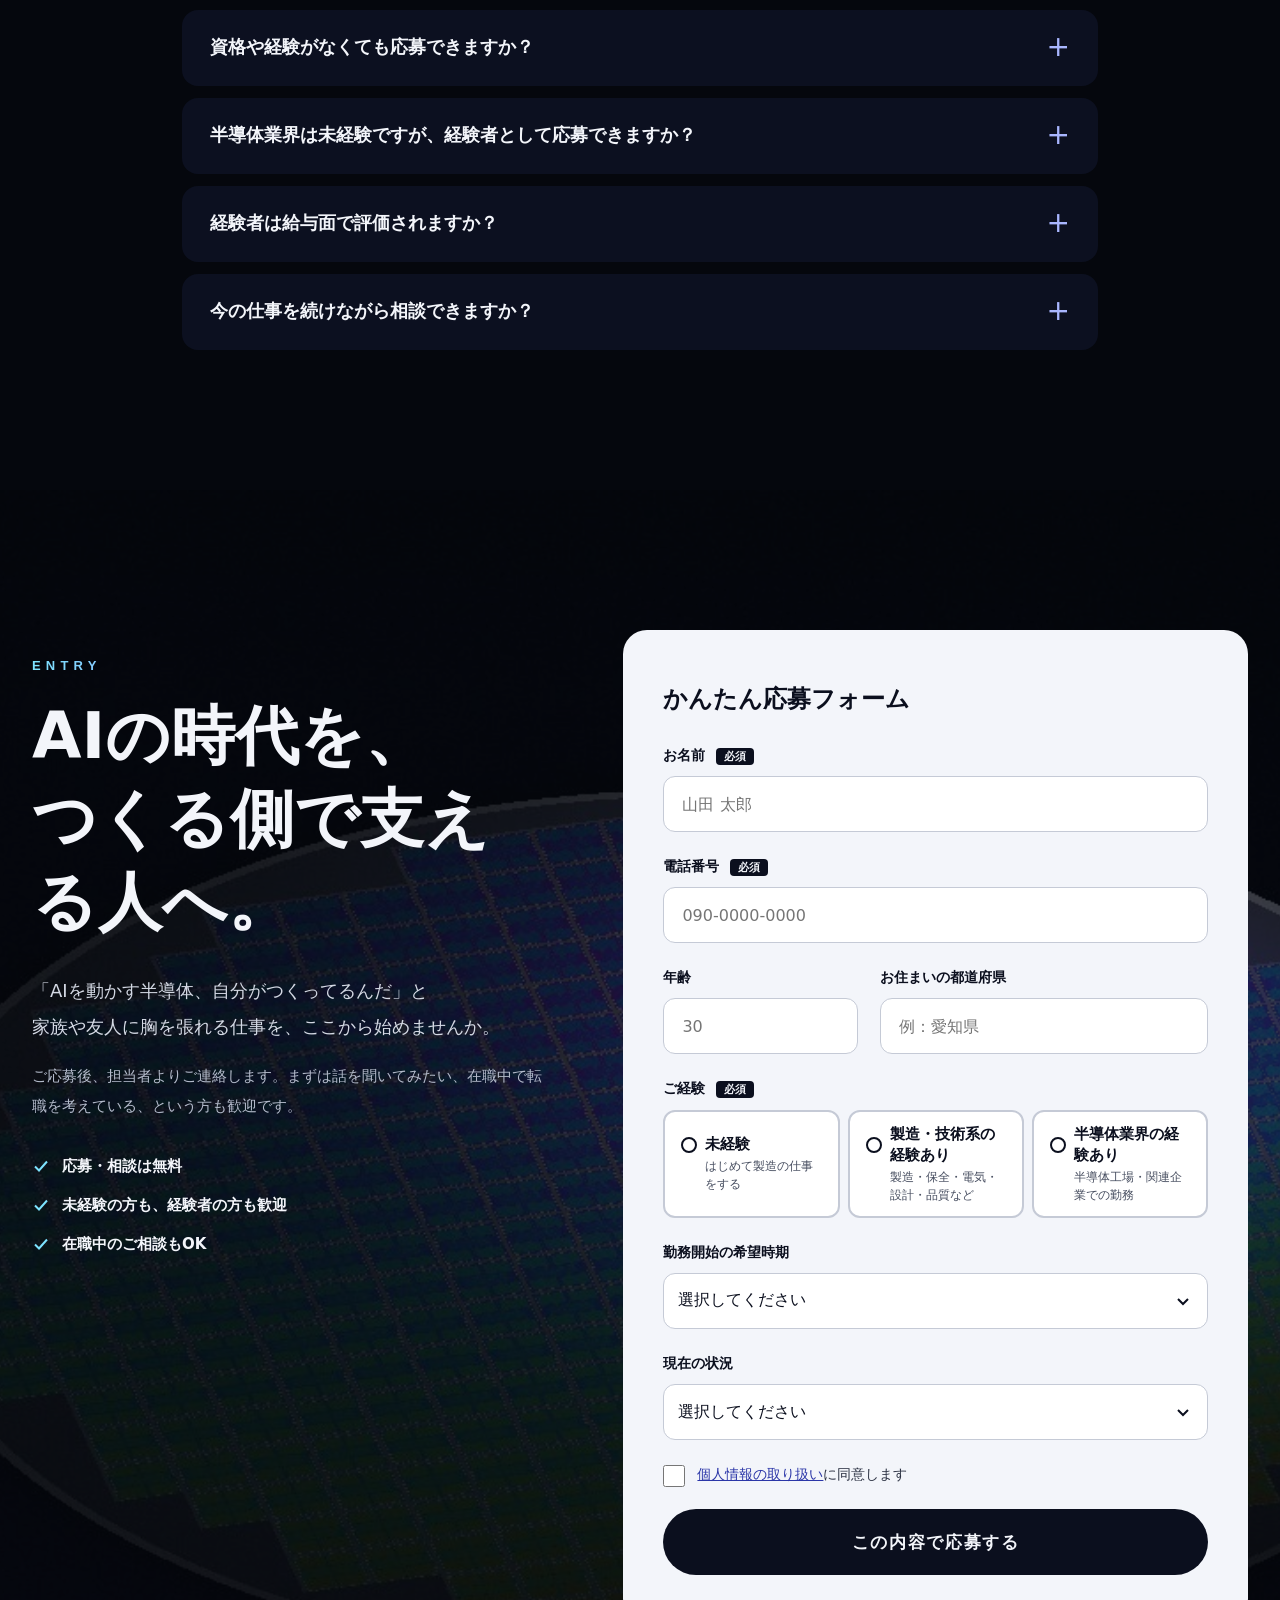
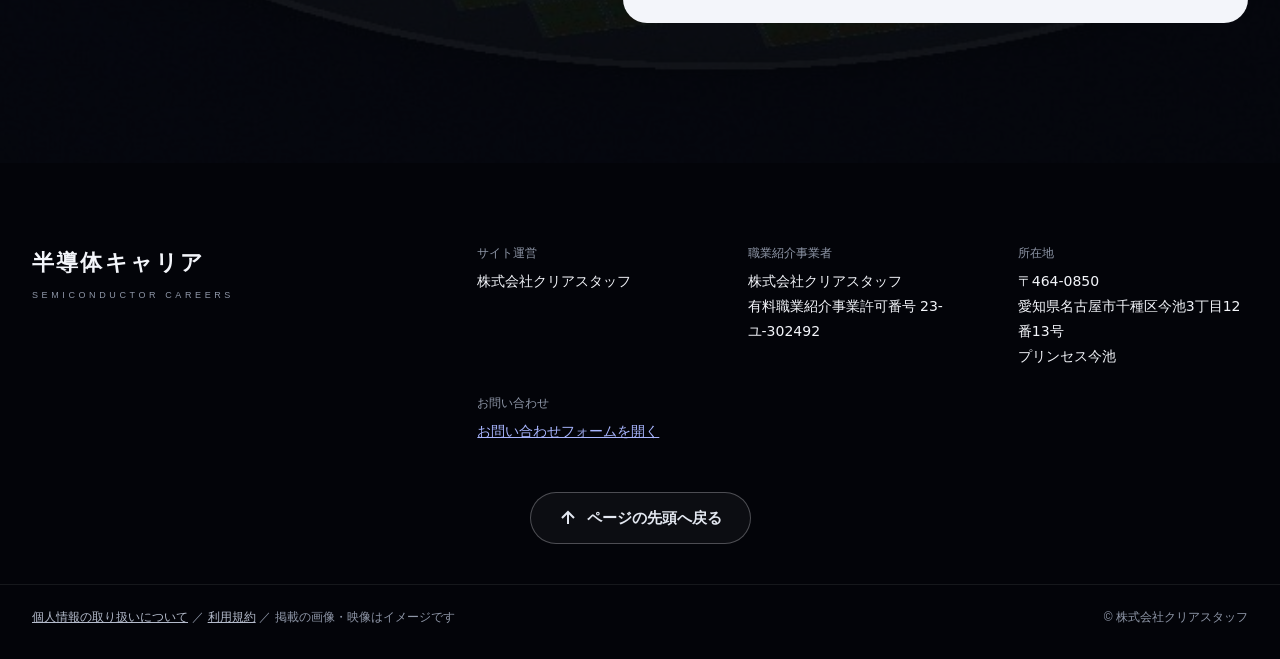
==== commit a51484e6: "フッターに「ページの先頭へ戻る」ボタンを追加 Co-Authored-By: Claude Opus 5.5 <noreply@anthropic.com> Claude-Session: https" ====
--- a/index.html
+++ b/index.html
@@ -626,6 +626,9 @@
 <div><dt style="color: #8F97A8; font-size: 12px">お問い合わせ</dt><dd style="margin: 4px 0 0"><a href="#contact" style="text-decoration: underline">お問い合わせフォームを開く</a></dd></div>
 </dl>
 </div>
+<div style="max-width: 1360px; margin: 0 auto; padding: 0 32px 40px; display: flex; justify-content: center">
+<a href="#top" class="totop"><svg width="18" height="18" viewBox="0 0 18 18" aria-hidden="true"><path d="M9 15V3M3 9l6-6 6 6" fill="none" stroke="currentColor" style="stroke-width: 2"></path></svg>ページの先頭へ戻る</a>
+</div>
 <div style="max-width: 1360px; margin: 0 auto; padding: 22px 32px 30px; border-top: 1px solid rgba(243,245,250,.08); display: flex; flex-wrap: wrap; justify-content: space-between; gap: 12px; font-size: 12px; color: #8F97A8">
 <span><a href="privacy.html" style="color: #B4BBCB; text-decoration: underline">個人情報の取り扱いについて</a> ／ <a href="terms.html" style="color: #B4BBCB; text-decoration: underline">利用規約</a> ／ 掲載の画像・映像はイメージです</span>
 <span style="font-family: Inter, sans-serif">© 株式会社クリアスタッフ</span>
--- a/style.css
+++ b/style.css
@@ -73,3 +73,8 @@
   a[href="#apply-form"][style*="min-height: 5"],a[href="#apply-form"][style*="min-height: 6"]{width:100%;justify-content:center;padding:0 18px!important;white-space:nowrap;font-size:16px!important}
   header a[href="#apply-form"]{width:auto}
 }
+
+.totop{display:inline-flex;align-items:center;justify-content:center;gap:10px;min-height:52px;padding:0 28px;border-radius:999px;border:1px solid rgba(243,245,250,.28);background:rgba(243,245,250,.04);color:#E3E7F0;font-size:15px;font-weight:700;text-decoration:none;transition:background .2s ease,border-color .2s ease}
+.totop:hover{background:rgba(243,245,250,.12);border-color:rgba(243,245,250,.5);color:#FFFFFF}
+.totop svg{transition:transform .25s ease}.totop:hover svg{transform:translateY(-3px)}
+@media (max-width:600px){.totop{width:100%}}
